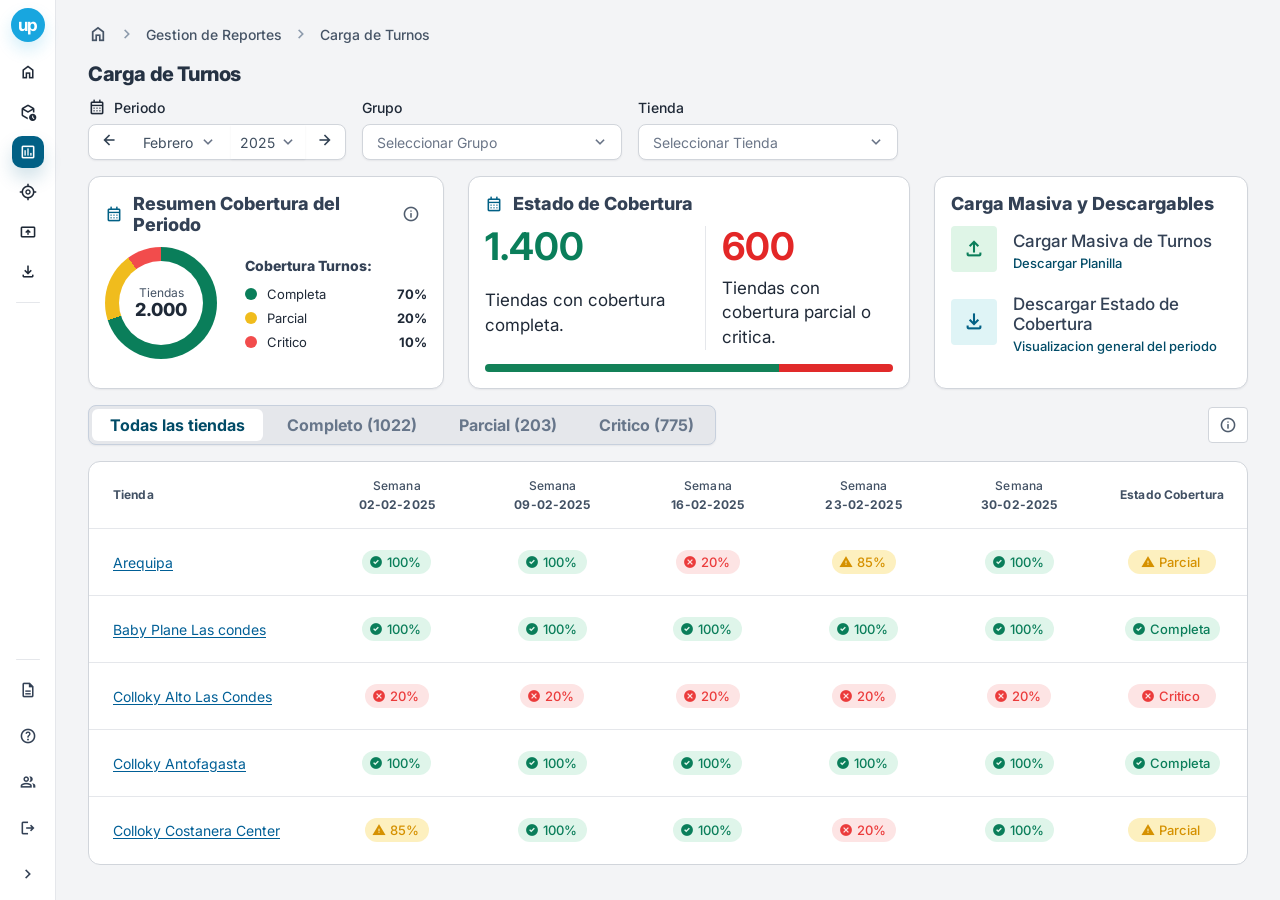
==== CARGA_DE_TURNOS.html @ f10ca357 "cambios menores" ====
<!DOCTYPE html>
<html lang="es">
<head>
  <meta charset="utf-8" />
  <meta name="viewport" content="width=device-width, initial-scale=1.0" />
  <title>Carga de Turnos</title>
  <link rel="preconnect" href="https://fonts.googleapis.com" />
  <link rel="preconnect" href="https://fonts.gstatic.com" crossorigin />
  <link href="https://fonts.googleapis.com/css2?family=Inter:wght@400;500;600;700;800&family=Material+Symbols+Outlined:wght,FILL@300..700,0..1&display=swap" rel="stylesheet" />
  <link rel="stylesheet" href="./CARGA_DE_TURNOS.css?v=20260702-2" />
</head>
<body>
  <div class="turnos-layout">
    <aside class="sidebar" aria-label="Navegacion principal">
      <div class="sidebar-top">
        <a class="brand-badge" href="#" aria-label="Follow Up">up</a>

        <nav class="sidebar-nav">
          <a class="sidebar-link" href="#" aria-label="Inicio">
            <span class="material-symbols-outlined">home</span>
          </a>
          <a class="sidebar-link" href="#" aria-label="Resumen">
            <span class="material-symbols-outlined">deployed_code_history</span>
          </a>
          <a class="sidebar-link active" href="#" aria-current="page" aria-label="Carga de turnos">
            <span class="material-symbols-outlined">insert_chart</span>
          </a>
          <a class="sidebar-link" href="#" aria-label="Objetivos">
            <span class="material-symbols-outlined">my_location</span>
          </a>
          <a class="sidebar-link" href="#" aria-label="Presentacion">
            <span class="material-symbols-outlined">present_to_all</span>
          </a>
          <a class="sidebar-link" href="#" aria-label="Descargas">
            <span class="material-symbols-outlined">download</span>
          </a>
        </nav>
      </div>

      <div class="sidebar-bottom">
        <a class="sidebar-link muted" href="#" aria-label="Documentos">
          <span class="material-symbols-outlined">description</span>
        </a>
        <a class="sidebar-link muted" href="#" aria-label="Ayuda">
          <span class="material-symbols-outlined">help</span>
        </a>
        <a class="sidebar-link muted" href="#" aria-label="Usuarios">
          <span class="material-symbols-outlined">group</span>
        </a>
        <a class="sidebar-link muted" href="#" aria-label="Salir">
          <span class="material-symbols-outlined">logout</span>
        </a>
        <a class="sidebar-link muted" href="#" aria-label="Expandir">
          <span class="material-symbols-outlined">chevron_right</span>
        </a>
      </div>
    </aside>

    <main class="page">
      <section class="page-shell">
        <section class="page-view" data-view-screen="overview">
        <header class="page-header">
          <div class="breadcrumbs" aria-label="Breadcrumb">
            <span class="material-symbols-outlined">home</span>
            <span class="material-symbols-outlined arrow">chevron_right</span>
            <span>Gestion de Reportes</span>
            <span class="material-symbols-outlined arrow">chevron_right</span>
            <strong>Carga de Turnos</strong>
          </div>

          <h1>Carga de Turnos</h1>
        </header>

        <section class="filters-row" aria-label="Filtros">
          <div class="filter-block period-block detail-period-block">
            <label for="period-month">
              <span class="material-symbols-outlined">calendar_month</span>
              Periodo
            </label>

            <div class="period-picker" data-period-picker>
              <div class="period-control">
                <button type="button" class="period-arrow" aria-label="Periodo anterior" data-period-shift="-1">
                  <span class="material-symbols-outlined">arrow_back</span>
                </button>

                <button id="period-month" class="month-trigger" type="button" aria-label="Mes" aria-expanded="false" aria-controls="month-panel">
                  <span data-month-label>Febrero</span>
                  <span class="material-symbols-outlined">expand_more</span>
                </button>

                <div class="year-picker" data-year-picker>
                  <button id="period-year" class="year-trigger" type="button" aria-label="Ano" aria-expanded="false" aria-controls="year-panel">
                    <span data-year-label>2025</span>
                    <span class="material-symbols-outlined">expand_more</span>
                  </button>

                  <div id="year-panel" class="year-panel" hidden>
                    <div class="year-list" role="listbox" aria-label="Seleccion de ano"></div>
                  </div>
                </div>

                <button type="button" class="period-arrow" aria-label="Periodo siguiente" data-period-shift="1">
                  <span class="material-symbols-outlined">arrow_forward</span>
                </button>
              </div>

              <div id="month-panel" class="month-panel" hidden>
                <div class="month-grid" role="listbox" aria-label="Seleccion de mes">
                  <button class="month-option" type="button" data-month-index="0">Enero</button>
                  <button class="month-option active" type="button" data-month-index="1" aria-selected="true">Febrero</button>
                  <button class="month-option" type="button" data-month-index="2">Marzo</button>
                  <button class="month-option" type="button" data-month-index="3">Abril</button>
                  <button class="month-option" type="button" data-month-index="4">Mayo</button>
                  <button class="month-option" type="button" data-month-index="5">Junio</button>
                  <button class="month-option" type="button" data-month-index="6">Julio</button>
                  <button class="month-option" type="button" data-month-index="7">Agosto</button>
                  <button class="month-option" type="button" data-month-index="8">Septiembre</button>
                  <button class="month-option" type="button" data-month-index="9">Octubre</button>
                  <button class="month-option" type="button" data-month-index="10">Noviembre</button>
                  <button class="month-option" type="button" data-month-index="11">Diciembre</button>
                </div>
              </div>
            </div>
          </div>

          <div class="filter-block">
            <label for="group-trigger">Grupo</label>
            <div class="custom-dropdown" data-dropdown>
              <button id="group-trigger" class="dropdown-trigger" type="button" aria-expanded="false" aria-controls="group-panel">
                <span class="dropdown-trigger-text" data-dropdown-label>Seleccionar Grupo</span>
                <span class="material-symbols-outlined">expand_more</span>
              </button>

              <div id="group-panel" class="dropdown-panel" hidden>
                <div class="dropdown-search">
                  <span class="material-symbols-outlined">search</span>
                  <input type="text" placeholder="Buscar grupo" data-dropdown-search />
                </div>

                <div class="dropdown-options" role="listbox" aria-label="Opciones de grupo">
                  <label class="dropdown-option dropdown-option-all" data-option-text="Seleccionar todo">
                    <input type="checkbox" data-select-all />
                    <span>Seleccionar todo</span>
                  </label>
                  <label class="dropdown-option" data-option-text="Zona norte BogotÃƒÆ’Ã†â€™Ãƒâ€šÃ‚Â¡">
                    <input type="checkbox" value="Zona norte BogotÃƒÆ’Ã†â€™Ãƒâ€šÃ‚Â¡" />
                    <span>Zona norte BogotÃƒÆ’Ã†â€™Ãƒâ€šÃ‚Â¡</span>
                  </label>
                  <label class="dropdown-option" data-option-text="Zona centro BogotÃƒÆ’Ã†â€™Ãƒâ€šÃ‚Â¡">
                    <input type="checkbox" value="Zona centro BogotÃƒÆ’Ã†â€™Ãƒâ€šÃ‚Â¡" />
                    <span>Zona centro BogotÃƒÆ’Ã†â€™Ãƒâ€šÃ‚Â¡</span>
                  </label>
                  <label class="dropdown-option" data-option-text="Tiendas Colombia">
                    <input type="checkbox" value="Tiendas Colombia" />
                    <span>Tiendas Colombia</span>
                  </label>
                  <label class="dropdown-option" data-option-text="Tiendas BogotÃƒÆ’Ã†â€™Ãƒâ€šÃ‚Â¡">
                    <input type="checkbox" value="Tiendas BogotÃƒÆ’Ã†â€™Ãƒâ€šÃ‚Â¡" />
                    <span>Tiendas BogotÃƒÆ’Ã†â€™Ãƒâ€šÃ‚Â¡</span>
                  </label>
                </div>
              </div>
            </div>
          </div>

          <div class="filter-block">
            <label for="store-trigger">Tienda</label>
            <div class="custom-dropdown" data-dropdown>
              <button id="store-trigger" class="dropdown-trigger" type="button" aria-expanded="false" aria-controls="store-panel">
                <span class="dropdown-trigger-text" data-dropdown-label>Seleccionar Tienda</span>
                <span class="material-symbols-outlined">expand_more</span>
              </button>

              <div id="store-panel" class="dropdown-panel" hidden>
                <div class="dropdown-search">
                  <span class="material-symbols-outlined">search</span>
                  <input type="text" placeholder="Buscar tienda" data-dropdown-search />
                </div>

                <div class="dropdown-options" role="listbox" aria-label="Opciones de tienda">
                  <label class="dropdown-option dropdown-option-all" data-option-text="Seleccionar todo">
                    <input type="checkbox" data-select-all />
                    <span>Seleccionar todo</span>
                  </label>
                  <label class="dropdown-option" data-option-text="Arequipa">
                    <input type="checkbox" value="Arequipa" />
                    <span>Arequipa</span>
                  </label>
                  <label class="dropdown-option" data-option-text="Baby Plane Las Condes">
                    <input type="checkbox" value="Baby Plane Las Condes" />
                    <span>Baby Plane Las Condes</span>
                  </label>
                  <label class="dropdown-option" data-option-text="Colloky Alto Las Condes">
                    <input type="checkbox" value="Colloky Alto Las Condes" />
                    <span>Colloky Alto Las Condes</span>
                  </label>
                  <label class="dropdown-option" data-option-text="Colloky Antofagasta">
                    <input type="checkbox" value="Colloky Antofagasta" />
                    <span>Colloky Antofagasta</span>
                  </label>
                </div>
              </div>
            </div>
          </div>
        </section>

        <section class="summary-grid" aria-label="Resumen del periodo">
          <article class="card coverage-card">
            <div class="card-head">
              <h2>
                <span class="material-symbols-outlined">calendar_month</span>
                Resumen Cobertura del Periodo
              </h2>
              <div class="summary-info-tooltip">
                <button class="icon-button" type="button" aria-label="Informacion sobre cobertura">
                  <span class="material-symbols-outlined">info</span>
                </button>
                <div class="summary-info-panel" role="tooltip">
                  La cobertura representa el porcentaje del horario de operacion en que una tienda cuenta con vendedores con turnos asignados.
                </div>
              </div>
            </div>

            <div class="coverage-content">
              <div class="donut-chart" aria-label="Total de tiendas">
                <div class="donut-center">
                  <span>Tiendas</span>
                  <strong>2.000</strong>
                </div>
              </div>

              <div class="legend">
                <h3>Cobertura Turnos:</h3>
                <div class="legend-row">
                  <span class="legend-label"><span class="dot complete"></span>Completa</span>
                  <strong>70%</strong>
                </div>
                <div class="legend-row">
                  <span class="legend-label"><span class="dot partial"></span>Parcial</span>
                  <strong>20%</strong>
                </div>
                <div class="legend-row">
                  <span class="legend-label"><span class="dot critical"></span>Critico</span>
                  <strong>10%</strong>
                </div>
              </div>
            </div>
          </article>

          <article class="card state-card">
            <div class="card-head">
              <h2>
                <span class="material-symbols-outlined">calendar_month</span>
                Estado de Cobertura
              </h2>
            </div>

            <div class="state-grid">
              <div class="state-metric">
                <strong class="green">1.400</strong>
                <p>Tiendas con cobertura completa.</p>
              </div>

              <div class="state-metric state-divider">
                <strong class="red">600</strong>
                <p>Tiendas con cobertura parcial o critica.</p>
              </div>
            </div>

            <div class="state-progress" aria-label="Distribucion de cobertura">
              <span class="progress-green"></span>
              <span class="progress-red"></span>
            </div>
          </article>

          <article class="card downloads-card">
            <div class="card-head">
              <h2>Carga Masiva y Descargables</h2>
            </div>

            <div class="download-list">
              <button class="download-item" type="button">
                <span class="download-icon upload material-symbols-outlined">upload</span>
                <span class="download-copy">
                  <strong>Cargar Masiva de Turnos</strong>
                  <small>Descargar Planilla</small>
                </span>
              </button>

              <button class="download-item" type="button">
                <span class="download-icon export material-symbols-outlined">download</span>
                <span class="download-copy">
                  <strong>Descargar Estado de Cobertura</strong>
                  <small>Visualizacion general del periodo</small>
                </span>
              </button>
            </div>
          </article>
        </section>

        <section class="tabs-row" aria-label="Filtros por estado">
          <div class="tabs-shell" role="tablist" aria-label="Estados de cobertura">
            <button class="tab-button active" type="button" aria-pressed="true" data-view="all">Todas las tiendas</button>
            <button class="tab-button" type="button" aria-pressed="false" data-view="complete">Completo (1022)</button>
            <button class="tab-button" type="button" aria-pressed="false" data-view="partial">Parcial (203)</button>
            <button class="tab-button" type="button" aria-pressed="false" data-view="critical">Critico (775)</button>
          </div>

          <div class="tabs-info-tooltip" aria-label="Informacion de filtros">
            <button class="icon-button tabs-info" type="button" aria-label="Informacion de filtros">
              <span class="material-symbols-outlined">info</span>
            </button>

            <div class="tabs-info-panel" role="tooltip">
              <span class="tabs-info-item complete">
                <span class="material-symbols-outlined">check_circle</span>
                Completa: 100%
              </span>
              <span class="tabs-info-item partial">
                <span class="material-symbols-outlined">warning</span>
                Parcial 80% - 99%
              </span>
              <span class="tabs-info-item critical">
                <span class="material-symbols-outlined">cancel</span>
                Critico 0% - 79%
              </span>
            </div>
          </div>
        </section>

        <section class="table-card" aria-label="Estado de cobertura por tienda">
          <table class="coverage-table">
            <thead id="coverage-table-head"></thead>
            <tbody id="coverage-table-body"></tbody>
          </table>
        </section>
        </section>

        <section class="page-view detail-screen" data-view-screen="detail" hidden>
          <header class="page-header detail-header">
            <div class="breadcrumbs" aria-label="Breadcrumb detalle">
              <span class="material-symbols-outlined">home</span>
              <span class="material-symbols-outlined arrow">chevron_right</span>
              <span>Gestion de Reportes</span>
              <span class="material-symbols-outlined arrow">chevron_right</span>
              <button class="breadcrumb-button" type="button" data-back-overview>Carga de Turnos</button>
              <span class="material-symbols-outlined arrow">chevron_right</span>
              <strong data-detail-breadcrumb-title>Turnos Arequipa</strong>
            </div>

            <div class="detail-header-row">
              <h1 data-detail-page-title>Turnos Arequipa</h1>
            </div>
          </header>

          <section class="detail-filters-row" aria-label="Filtros detalle">
            <div class="filter-block detail-period-block">
              <label>
                <span class="material-symbols-outlined">calendar_month</span>
                Periodo
              </label>

              <div class="period-picker detail-period-picker" data-period-picker>
                <div class="period-control detail-period-control">
                  <button type="button" class="period-arrow" aria-label="Periodo anterior detalle" data-period-shift="-1">
                    <span class="material-symbols-outlined">arrow_back</span>
                  </button>
                  <button class="month-trigger detail-static-trigger" type="button" aria-label="Mes detalle">
                    <span data-month-label>Febrero</span>
                    <span class="material-symbols-outlined">expand_more</span>
                  </button>
                  <div class="year-picker" data-year-picker>
                    <button class="year-trigger detail-static-trigger" type="button" aria-label="Ano detalle" aria-expanded="false">
                      <span data-year-label>2025</span>
                      <span class="material-symbols-outlined">expand_more</span>
                    </button>
                    <div class="year-panel" hidden>
                      <div class="year-list" role="listbox" aria-label="Seleccion de ano detalle"></div>
                    </div>
                  </div>
                  <button type="button" class="period-arrow" aria-label="Periodo siguiente detalle" data-period-shift="1">
                    <span class="material-symbols-outlined">arrow_forward</span>
                  </button>
                </div>
                <div class="month-panel" hidden>
                  <div class="month-grid" role="listbox" aria-label="Seleccion de mes detalle">
                    <button class="month-option" type="button" data-month-index="0">Enero</button>
                    <button class="month-option active" type="button" data-month-index="1" aria-selected="true">Febrero</button>
                    <button class="month-option" type="button" data-month-index="2">Marzo</button>
                    <button class="month-option" type="button" data-month-index="3">Abril</button>
                    <button class="month-option" type="button" data-month-index="4">Mayo</button>
                    <button class="month-option" type="button" data-month-index="5">Junio</button>
                    <button class="month-option" type="button" data-month-index="6">Julio</button>
                    <button class="month-option" type="button" data-month-index="7">Agosto</button>
                    <button class="month-option" type="button" data-month-index="8">Septiembre</button>
                    <button class="month-option" type="button" data-month-index="9">Octubre</button>
                    <button class="month-option" type="button" data-month-index="10">Noviembre</button>
                    <button class="month-option" type="button" data-month-index="11">Diciembre</button>
                  </div>
                </div>
              </div>
            </div>

            <div class="filter-block detail-store-block">
              <label>Tienda</label>
              <div class="custom-dropdown detail-store-dropdown" data-detail-store-dropdown>
                <button class="dropdown-trigger detail-store-trigger" type="button" aria-label="Tienda detalle" aria-expanded="false">
                  <span class="dropdown-trigger-text" data-detail-store-name>Arequipa</span>
                  <span class="material-symbols-outlined">expand_more</span>
                </button>

                <div class="dropdown-panel detail-store-panel" hidden>
                  <div class="dropdown-search detail-store-search">
                    <span class="material-symbols-outlined">search</span>
                    <input type="text" placeholder="Buscar tienda" data-detail-store-search />
                  </div>

                  <div class="dropdown-options detail-store-options" role="listbox" aria-label="Opciones de tienda detalle" data-detail-store-options></div>
                </div>
              </div>
            </div>
          </section>

          <section class="detail-summary-grid" aria-label="Resumen de tienda">
            <article class="card detail-summary-card">
              <div class="coverage-content detail-coverage-content">
                <div class="donut-chart detail-donut" aria-label="Resumen de semanas">
                  <div class="donut-center detail-donut-center">
                    <strong>5</strong>
                    <span>Semanas</span>
                  </div>
                </div>

                <div class="detail-summary-copy">
                  <div class="card-head">
                    <h2>Resumen de Tienda</h2>
                    <div class="summary-info-tooltip">
                      <button class="icon-button" type="button" aria-label="Informacion de tienda">
                        <span class="material-symbols-outlined">info</span>
                      </button>
                      <div class="summary-info-panel" role="tooltip">
                        La cobertura representa el porcentaje del horario de operacion en que una tienda cuenta con vendedores con turnos asignados.
                      </div>
                    </div>
                  </div>

                  <div class="legend detail-store-legend">
                    <div class="legend-row">
                      <span class="legend-label"><span class="dot complete"></span>Completa</span>
                      <strong>3</strong>
                    </div>
                    <div class="legend-row">
                      <span class="legend-label"><span class="dot partial"></span>Parcial</span>
                      <strong>1</strong>
                    </div>
                    <div class="legend-row">
                      <span class="legend-label"><span class="dot critical"></span>Critico</span>
                      <strong>1</strong>
                    </div>
                  </div>
                </div>
              </div>
            </article>

            <article class="card detail-download-card">
              <div class="card-head">
                <h2>Descargar Turnos del Mes</h2>
              </div>
              <div class="detail-inline-action">
                <span class="download-icon export material-symbols-outlined">download</span>
                <span class="detail-inline-copy">
                  <strong>104 turnos</strong>
                  <small>Asistencia &amp; Meta Justa</small>
                </span>
              </div>
            </article>

            <article class="card detail-download-card">
              <div class="card-head">
                <h2>Carga Masiva para Tienda</h2>
              </div>
              <div class="detail-inline-action">
                <span class="download-icon upload material-symbols-outlined">upload</span>
                <span class="detail-inline-copy">
                  <strong>Carga de Turnos</strong>
                  <small>Descargar Planilla</small>
                </span>
              </div>
            </article>

            <article class="card detail-download-card">
              <div class="card-head">
                <h2>Planilla de Carga</h2>
              </div>
              <div class="detail-inline-action">
                <span class="download-icon detail-purple material-symbols-outlined">download</span>
                <span class="detail-inline-copy">
                  <strong>Planilla Semanal</strong>
                  <small>Para carga turnos</small>
                </span>
              </div>
            </article>
          </section>

          <section class="table-card detail-table-card" aria-label="Turnos de Arequipa" data-detail-table-card>
            <div class="detail-table-header">
              <h2>
                <span class="material-symbols-outlined">calendar_month</span>
                <span data-detail-table-title>Turnos de Arequipa</span>
              </h2>
              <div class="detail-table-status">
                <span>Estado de cobertura:</span>
                <span class="status-pill partial summary"><span class="material-symbols-outlined">warning</span>Parcial</span>
              </div>
            </div>

            <table class="detail-turnos-table">
              <thead>
                <tr>
                  <th>Semana</th>
                  <th>Cobertura Periodo</th>
                  <th>Carga y Descarga de Turnos</th>
                  <th>Generacion de Turnos</th>
                  <th>Ver Turno</th>
                  <th>Acciones</th>
                </tr>
              </thead>
              <tbody>
                <tr>
                  <td data-label="Semana">02-02-2025</td>
                  <td data-label="Cobertura Periodo"><span class="status-pill complete"><span class="material-symbols-outlined">check_circle</span>100%</span></td>
                  <td data-label="Carga y Descarga de Turnos">
                    <div class="detail-icon-group">
                      <button class="detail-square-button upload" type="button" aria-label="Subir turnos">
                        <span class="material-symbols-outlined">upload</span>
                      </button>
                      <button class="detail-square-button download" type="button" aria-label="Descargar turnos">
                        <span class="material-symbols-outlined">download</span>
                      </button>
                    </div>
                  </td>
                  <td data-label="Generacion de Turnos"><button class="detail-outline-button" type="button" data-open-generation><span class="material-symbols-outlined">calendar_add_on</span>Generar Turnos</button></td>
                  <td data-label="Ver Turno"><button class="detail-square-button success" type="button" aria-label="Ver turno"><span class="material-symbols-outlined">visibility</span></button></td>
                  <td data-label="Acciones">
                    <div class="detail-icon-group">
                      <button class="detail-square-button edit" type="button" aria-label="Editar"><span class="material-symbols-outlined">edit</span></button>
                      <button class="detail-square-button danger" type="button" aria-label="Eliminar"><span class="material-symbols-outlined">delete</span></button>
                    </div>
                  </td>
                </tr>
                <tr>
                  <td data-label="Semana">09-02-2025</td>
                  <td data-label="Cobertura Periodo"><span class="status-pill partial"><span class="material-symbols-outlined">warning</span>85%</span></td>
                  <td data-label="Carga y Descarga de Turnos">
                    <div class="detail-icon-group">
                      <button class="detail-square-button upload" type="button" aria-label="Subir turnos">
                        <span class="material-symbols-outlined">upload</span>
                      </button>
                      <button class="detail-square-button download" type="button" aria-label="Descargar turnos">
                        <span class="material-symbols-outlined">download</span>
                      </button>
                    </div>
                  </td>
                  <td data-label="Generacion de Turnos"><button class="detail-outline-button" type="button" data-open-generation><span class="material-symbols-outlined">calendar_add_on</span>Generar Turnos</button></td>
                  <td data-label="Ver Turno"><button class="detail-square-button success" type="button" aria-label="Ver turno"><span class="material-symbols-outlined">visibility</span></button></td>
                  <td data-label="Acciones">
                    <div class="detail-icon-group">
                      <button class="detail-square-button edit" type="button" aria-label="Editar"><span class="material-symbols-outlined">edit</span></button>
                      <button class="detail-square-button danger" type="button" aria-label="Eliminar"><span class="material-symbols-outlined">delete</span></button>
                    </div>
                  </td>
                </tr>
                <tr>
                  <td data-label="Semana">16-02-2025</td>
                  <td data-label="Cobertura Periodo"><span class="status-pill critical"><span class="material-symbols-outlined">cancel</span>0%</span></td>
                  <td data-label="Carga y Descarga de Turnos">
                    <div class="detail-icon-group">
                      <button class="detail-square-button upload" type="button" aria-label="Subir turnos">
                        <span class="material-symbols-outlined">upload</span>
                      </button>
                      <button class="detail-square-button disabled" type="button" aria-label="Descarga no disponible" disabled>
                        <span class="material-symbols-outlined">download</span>
                      </button>
                    </div>
                  </td>
                  <td data-label="Generacion de Turnos"><button class="detail-outline-button" type="button" data-open-generation><span class="material-symbols-outlined">calendar_add_on</span>Generar Turnos</button></td>
                  <td data-label="Ver Turno"><button class="detail-square-button disabled" type="button" aria-label="Ver turno no disponible" disabled><span class="material-symbols-outlined">visibility</span></button></td>
                  <td data-label="Acciones">
                    <div class="detail-icon-group">
                      <button class="detail-square-button disabled" type="button" aria-label="Editar no disponible" disabled><span class="material-symbols-outlined">edit</span></button>
                      <button class="detail-square-button disabled" type="button" aria-label="Eliminar no disponible" disabled><span class="material-symbols-outlined">delete</span></button>
                    </div>
                  </td>
                </tr>
                <tr>
                  <td data-label="Semana">23-02-2025</td>
                  <td data-label="Cobertura Periodo"><span class="status-pill complete"><span class="material-symbols-outlined">check_circle</span>100%</span></td>
                  <td data-label="Carga y Descarga de Turnos">
                    <div class="detail-icon-group">
                      <button class="detail-square-button upload" type="button" aria-label="Subir turnos">
                        <span class="material-symbols-outlined">upload</span>
                      </button>
                      <button class="detail-square-button download" type="button" aria-label="Descargar turnos">
                        <span class="material-symbols-outlined">download</span>
                      </button>
                    </div>
                  </td>
                  <td data-label="Generacion de Turnos"><button class="detail-outline-button" type="button" data-open-generation><span class="material-symbols-outlined">calendar_add_on</span>Generar Turnos</button></td>
                  <td data-label="Ver Turno"><button class="detail-square-button success" type="button" aria-label="Ver turno"><span class="material-symbols-outlined">visibility</span></button></td>
                  <td data-label="Acciones">
                    <div class="detail-icon-group">
                      <button class="detail-square-button edit" type="button" aria-label="Editar"><span class="material-symbols-outlined">edit</span></button>
                      <button class="detail-square-button danger" type="button" aria-label="Eliminar"><span class="material-symbols-outlined">delete</span></button>
                    </div>
                  </td>
                </tr>
                <tr>
                  <td data-label="Semana">30-02-2025</td>
                  <td data-label="Cobertura Periodo"><span class="status-pill complete"><span class="material-symbols-outlined">check_circle</span>100%</span></td>
                  <td data-label="Carga y Descarga de Turnos">
                    <div class="detail-icon-group">
                      <button class="detail-square-button upload" type="button" aria-label="Subir turnos">
                        <span class="material-symbols-outlined">upload</span>
                      </button>
                      <button class="detail-square-button download" type="button" aria-label="Descargar turnos">
                        <span class="material-symbols-outlined">download</span>
                      </button>
                    </div>
                  </td>
                  <td data-label="Generacion de Turnos"><button class="detail-outline-button" type="button" data-open-generation><span class="material-symbols-outlined">calendar_add_on</span>Generar Turnos</button></td>
                  <td data-label="Ver Turno"><button class="detail-square-button success" type="button" aria-label="Ver turno"><span class="material-symbols-outlined">visibility</span></button></td>
                  <td data-label="Acciones">
                    <div class="detail-icon-group">
                      <button class="detail-square-button edit" type="button" aria-label="Editar"><span class="material-symbols-outlined">edit</span></button>
                      <button class="detail-square-button danger" type="button" aria-label="Eliminar"><span class="material-symbols-outlined">delete</span></button>
                    </div>
                  </td>
                </tr>
              </tbody>
            </table>
          </section>
        </section>

        <section class="page-view generation-screen" data-view-screen="generation" hidden>
          <header class="page-header generation-header">
            <div class="breadcrumbs" aria-label="Breadcrumb generacion">
              <span class="material-symbols-outlined">home</span>
              <span class="material-symbols-outlined arrow">chevron_right</span>
              <span>Gestion de Reportes</span>
              <span class="material-symbols-outlined arrow">chevron_right</span>
              <button class="breadcrumb-button" type="button" data-back-overview>Carga de Turnos</button>
              <span class="material-symbols-outlined arrow">chevron_right</span>
              <button class="breadcrumb-button" type="button" data-back-detail data-generation-breadcrumb-store>Turnos Arequipa</button>
              <span class="material-symbols-outlined arrow">chevron_right</span>
              <strong>Generacion de Turnos</strong>
            </div>

            <h1>Generacion de Turnos</h1>
          </header>

        <section class="filters-row" aria-label="Filtros">
          <div class="filter-block period-block detail-period-block">
            <label for="period-month">
              <span class="material-symbols-outlined">calendar_month</span>
              Periodo
            </label>

            <div class="period-picker" data-period-picker>
              <div class="period-control">
                <button type="button" class="period-arrow" aria-label="Periodo anterior" data-period-shift="-1">
                  <span class="material-symbols-outlined">arrow_back</span>
                </button>

                <button id="period-month" class="month-trigger" type="button" aria-label="Mes" aria-expanded="false" aria-controls="month-panel">
                  <span data-month-label>Febrero</span>
                  <span class="material-symbols-outlined">expand_more</span>
                </button>

                <div class="year-picker" data-year-picker>
                  <button id="period-year" class="year-trigger" type="button" aria-label="Ano" aria-expanded="false" aria-controls="year-panel">
                    <span data-year-label>2025</span>
                    <span class="material-symbols-outlined">expand_more</span>
                  </button>

                  <div id="year-panel" class="year-panel" hidden>
                    <div class="year-list" role="listbox" aria-label="Seleccion de ano"></div>
                  </div>
                </div>

                <button type="button" class="period-arrow" aria-label="Periodo siguiente" data-period-shift="1">
                  <span class="material-symbols-outlined">arrow_forward</span>
                </button>
              </div>

              <div id="month-panel" class="month-panel" hidden>
                <div class="month-grid" role="listbox" aria-label="Seleccion de mes">
                  <button class="month-option" type="button" data-month-index="0">Enero</button>
                  <button class="month-option active" type="button" data-month-index="1" aria-selected="true">Febrero</button>
                  <button class="month-option" type="button" data-month-index="2">Marzo</button>
                  <button class="month-option" type="button" data-month-index="3">Abril</button>
                  <button class="month-option" type="button" data-month-index="4">Mayo</button>
                  <button class="month-option" type="button" data-month-index="5">Junio</button>
                  <button class="month-option" type="button" data-month-index="6">Julio</button>
                  <button class="month-option" type="button" data-month-index="7">Agosto</button>
                  <button class="month-option" type="button" data-month-index="8">Septiembre</button>
                  <button class="month-option" type="button" data-month-index="9">Octubre</button>
                  <button class="month-option" type="button" data-month-index="10">Noviembre</button>
                  <button class="month-option" type="button" data-month-index="11">Diciembre</button>
                </div>
              </div>
            </div>
          </div>

          <div class="filter-block generation-week-block">
            <label for="generation-week">Semana</label>
            <div class="custom-dropdown generation-week-dropdown" data-generation-week-dropdown>
              <button id="generation-week" class="dropdown-trigger generation-static-trigger" type="button" aria-expanded="false" aria-controls="generation-week-panel">
                <span class="dropdown-trigger-text" data-generation-week-label>02-02-2025</span>
                <span class="material-symbols-outlined">expand_more</span>
              </button>

              <div id="generation-week-panel" class="dropdown-panel generation-week-panel" hidden>
                <div class="generation-week-options" role="listbox" aria-label="Opciones de semana">
                  <button class="generation-week-option active" type="button" data-generation-week-option="02-02-2025" aria-selected="true">02-02-2025</button>
                  <button class="generation-week-option" type="button" data-generation-week-option="09-02-2025" aria-selected="false">09-02-2025</button>
                  <button class="generation-week-option" type="button" data-generation-week-option="16-02-2025" aria-selected="false">16-02-2025</button>
                  <button class="generation-week-option" type="button" data-generation-week-option="23-02-2025" aria-selected="false">23-02-2025</button>
                </div>
              </div>
            </div>
          </div>

          <div class="filter-block generation-store-block">
            <label>Tienda</label>
            <div class="custom-dropdown detail-store-dropdown generation-store-dropdown" data-generation-store-dropdown>
              <button id="generation-store" class="dropdown-trigger detail-store-trigger generation-static-trigger" type="button" aria-label="Tienda generacion" aria-expanded="false">
                <span class="dropdown-trigger-text" data-generation-store-label>Seleccionar Tienda</span>
                <span class="material-symbols-outlined">expand_more</span>
              </button>

              <div class="dropdown-panel detail-store-panel generation-store-panel" hidden>
                <div class="dropdown-search detail-store-search">
                  <span class="material-symbols-outlined">search</span>
                  <input type="text" placeholder="Buscar tienda" data-generation-store-search />
                </div>

                <div class="dropdown-options detail-store-options" role="listbox" aria-label="Opciones de tienda generacion" data-generation-store-options></div>
              </div>
            </div>
          </div>

          <div class="generation-header-actions" aria-label="Acciones de generacion">
            <button class="secondary-button generation-preview-button" type="button">
              <span class="material-symbols-outlined">visibility</span>
              Vista Previa
            </button>
            <button class="primary-button generation-save-button" type="button">
              <span class="material-symbols-outlined">save</span>
              Guardar Cambios
            </button>
          </div>
        </section>

          <section class="generation-workspace" aria-label="Generacion de turnos workspace">
            <aside class="card generation-vendors-card">
              <div class="generation-vendors-head">Vendedores</div>
              <div class="generation-vendors-list" data-generation-vendors-list>
                <label class="generation-vendor-row"><input type="checkbox" data-generation-select-all /> <span>Seleccionar Todo</span></label>
                <label class="generation-vendor-row"><input type="checkbox" data-generation-vendor /> <span>Javier Soto P&eacute;rez</span></label>
                <label class="generation-vendor-row"><input type="checkbox" data-generation-vendor /> <span>Viviana N&uacute;&ntilde;ez Toledo</span></label>
                <label class="generation-vendor-row"><input type="checkbox" data-generation-vendor /> <span>Juan Carrasco Soto</span></label>
                <label class="generation-vendor-row"><input type="checkbox" data-generation-vendor /> <span>Sandra P&eacute;rez S&aacute;nchez</span></label>
                <label class="generation-vendor-row"><input type="checkbox" data-generation-vendor /> <span>Andrea Hern&aacute;ndez Soto</span></label>
                <label class="generation-vendor-row"><input type="checkbox" data-generation-vendor /> <span>Lu&iacute;s Mart&iacute;nez Herrera</span></label>
              </div>
            </aside>

            <div class="generation-main-stack">
              <section class="card generation-board-card">
                <div class="generation-mode-switch" role="tablist" aria-label="Modo de turnos" data-generation-mode-switch>
                  <button class="generation-mode-pill active" type="button" aria-pressed="true" data-generation-mode="meta-justa">
                    <span class="material-symbols-outlined">calendar_month</span>
                    Turnos Meta Justa
                  </button>
                  <button class="generation-mode-pill" type="button" aria-pressed="false" data-generation-mode="asistencia">
                    <span class="material-symbols-outlined">calendar_month</span>
                    Turnos Asistencia
                  </button>
                </div>

                <button class="generation-board-clear-button" type="button" data-generation-clear-panel>
                  <span class="material-symbols-outlined">ink_eraser</span>
                  Limpiar panel
                </button>

                <div class="generation-calendar-head">
                  <span>Vendedor</span>
                  <span>LUN 02</span>
                  <span>MAR 03</span>
                  <span>MIE 04</span>
                  <span>JUE 05</span>
                  <span>VIE 06</span>
                  <span>SAB 07</span>
                  <span>DOM 08</span>
                </div>

                <div class="generation-board-body" data-generation-board-body hidden></div>

                <div class="generation-empty-state" data-generation-empty-state>
                  <div class="generation-empty-icon material-symbols-outlined">calendar_month</div>
                  <strong>Selecciona vendedores y asigna turnos</strong>
                  <p>Usa el selector de la izquierda para elegir vendedores y asignar turnos.</p>
                </div>
              </section>

              <section class="card generation-shift-card">
                <div class="generation-shift-layout">
                  <div class="generation-shift-main">
                    <div class="generation-shift-left">
                      <div class="generation-shift-title-block">
                        <h2>Selector de turnos</h2>
                        <button class="dropdown-trigger generation-static-trigger generation-shift-trigger" type="button">
                          <span>Turnos Santiago de Chile</span>
                          <span class="material-symbols-outlined">expand_more</span>
                        </button>
                      </div>
                      <button class="detail-primary-button generation-config-button" type="button">
                        <span class="material-symbols-outlined">calendar_month</span>
                        Configuracion
                      </button>
                    </div>

                    <div class="generation-shift-pills">
                      <article class="generation-shift-pill morning"><strong>Ma&ntilde;ana</strong><small>08:00 - 14:00</small></article>
                      <article class="generation-shift-pill afternoon"><strong>Tarde</strong><small>14:00 - 20:00</small></article>
                      <article class="generation-shift-pill fullday"><strong>Full day</strong><small>08:00 - 20:00</small></article>
                      <article class="generation-shift-pill off"><strong>Libre</strong><small>Sin turno</small></article>
                      <article class="generation-shift-pill create"><strong>+ Crear turno</strong></article>
                      <article class="generation-shift-pill create"><strong>+ Crear turno</strong></article>
                    </div>
                  </div>

                  <div class="generation-copy-block">
                    <strong>Copiar turnos</strong>
                    <small>Copia turnos de otra semana</small>
                    <button class="dropdown-trigger generation-static-trigger generation-copy-trigger" type="button">
                      <span>Seleccionar turno</span>
                      <span class="material-symbols-outlined">expand_more</span>
                    </button>
                  </div>
                </div>
              </section>
            </div>
          </section>
        </section>      </section>
    </main>

  </div>

  <script>
    const weekColumns = ["02/02/2025", "09/02/2025", "16/02/2025", "23/02/2025", "30/02/2025"];
    const coverageTableHead = document.getElementById("coverage-table-head");
    const coverageTableBody = document.getElementById("coverage-table-body");
    const tabButtons = document.querySelectorAll(".tab-button");
    const overviewScreen = document.querySelector('[data-view-screen="overview"]');
    const detailScreen = document.querySelector('[data-view-screen="detail"]');
    const generationScreen = document.querySelector('[data-view-screen="generation"]');
    const detailBreadcrumbTitle = document.querySelector("[data-detail-breadcrumb-title]");
    const detailPageTitle = document.querySelector("[data-detail-page-title]");
    const detailStoreName = document.querySelector("[data-detail-store-name]");
    const detailTableTitle = document.querySelector("[data-detail-table-title]");
    const detailTableCard = document.querySelector("[data-detail-table-card]");
    const detailStoreDropdown = document.querySelector("[data-detail-store-dropdown]");
    const detailStoreTrigger = detailStoreDropdown?.querySelector(".detail-store-trigger");
    const detailStorePanel = detailStoreDropdown?.querySelector(".detail-store-panel");
    const detailStoreSearch = detailStoreDropdown?.querySelector("[data-detail-store-search]");
    const detailStoreOptions = detailStoreDropdown?.querySelector("[data-detail-store-options]");
    const generationWeekDropdown = document.querySelector("[data-generation-week-dropdown]");
    const generationWeekTrigger = generationWeekDropdown?.querySelector("#generation-week");
    const generationWeekPanel = generationWeekDropdown?.querySelector(".generation-week-panel");
    const generationWeekOptions = generationWeekDropdown?.querySelector(".generation-week-options");
    const generationWeekLabel = document.querySelector("[data-generation-week-label]");
    const generationStoreDropdown = document.querySelector("[data-generation-store-dropdown]");
    const generationStoreTrigger = generationStoreDropdown?.querySelector(".detail-store-trigger");
    const generationStorePanel = generationStoreDropdown?.querySelector(".generation-store-panel");
    const generationStoreSearch = generationStoreDropdown?.querySelector("[data-generation-store-search]");
    const generationStoreOptions = generationStoreDropdown?.querySelector("[data-generation-store-options]");
    const generationStoreLabel = document.querySelector("[data-generation-store-label]");
    const generationVendorsList = document.querySelector("[data-generation-vendors-list]");
    const generationSelectAll = generationVendorsList?.querySelector("[data-generation-select-all]");
    const generationVendorCheckboxes = generationVendorsList ? [...generationVendorsList.querySelectorAll("[data-generation-vendor]")] : [];
    const generationBoardBody = document.querySelector("[data-generation-board-body]");
    const generationEmptyState = document.querySelector("[data-generation-empty-state]");
    const generationModeSwitch = document.querySelector("[data-generation-mode-switch]");
    const generationModePills = generationModeSwitch ? [...generationModeSwitch.querySelectorAll("[data-generation-mode]")] : [];
    const generationShiftOptions = [
      { id: "morning", title: "Ma\u00f1ana", schedule: "08:00 - 14:00", tone: "morning" },
      { id: "afternoon", title: "Tarde", schedule: "14:00 - 20:00", tone: "afternoon" },
      { id: "fullday", title: "Full day", schedule: "08:00 - 20:00", tone: "fullday" },
      { id: "off", title: "Libre", schedule: "Sin turno", tone: "off" }
    ];
    let activeGenerationBoardCell = null;
    const generationAssignments = {};
    const generationBreadcrumbStore = document.querySelector("[data-generation-breadcrumb-store]");
    const generationButtons = document.querySelectorAll("[data-open-generation]");

    const coverageViews = {
      all: {
        rows: [
          {
            store: "Arequipa",
            weeks: [
              { tone: "complete", text: "100%" },
              { tone: "complete", text: "100%" },
              { tone: "critical", text: "20%" },
              { tone: "partial", text: "85%" },
              { tone: "complete", text: "100%" }
            ],
            status: { tone: "partial", text: "Parcial" }
          },
          {
            store: "Baby Plane Las condes",
            weeks: Array.from({ length: 5 }, () => ({ tone: "complete", text: "100%" })),
            status: { tone: "complete", text: "Completa" }
          },
          {
            store: "Colloky Alto Las Condes",
            weeks: Array.from({ length: 5 }, () => ({ tone: "critical", text: "20%" })),
            status: { tone: "critical", text: "Critico" }
          },
          {
            store: "Colloky Antofagasta",
            weeks: Array.from({ length: 5 }, () => ({ tone: "complete", text: "100%" })),
            status: { tone: "complete", text: "Completa" }
          },
          {
            store: "Colloky Costanera Center",
            weeks: [
              { tone: "partial", text: "85%" },
              { tone: "complete", text: "100%" },
              { tone: "complete", text: "100%" },
              { tone: "critical", text: "20%" },
              { tone: "complete", text: "100%" }
            ],
            status: { tone: "partial", text: "Parcial" }
          }
        ]
      },
      complete: {
        rows: [
          {
            store: "Baby Plane Las condes",
            weeks: Array.from({ length: 5 }, () => ({ tone: "complete", text: "100%" })),
            status: { tone: "complete", text: "Completa" }
          },
          {
            store: "Colloky Antofagasta",
            weeks: Array.from({ length: 5 }, () => ({ tone: "complete", text: "100%" })),
            status: { tone: "complete", text: "Completa" }
          },
          {
            store: "Colloky Costanera Center",
            weeks: Array.from({ length: 5 }, () => ({ tone: "complete", text: "100%" })),
            status: { tone: "complete", text: "Completa" }
          },
          {
            store: "Colloky La Florida Center",
            weeks: Array.from({ length: 5 }, () => ({ tone: "complete", text: "100%" })),
            status: { tone: "complete", text: "Completa" }
          },
          {
            store: "Colloky Mall Plaza",
            weeks: Array.from({ length: 5 }, () => ({ tone: "complete", text: "100%" })),
            status: { tone: "complete", text: "Completa" }
          }
        ]
      },
      partial: {
        rows: [
          {
            store: "Arequipa",
            weeks: [
              { tone: "complete", text: "100%" },
              { tone: "complete", text: "100%" },
              { tone: "critical", text: "20%" },
              { tone: "complete", text: "100%" },
              { tone: "complete", text: "100%" }
            ],
            status: { tone: "partial", text: "Parcial" }
          },
          {
            store: "Colloky Costanera Center",
            weeks: [
              { tone: "complete", text: "100%" },
              { tone: "complete", text: "100%" },
              { tone: "complete", text: "100%" },
              { tone: "critical", text: "20%" },
              { tone: "complete", text: "100%" }
            ],
            status: { tone: "partial", text: "Parcial" }
          },
          {
            store: "Colloky Plaza Oeste",
            weeks: [
              { tone: "complete", text: "100%" },
              { tone: "complete", text: "100%" },
              { tone: "complete", text: "100%" },
              { tone: "critical", text: "20%" },
              { tone: "complete", text: "100%" }
            ],
            status: { tone: "partial", text: "Parcial" }
          },
          {
            store: "Colloky Plaza Vespucio",
            weeks: [
              { tone: "complete", text: "100%" },
              { tone: "complete", text: "100%" },
              { tone: "complete", text: "100%" },
              { tone: "critical", text: "20%" },
              { tone: "complete", text: "100%" }
            ],
            status: { tone: "partial", text: "Parcial" }
          },
          {
            store: "Colloky Costanera Center",
            weeks: [
              { tone: "complete", text: "100%" },
              { tone: "complete", text: "100%" },
              { tone: "complete", text: "100%" },
              { tone: "complete", text: "100%" },
              { tone: "critical", text: "20%" }
            ],
            status: { tone: "partial", text: "Parcial" }
          }
        ]
      },
      critical: {
        rows: [
          {
            store: "Colloky Alto Las Condes",
            weeks: Array.from({ length: 5 }, () => ({ tone: "critical", text: "20%" })),
            status: { tone: "critical", text: "Critico" }
          },
          {
            store: "Colloky Estacion Central",
            weeks: Array.from({ length: 5 }, () => ({ tone: "critical", text: "20%" })),
            status: { tone: "critical", text: "Critico" }
          },
          {
            store: "Colloky Marina Arauco",
            weeks: Array.from({ length: 5 }, () => ({ tone: "critical", text: "20%" })),
            status: { tone: "critical", text: "Critico" }
          },
          {
            store: "Colloky Panoramico",
            weeks: Array.from({ length: 5 }, () => ({ tone: "critical", text: "20%" })),
            status: { tone: "critical", text: "Critico" }
          },
          {
            store: "Colloky Alto Las Condes",
            weeks: Array.from({ length: 5 }, () => ({ tone: "critical", text: "20%" })),
            status: { tone: "critical", text: "Critico" }
          }
        ]
      }
    };

    const toneToIcon = {
      complete: "check_circle",
      partial: "warning",
      critical: "cancel"
    };

    const detailStoreList = [
      "Arequipa",
      "Baby Plane Las Condes",
      "Colloky Alto Las Condes",
      "Colloky Antofagasta",
      "Colloky Santiago",
      ...new Set(Object.values(coverageViews).flatMap((view) => view.rows.map((row) => row.store)))
    ].filter((store, index, stores) => stores.indexOf(store) === index);

    const renderCoveragePill = (cell, summary = false) => `
      <span class="status-pill ${cell.tone}${summary ? " summary" : ""}">
        <span class="material-symbols-outlined">${toneToIcon[cell.tone]}</span>${cell.text}
      </span>
    `;

    const renderCoverageTable = (viewKey) => {
      const view = coverageViews[viewKey];
      if (!view || !coverageTableHead || !coverageTableBody) return;

      const headCells = weekColumns
        .map((date) => `<th><span>Semana</span>${date.replaceAll("/", "-")}</th>`)
        .join("");

      coverageTableHead.innerHTML = `
        <tr>
          <th class="store-column">Tienda</th>
          ${headCells}
          <th class="status-column">Estado Cobertura</th>
        </tr>
      `;

      coverageTableBody.innerHTML = view.rows
        .map((row) => {
          const weekCells = row.weeks
            .map((cell, index) => `<td data-label="${weekColumns[index]}">${renderCoveragePill(cell)}</td>`)
            .join("");

          return `
            <tr>
              <td data-label="Tienda"><a href="#" data-store-detail="${row.store}">${row.store}</a></td>
              ${weekCells}
              <td data-label="Estado Cobertura">${renderCoveragePill(row.status, true)}</td>
            </tr>
          `;
        })
        .join("");
    };

    const setActiveScreen = (screen) => {
      overviewScreen.hidden = screen !== "overview";
      detailScreen.hidden = screen !== "detail";
      generationScreen.hidden = screen !== "generation";
    };

    const setGenerationContext = ({ store, week }) => {
      const safeStore = store || detailStoreName?.textContent || "Arequipa";
      const safeWeek = week || "02-02-2025";

      if (generationStoreLabel) generationStoreLabel.textContent = safeStore;
      if (generationWeekLabel) generationWeekLabel.textContent = safeWeek;
      renderGenerationWeekOptions?.(safeWeek);
      if (generationBreadcrumbStore) generationBreadcrumbStore.textContent = `Turnos ${safeStore}`;
      renderGenerationStoreOptions?.(generationStoreSearch?.value || "");
    };

    const closeDetailStoreDropdown = () => {
      detailStoreDropdown?.classList.remove("open");
      detailStoreTrigger?.setAttribute("aria-expanded", "false");
      if (detailStorePanel) detailStorePanel.hidden = true;
    };

    const openDetailStoreDropdown = () => {
      closeAllPeriodPickers();
      dropdowns.forEach((dropdown) => closeDropdown(dropdown));
      closeGenerationStoreDropdown();
      detailStoreDropdown?.classList.add("open");
      detailStoreTrigger?.setAttribute("aria-expanded", "true");
      if (detailStorePanel) detailStorePanel.hidden = false;
      if (detailStoreSearch) detailStoreSearch.value = "";
      renderDetailStoreOptions();
    renderGenerationWeekOptions();
      detailStoreSearch?.focus();
    };

    const renderDetailStoreOptions = (filterTerm = "") => {
      if (!detailStoreOptions) return;

      const normalizedFilter = filterTerm.trim().toLowerCase();
      const currentStore = detailStoreName?.textContent?.trim() || "Arequipa";
      const filteredStores = detailStoreList.filter((store) => store.toLowerCase().includes(normalizedFilter));

      detailStoreOptions.innerHTML = filteredStores
        .map((store) => `
          <button
            class="detail-store-option${store === currentStore ? " active" : ""}"
            type="button"
            role="option"
            aria-selected="${store === currentStore}"
            data-detail-store-option="${store}"
          >
            ${store}
          </button>
        `)
        .join("");
    };

    const setDetailStore = (storeName) => {
      const safeStoreName = storeName?.trim() || "Arequipa";
      const pageTitle = `Turnos ${safeStoreName}`;
      const tableTitle = `Turnos de ${safeStoreName}`;

      if (detailBreadcrumbTitle) detailBreadcrumbTitle.textContent = pageTitle;
      if (detailPageTitle) detailPageTitle.textContent = pageTitle;
      if (detailStoreName) detailStoreName.textContent = safeStoreName;
      if (detailTableTitle) detailTableTitle.textContent = tableTitle;
      if (detailTableCard) detailTableCard.setAttribute("aria-label", tableTitle);
      renderDetailStoreOptions(detailStoreSearch?.value || "");
    };

    tabButtons.forEach((button) => {
      button.addEventListener("click", () => {
        tabButtons.forEach((item) => {
          item.classList.remove("active");
          item.setAttribute("aria-pressed", "false");
        });

        button.classList.add("active");
        button.setAttribute("aria-pressed", "true");
        renderCoverageTable(button.dataset.view || "all");
      });
    });

    renderCoverageTable("all");
    setDetailStore("Arequipa");
    setActiveScreen("overview");

    coverageTableBody?.addEventListener("click", (event) => {
      const link = event.target.closest("[data-store-detail]");
      if (!link) return;
      event.preventDefault();
      setDetailStore(link.dataset.storeDetail);
      setActiveScreen("detail");
    });

    document.querySelectorAll("[data-back-overview]").forEach((button) => {
      button.addEventListener("click", () => setActiveScreen("overview"));
    });

    document.querySelectorAll("[data-back-detail]").forEach((button) => {
      button.addEventListener("click", () => setActiveScreen("detail"));
    });

    generationButtons.forEach((button) => {
      button.addEventListener("click", () => {
        const row = button.closest("tr");
        const weekCell = row?.querySelector('[data-label="Semana"]');
        const week = weekCell?.textContent?.trim() || row?.children?.[0]?.textContent?.trim() || "02-02-2025";
        const store = detailStoreName?.textContent?.trim() || "Arequipa";
        setGenerationContext({ store, week });
        setActiveScreen("generation");
      });
    });

    const monthNames = ["Enero", "Febrero", "Marzo", "Abril", "Mayo", "Junio", "Julio", "Agosto", "Septiembre", "Octubre", "Noviembre", "Diciembre"];
    const maxAvailableYear = 2025;
    const minAvailableYear = 2020;
    const periodPickers = [...document.querySelectorAll("[data-period-picker]")];

    const closeAllPeriodPickers = () => {
      periodPickers.forEach((picker) => {
        picker.classList.remove("month-open", "year-open");
        picker.querySelector(".month-trigger")?.setAttribute("aria-expanded", "false");
        picker.querySelector(".month-panel") && (picker.querySelector(".month-panel").hidden = true);
        picker.querySelector(".year-trigger")?.setAttribute("aria-expanded", "false");
        picker.querySelector(".year-panel") && (picker.querySelector(".year-panel").hidden = true);
      });
    };

    periodPickers.forEach((picker) => {
      const monthTrigger = picker.querySelector(".month-trigger");
      const monthPanel = picker.querySelector(".month-panel");
      const monthLabel = picker.querySelector("[data-month-label]");
      const monthOptions = [...picker.querySelectorAll(".month-option")];
      const yearTrigger = picker.querySelector(".year-trigger");
      const yearPanel = picker.querySelector(".year-panel");
      const yearLabel = picker.querySelector("[data-year-label]");
      const yearList = picker.querySelector(".year-list");
      const shiftButtons = [...picker.querySelectorAll("[data-period-shift]")];
      let currentMonthIndex = monthOptions.findIndex((option) => option.classList.contains("active"));
      let currentYear = Number(yearLabel?.textContent || String(maxAvailableYear));

      const closeMonthPicker = () => {
        picker.classList.remove("month-open");
        monthTrigger?.setAttribute("aria-expanded", "false");
        if (monthPanel) monthPanel.hidden = true;
      };

      const closeYearPicker = () => {
        picker.classList.remove("year-open");
        yearTrigger?.setAttribute("aria-expanded", "false");
        if (yearPanel) yearPanel.hidden = true;
      };

      const renderYearOptions = () => {
        if (!yearList) return;

        const years = Array.from(
          { length: maxAvailableYear - minAvailableYear + 1 },
          (_, index) => maxAvailableYear - index
        );

        yearList.innerHTML = years
          .map((year) => `
            <button class="year-option${year === currentYear ? " active" : ""}" type="button" data-year-value="${year}" aria-selected="${year === currentYear}">
              ${year}
            </button>
          `)
          .join("");

        yearList.querySelectorAll(".year-option").forEach((button) => {
          button.addEventListener("click", () => {
            syncYearPicker(Number(button.dataset.yearValue));
            closeYearPicker();
          });
        });
      };

      const syncYearPicker = (year) => {
        currentYear = Math.min(maxAvailableYear, Math.max(minAvailableYear, year));
        if (yearLabel) {
          yearLabel.textContent = String(currentYear);
        }
        renderYearOptions();
      };

      const syncMonthPicker = (monthIndex) => {
        currentMonthIndex = monthIndex;
        if (monthLabel) {
          monthLabel.textContent = monthNames[monthIndex];
        }

        monthOptions.forEach((option, index) => {
          const isActive = index === monthIndex;
          option.classList.toggle("active", isActive);
          option.setAttribute("aria-selected", String(isActive));
        });
      };

      const openMonthPicker = () => {
        closeAllPeriodPickers();
        picker.classList.add("month-open");
        monthTrigger?.setAttribute("aria-expanded", "true");
        if (monthPanel) monthPanel.hidden = false;
      };

      const openYearPicker = () => {
        closeAllPeriodPickers();
        picker.classList.add("year-open");
        yearTrigger?.setAttribute("aria-expanded", "true");
        if (yearPanel) yearPanel.hidden = false;
      };

      monthTrigger?.addEventListener("click", () => {
        if (picker.classList.contains("month-open")) {
          closeMonthPicker();
        } else {
          openMonthPicker();
        }
      });

      yearTrigger?.addEventListener("click", () => {
        if (picker.classList.contains("year-open")) {
          closeYearPicker();
        } else {
          openYearPicker();
        }
      });

      monthOptions.forEach((option) => {
        option.addEventListener("click", () => {
          syncMonthPicker(Number(option.dataset.monthIndex));
          closeMonthPicker();
        });
      });

      shiftButtons.forEach((button) => {
        button.addEventListener("click", () => {
          const direction = Number(button.dataset.periodShift);
          let nextMonthIndex = currentMonthIndex + direction;
          let nextYear = currentYear;

          if (nextMonthIndex < 0) {
            nextMonthIndex = 11;
            nextYear -= 1;
          }

          if (nextMonthIndex > 11) {
            nextMonthIndex = 0;
            nextYear += 1;
          }

          syncYearPicker(nextYear);
          syncMonthPicker(nextMonthIndex);
        });
      });

      if (currentMonthIndex < 0) {
        currentMonthIndex = 1;
      }

      renderYearOptions();
      syncYearPicker(currentYear);
      syncMonthPicker(currentMonthIndex);
    });

    const dropdowns = document.querySelectorAll("[data-dropdown]");

    const closeDropdown = (dropdown) => {
      const trigger = dropdown.querySelector(".dropdown-trigger");
      const panel = dropdown.querySelector(".dropdown-panel");
      dropdown.classList.remove("open");
      trigger?.setAttribute("aria-expanded", "false");
      if (panel) panel.hidden = true;
    };

    const openDropdown = (dropdown) => {
      dropdowns.forEach((item) => {
        if (item !== dropdown) closeDropdown(item);
      });
      closeAllPeriodPickers();

      const trigger = dropdown.querySelector(".dropdown-trigger");
      const panel = dropdown.querySelector(".dropdown-panel");
      dropdown.classList.add("open");
      trigger?.setAttribute("aria-expanded", "true");
      if (panel) panel.hidden = false;
    };

    const syncDropdownLabel = (dropdown) => {
      const label = dropdown.querySelector("[data-dropdown-label]");
      const items = [...dropdown.querySelectorAll(".dropdown-option input:not([data-select-all])")];
      const checked = items.filter((input) => input.checked).map((input) => input.value);
      const placeholder = dropdown.querySelector(".dropdown-trigger-text")?.dataset.placeholder || "";

      if (!label) return;

      if (checked.length === 0) {
        label.textContent = placeholder;
        return;
      }

      if (checked.length === items.length) {
        label.textContent = "Seleccionar todo";
        return;
      }

      label.textContent = checked.length === 1 ? checked[0] : `${checked.length} seleccionados`;
    };

    dropdowns.forEach((dropdown) => {
      const trigger = dropdown.querySelector(".dropdown-trigger");
      const panel = dropdown.querySelector(".dropdown-panel");
      const search = dropdown.querySelector("[data-dropdown-search]");
      const selectAll = dropdown.querySelector("[data-select-all]");
      const options = [...dropdown.querySelectorAll(".dropdown-option")];
      const itemInputs = [...dropdown.querySelectorAll(".dropdown-option input:not([data-select-all])")];
      const label = dropdown.querySelector(".dropdown-trigger-text");

      if (label) {
        label.dataset.placeholder = label.textContent.trim();
      }

      trigger?.addEventListener("click", () => {
        if (dropdown.classList.contains("open")) {
          closeDropdown(dropdown);
        } else {
          openDropdown(dropdown);
          search?.focus();
        }
      });

      search?.addEventListener("input", () => {
        const term = search.value.trim().toLowerCase();

        options.forEach((option) => {
          if (option.classList.contains("dropdown-option-all")) {
            option.hidden = false;
            return;
          }

          const text = option.dataset.optionText?.toLowerCase() || "";
          option.hidden = !text.includes(term);
        });
      });

      selectAll?.addEventListener("change", () => {
        itemInputs.forEach((input) => {
          if (input.closest(".dropdown-option")?.hidden) return;
          input.checked = selectAll.checked;
        });
        syncDropdownLabel(dropdown);
      });

      itemInputs.forEach((input) => {
        input.addEventListener("change", () => {
          if (selectAll) {
            selectAll.checked = itemInputs.every((item) => item.checked);
          }
          syncDropdownLabel(dropdown);
        });
      });

      syncDropdownLabel(dropdown);
    });

    const closeGenerationWeekDropdown = () => {
      generationWeekDropdown?.classList.remove("open");
      generationWeekTrigger?.setAttribute("aria-expanded", "false");
      if (generationWeekPanel) generationWeekPanel.hidden = true;
    };

    const renderGenerationWeekOptions = (activeWeek) => {
      if (!generationWeekOptions) return;
      const currentWeek = activeWeek || generationWeekLabel?.textContent?.trim() || "02-02-2025";
      generationWeekOptions.querySelectorAll("[data-generation-week-option]").forEach((button) => {
        const isActive = button.dataset.generationWeekOption === currentWeek;
        button.classList.toggle("active", isActive);
        button.setAttribute("aria-selected", String(isActive));
      });
    };

    const openGenerationWeekDropdown = () => {
      closeAllPeriodPickers();
      dropdowns.forEach((dropdown) => closeDropdown(dropdown));
      closeDetailStoreDropdown();
      closeGenerationStoreDropdown();
      generationWeekDropdown?.classList.add("open");
      generationWeekTrigger?.setAttribute("aria-expanded", "true");
      if (generationWeekPanel) generationWeekPanel.hidden = false;
      renderGenerationWeekOptions();
    };

    const closeGenerationStoreDropdown = () => {
      generationStoreDropdown?.classList.remove("open");
      generationStoreTrigger?.setAttribute("aria-expanded", "false");
      if (generationStorePanel) generationStorePanel.hidden = true;
    };

    const openGenerationStoreDropdown = () => {
      closeAllPeriodPickers();
      dropdowns.forEach((dropdown) => closeDropdown(dropdown));
      closeDetailStoreDropdown();
      closeGenerationStoreDropdown();
      generationStoreDropdown?.classList.add("open");
      generationStoreTrigger?.setAttribute("aria-expanded", "true");
      if (generationStorePanel) generationStorePanel.hidden = false;
      if (generationStoreSearch) generationStoreSearch.value = "";
      renderGenerationStoreOptions();
      generationStoreSearch?.focus();
    };

    const renderGenerationStoreOptions = (filterTerm = "") => {
      if (!generationStoreOptions) return;

      const normalizedFilter = filterTerm.trim().toLowerCase();
      const currentStore = generationStoreLabel?.textContent?.trim() || detailStoreName?.textContent?.trim() || "Arequipa";
      const filteredStores = detailStoreList.filter((store) => store.toLowerCase().includes(normalizedFilter));

      generationStoreOptions.innerHTML = filteredStores
        .map((store) => `
          <button
            class="detail-store-option${store === currentStore ? " active" : ""}"
            type="button"
            role="option"
            aria-selected="${store === currentStore}"
            data-generation-store-option="${store}"
          >
            ${store}
          </button>
        `)
        .join("");
    };

    const setGenerationStore = (storeName) => {
      const safeStoreName = storeName?.trim() || "Arequipa";
      if (generationStoreLabel) generationStoreLabel.textContent = safeStoreName;
      if (generationBreadcrumbStore) generationBreadcrumbStore.textContent = `Turnos ${safeStoreName}`;
      renderGenerationStoreOptions(generationStoreSearch?.value || "");
    };

    const getGenerationSelectedVendors = () => generationVendorCheckboxes
      .filter((checkbox) => checkbox.checked)
      .map((checkbox) => checkbox.closest(".generation-vendor-row")?.querySelector("span")?.textContent?.trim())
      .filter(Boolean);

    const setGenerationMode = (mode) => {
      if (!generationModePills.length) return;

      generationModePills.forEach((button) => {
        const isActive = button.dataset.generationMode === mode;
        button.classList.toggle("active", isActive);
        button.setAttribute("aria-pressed", String(isActive));
      });
    };

    const getGenerationAssignment = (vendorName, dayIndex) => {
      if (!vendorName || dayIndex === undefined || dayIndex === null) return null;
      return generationAssignments[vendorName]?.[dayIndex] || null;
    };

    const getGenerationBoardCellClassName = (shiftId) => {
      if (!shiftId) return "generation-board-cell";
      if (shiftId === "custom") return "generation-board-cell assigned custom";

      const selectedShift = generationShiftOptions.find((option) => option.id === shiftId);
      return selectedShift ? `generation-board-cell assigned ${selectedShift.tone}` : "generation-board-cell";
    };

    const renderGenerationBoardCellContent = (shiftId) => {
      if (!shiftId) return "Asignar Turno";
      if (shiftId === "custom") return `<span class="generation-board-cell-remove material-symbols-outlined" data-generation-remove-assignment aria-label="Quitar turno">close</span><strong>Personalizado</strong><small>Configurar turno</small>`;

      const selectedShift = generationShiftOptions.find((option) => option.id === shiftId);
      if (!selectedShift) return "Asignar Turno";

      return `<span class="generation-board-cell-remove material-symbols-outlined" data-generation-remove-assignment aria-label="Quitar turno">close</span><strong>${selectedShift.title}</strong><small>${selectedShift.schedule}</small>`;
    };

    const renderGenerationBoard = () => {
      if (!generationBoardBody || !generationEmptyState) return;

      const selectedVendors = getGenerationSelectedVendors();
      const hasSelectedVendors = selectedVendors.length > 0;

      generationBoardBody.hidden = !hasSelectedVendors;
      generationEmptyState.hidden = hasSelectedVendors;
      generationBoardBody.style.display = hasSelectedVendors ? "grid" : "none";
      generationEmptyState.style.display = hasSelectedVendors ? "none" : "grid";

      if (!hasSelectedVendors) {
        generationBoardBody.innerHTML = "";
        return;
      }

      generationBoardBody.innerHTML = selectedVendors.map((vendorName) => `
        <div class="generation-board-row">
          <div class="generation-board-vendor">${vendorName}</div>
          ${Array.from({ length: 7 }, (_, dayIndex) => {
            const shiftId = getGenerationAssignment(vendorName, dayIndex);
            return `<button class="${getGenerationBoardCellClassName(shiftId)}" type="button" data-generation-assign-trigger data-vendor-name="${vendorName}" data-day-index="${dayIndex}">${renderGenerationBoardCellContent(shiftId)}</button>`;
          }).join("")}
        </div>
      `).join("");
    };

    const generationAssignMenu = document.createElement("div");
    generationAssignMenu.className = "generation-assign-menu";
    generationAssignMenu.hidden = true;
    generationAssignMenu.innerHTML = `
      <button class="generation-assign-customize" type="button" data-generation-assign-customize>
        <span class="material-symbols-outlined">edit_square</span>
        Personalizar
      </button>
      <div class="generation-assign-options" data-generation-assign-options></div>
    `;
    document.body.appendChild(generationAssignMenu);

    const generationAssignOptionsContainer = generationAssignMenu.querySelector("[data-generation-assign-options]");
    const generationClearPanelButton = document.querySelector("[data-generation-clear-panel]");

    const renderGenerationAssignMenu = () => {
      if (!generationAssignOptionsContainer) return;
      generationAssignOptionsContainer.innerHTML = generationShiftOptions.map((option) => `
        <button class="generation-assign-option ${option.tone}" type="button" data-generation-assign-option="${option.id}">
          <strong>${option.title}</strong>
          <small>${option.schedule}</small>
        </button>
      `).join("");
    };

    const closeGenerationAssignMenu = () => {
      generationAssignMenu.hidden = true;
      generationAssignMenu.classList.remove("open");
      generationAssignMenu.style.left = "";
      generationAssignMenu.style.top = "";
      generationAssignMenu.style.visibility = "";
      activeGenerationBoardCell = null;
    };

    const clearGenerationPanel = () => {
      Object.keys(generationAssignments).forEach((vendorName) => {
        delete generationAssignments[vendorName];
      });
      closeGenerationAssignMenu();
      renderGenerationBoard();
    };

    const applyGenerationShiftToCell = (cell, shiftId) => {
      if (!cell) return;

      const vendorName = cell.dataset.vendorName;
      const dayIndex = cell.dataset.dayIndex;

      if (vendorName && dayIndex !== undefined) {
        if (!shiftId) {
          if (generationAssignments[vendorName]) {
            delete generationAssignments[vendorName][dayIndex];
            if (Object.keys(generationAssignments[vendorName]).length === 0) {
              delete generationAssignments[vendorName];
            }
          }
        } else {
          generationAssignments[vendorName] ??= {};
          generationAssignments[vendorName][dayIndex] = shiftId;
        }
      }

      cell.className = getGenerationBoardCellClassName(shiftId);
      cell.innerHTML = renderGenerationBoardCellContent(shiftId);
    };

    const openGenerationAssignMenu = (button) => {
      if (!button) return;
      if (activeGenerationBoardCell === button && !generationAssignMenu.hidden) {
        closeGenerationAssignMenu();
        return;
      }

      activeGenerationBoardCell = button;
      renderGenerationAssignMenu();
      generationAssignMenu.hidden = false;
      generationAssignMenu.classList.add("open");
      generationAssignMenu.style.visibility = "hidden";
      generationAssignMenu.style.left = "16px";
      generationAssignMenu.style.top = "16px";

      requestAnimationFrame(() => {
        const rect = button.getBoundingClientRect();
        const menuRect = generationAssignMenu.getBoundingClientRect();
        const margin = 16;
        const viewportWidth = window.innerWidth;
        const viewportHeight = window.innerHeight;
        const spaceBelow = viewportHeight - rect.bottom - margin;
        const spaceAbove = rect.top - margin;
        const left = Math.min(Math.max(rect.left, margin), viewportWidth - menuRect.width - margin);
        let top = rect.bottom + 8;

        if (spaceBelow < menuRect.height && spaceAbove > spaceBelow) {
          top = rect.top - menuRect.height - 8;
        }

        top = Math.min(Math.max(top, margin), viewportHeight - menuRect.height - margin);

        generationAssignMenu.style.left = `${left}px`;
        generationAssignMenu.style.top = `${top}px`;
        generationAssignMenu.style.visibility = "visible";
      });
    };

    renderDetailStoreOptions();
    renderGenerationWeekOptions();

    detailStoreTrigger?.addEventListener("click", () => {
      if (detailStoreDropdown?.classList.contains("open")) {
        closeDetailStoreDropdown();
      } else {
        openDetailStoreDropdown();
      }
    });

    generationWeekTrigger?.addEventListener("click", () => {
      if (generationWeekDropdown?.classList.contains("open")) {
        closeGenerationWeekDropdown();
      } else {
        openGenerationWeekDropdown();
      }
    });

    generationWeekOptions?.addEventListener("click", (event) => {
      const option = event.target.closest("[data-generation-week-option]");
      if (!option) return;
      if (generationWeekLabel) generationWeekLabel.textContent = option.dataset.generationWeekOption;
      renderGenerationWeekOptions(option.dataset.generationWeekOption);
      closeGenerationWeekDropdown();
    });

    generationStoreTrigger?.addEventListener("click", () => {
      if (generationStoreDropdown?.classList.contains("open")) {
        closeGenerationStoreDropdown();
      } else {
        openGenerationStoreDropdown();
      }
    });

    detailStoreSearch?.addEventListener("input", () => {
      renderDetailStoreOptions(detailStoreSearch.value);
    });

    generationStoreSearch?.addEventListener("input", () => {
      renderGenerationStoreOptions(generationStoreSearch.value);
    });

    detailStoreOptions?.addEventListener("click", (event) => {
      const option = event.target.closest("[data-detail-store-option]");
      if (!option) return;
      setDetailStore(option.dataset.detailStoreOption);
      closeDetailStoreDropdown();
    });

    generationStoreOptions?.addEventListener("click", (event) => {
      const option = event.target.closest("[data-generation-store-option]");
      if (!option) return;
      setGenerationStore(option.dataset.generationStoreOption);
      closeGenerationStoreDropdown();
    });
    generationSelectAll?.addEventListener("change", () => {
      generationVendorCheckboxes.forEach((checkbox) => {
        checkbox.checked = generationSelectAll.checked;
      });
      renderGenerationBoard();
    });

    generationVendorCheckboxes.forEach((checkbox) => {
      checkbox.addEventListener("change", () => {
        if (!generationSelectAll) return;
        generationSelectAll.checked = generationVendorCheckboxes.length > 0 && generationVendorCheckboxes.every((item) => item.checked);
        renderGenerationBoard();
      });
    });

    generationBoardBody?.addEventListener("click", (event) => {
      const removeButton = event.target.closest("[data-generation-remove-assignment]");
      if (removeButton) {
        const trigger = removeButton.closest("[data-generation-assign-trigger]");
        if (trigger) {
          applyGenerationShiftToCell(trigger, "");
        }
        closeGenerationAssignMenu();
        return;
      }

      const trigger = event.target.closest("[data-generation-assign-trigger]");
      if (!trigger) return;
      openGenerationAssignMenu(trigger);
    });

    generationAssignMenu.addEventListener("click", (event) => {
      const customizeButton = event.target.closest("[data-generation-assign-customize]");
      if (customizeButton) {
        applyGenerationShiftToCell(activeGenerationBoardCell, "custom");
        closeGenerationAssignMenu();
        return;
      }

      const optionButton = event.target.closest("[data-generation-assign-option]");
      if (!optionButton) return;
      applyGenerationShiftToCell(activeGenerationBoardCell, optionButton.dataset.generationAssignOption);
      closeGenerationAssignMenu();
    });

    generationBoardBody?.addEventListener("scroll", () => {
      if (!generationAssignMenu.hidden) closeGenerationAssignMenu();
    });

    generationClearPanelButton?.addEventListener("click", () => {
      clearGenerationPanel();
    });

    generationModeSwitch?.addEventListener("click", (event) => {
      const button = event.target.closest("[data-generation-mode]");
      if (!button) return;
      setGenerationMode(button.dataset.generationMode);
    });

    setGenerationMode("meta-justa");

    renderGenerationBoard();


    document.addEventListener("click", (event) => {
      if (!generationAssignMenu.hidden) {
        const clickedAssignTrigger = event.target.closest("[data-generation-assign-trigger]");
        if (!generationAssignMenu.contains(event.target) && !clickedAssignTrigger) {
          closeGenerationAssignMenu();
        }
      }
      if (!periodPickers.some((picker) => picker.contains(event.target))) {
        closeAllPeriodPickers();
      }

      dropdowns.forEach((dropdown) => {
        if (dropdown.contains(event.target)) return;
        closeDropdown(dropdown);
      });

      if (detailStoreDropdown && !detailStoreDropdown.contains(event.target)) {
        closeDetailStoreDropdown();
      }

      if (generationStoreDropdown && !generationStoreDropdown.contains(event.target)) {
        closeGenerationStoreDropdown();
      }

      if (generationWeekDropdown && !generationWeekDropdown.contains(event.target)) {
        closeGenerationWeekDropdown();
      }
    });

    document.addEventListener("keydown", (event) => {
      if (event.key !== "Escape") return;
      closeAllPeriodPickers();
      dropdowns.forEach((dropdown) => closeDropdown(dropdown));
      closeDetailStoreDropdown();
      closeGenerationStoreDropdown();
      closeGenerationWeekDropdown();
    });
  </script>
</body>
</html>
---- CARGA_DE_TURNOS.css ----
﻿:root {
  --bg: #F3F4F6;
  --surface: #ffffff;
  --border: #D1D5DB;
  --border-soft: #E5E7EB;
  --text: #1F2937;
  --muted: #6B7280;
  --blue: #016085;
  --blue-dark: #014B67;
  --blue-soft: #E6F4F8;
  --green: #0a7e5a;
  --green-soft: #dff5ea;
  --yellow: #d59100;
  --yellow-soft: #fdf0bf;
  --red: #eb3b3b;
  --red-soft: #fde4e4;
  --teal-soft: #dff5f1;
  --shadow: 0 1px 2px rgba(15, 23, 42, 0.06);
}

* {
  box-sizing: border-box;
}

html,
body {
  margin: 0;
  min-height: 100%;
}

body {
  min-height: 100vh;
  background: var(--bg);
  color: var(--text);
  font-family: Inter, Arial, sans-serif;
  overflow-x: hidden;
}

button,
select {
  font: inherit;
}

button {
  cursor: pointer;
  transition: transform 0.18s ease, box-shadow 0.18s ease, background-color 0.18s ease, color 0.18s ease, border-color 0.18s ease;
}

a {
  color: inherit;
}

.material-symbols-outlined {
  font-family: "Material Symbols Outlined";
  font-weight: normal;
  font-style: normal;
  font-size: 20px;
  line-height: 1;
  display: inline-flex;
  align-items: center;
  justify-content: center;
  white-space: nowrap;
  direction: ltr;
  -webkit-font-smoothing: antialiased;
  font-variation-settings: "FILL" 0, "wght" 500, "GRAD" 0, "opsz" 20;
}

.turnos-layout {
  min-height: 100vh;
  display: grid;
  grid-template-columns: 56px minmax(0, 1fr);
}

.sidebar {
  background: #ffffff;
  border-right: 1px solid #E5E7EB;
  display: flex;
  flex-direction: column;
  justify-content: space-between;
  align-self: stretch;
  position: sticky;
  top: 0;
  height: 100vh;
  padding: 8px 0 10px;
}

.sidebar-top,
.sidebar-bottom {
  display: grid;
  justify-items: center;
  gap: 14px;
}

.sidebar-top {
  position: relative;
  padding-bottom: 8px;
}

.sidebar-top::after,
.sidebar-bottom::before {
  content: "";
  width: 24px;
  height: 1px;
  background: #E5E7EB;
  border-radius: 999px;
}

.sidebar-bottom {
  position: relative;
  padding-top: 8px;
}

.brand-badge {
  width: 34px;
  height: 34px;
  border-radius: 50%;
  background: #18A6DF;
  color: #ffffff;
  display: grid;
  place-items: center;
  text-decoration: none;
  font-size: 17px;
  font-weight: 700;
  line-height: 1;
  letter-spacing: -0.08em;
  box-shadow: 0 8px 16px rgba(24, 166, 223, 0.18);
}

.sidebar-nav {
  display: grid;
  gap: 8px;
  justify-items: center;
  align-content: start;
  flex: 1;
}

.sidebar-link {
  width: 32px;
  height: 32px;
  border-radius: 10px;
  display: grid;
  place-items: center;
  color: #1F2937;
  text-decoration: none;
  transition: transform 0.16s ease, background-color 0.16s ease, color 0.16s ease, box-shadow 0.16s ease;
}

.sidebar-link .material-symbols-outlined {
  font-size: 18px;
}

.sidebar-link:hover {
  background: #F3F7FA;
  color: #0F172A;
  transform: translateY(-1px);
}

.sidebar-link.active {
  background: #016085;
  color: #ffffff;
  box-shadow: 0 10px 18px rgba(1, 96, 133, 0.18);
}

.sidebar-link.muted {
  color: #334155;
}

.page {
  min-width: 0;
  padding: 24px clamp(16px, 4vw, 32px) 24px;
}

.page-shell {
  width: 100%;
}

.page-header {
  display: grid;
  gap: 18px;
  margin-bottom: 12px;
}

.breadcrumbs {
  display: flex;
  align-items: center;
  gap: 10px;
  color: #465466;
  font-size: 14px;
  font-weight: 500;
}

.breadcrumbs .arrow {
  color: #8c9aac;
  font-size: 18px;
}

.breadcrumbs strong {
  font-weight: 500;
}

.page-header h1 {
  margin: 0;
  font-size: 20px;
  font-weight: 800;
  color: #253243;
  letter-spacing: -0.02em;
}

.filters-row {
  display: grid;
  width: fit-content;
  max-width: 100%;
  grid-template-columns: minmax(240px, 258px) minmax(240px, 260px) minmax(240px, 260px);
  gap: 16px;
  align-items: end;
  justify-content: start;
  margin-bottom: 16px;
}

.filter-block {
  display: grid;
  gap: 8px;
}

.filter-block label {
  display: inline-flex;
  align-items: center;
  gap: 8px;
  color: #1f2937;
  font-size: 14px;
  font-weight: 500;
}

.filter-block label .material-symbols-outlined {
  font-size: 18px;
}

.period-control,
.select-wrap {
  width: 100%;
  height: 36px;
  border: 1px solid var(--border);
  border-radius: 8px;
  background: var(--surface);
  box-shadow: var(--shadow);
}

.period-control {
  display: grid;
  grid-template-columns: 40px minmax(0, 1fr) 74px 40px;
  align-items: center;
  overflow: visible;
}

.period-picker {
  position: relative;
}

.period-arrow {
  width: 100%;
  height: 100%;
  border: 0;
  background: transparent;
  color: #304052;
}

.period-arrow:hover {
  background: #f5f8fc;
  color: var(--blue-dark);
}

.period-arrow .material-symbols-outlined {
  font-size: 18px;
}

.month-trigger {
  width: 100%;
  height: 100%;
  border: 0;
  background: transparent;
  color: #404f60;
  display: flex;
  align-items: center;
  justify-content: center;
  gap: 6px;
  font-size: 14px;
}

.month-trigger:hover {
  background: #f5f8fc;
}

.month-trigger .material-symbols-outlined {
  font-size: 18px;
  color: #697487;
  transition: transform 0.18s ease;
}

.period-picker.month-open .month-trigger .material-symbols-outlined {
  transform: rotate(180deg);
}

.month-panel {
  position: absolute;
  top: calc(100% + 12px);
  left: 0;
  width: min(392px, calc(100vw - 32px));
  padding: 14px 12px 12px;
  border: 1px solid #dbe2eb;
  border-radius: 14px;
  background: #ffffff;
  box-shadow: 0 10px 28px rgba(15, 23, 42, 0.12), 0 2px 6px rgba(15, 23, 42, 0.06);
  z-index: 35;
}

.month-grid {
  display: grid;
  grid-template-columns: repeat(3, minmax(0, 1fr));
  gap: 12px 10px;
}

.month-option {
  min-height: 44px;
  border: 0;
  border-radius: 12px;
  background: transparent;
  color: #435064;
  font-size: 14px;
  font-weight: 500;
}

.month-option:hover {
  background: #e4f3fe;
}

.month-option.active {
  background: #0d6f97;
  color: #ffffff;
}

.year-picker {
  position: relative;
  height: 100%;
}

.year-trigger {
  width: 100%;
  height: 100%;
  padding: 0 10px;
  border: 0;
  border-radius: 0;
  background: transparent;
  color: #404f60;
  display: flex;
  align-items: center;
  justify-content: center;
  gap: 4px;
  font-size: 14px;
  box-shadow: var(--shadow);
}

.year-trigger:hover {
  background: #f5f8fc;
}

.year-trigger .material-symbols-outlined {
  font-size: 18px;
  color: #697487;
  transition: transform 0.18s ease;
}

.period-picker.year-open .year-trigger .material-symbols-outlined {
  transform: rotate(180deg);
}

.year-panel {
  position: absolute;
  top: calc(100% + 10px);
  left: 0;
  width: 140px;
  padding: 8px;
  border: 1px solid #dbe2eb;
  border-radius: 14px;
  background: #ffffff;
  box-shadow: 0 10px 28px rgba(15, 23, 42, 0.12), 0 2px 6px rgba(15, 23, 42, 0.06);
  z-index: 35;
}

.year-list {
  max-height: 286px;
  overflow-y: auto;
  padding-right: 6px;
  scrollbar-width: thin;
  scrollbar-color: #8d96a6 transparent;
}

.year-list::-webkit-scrollbar {
  width: 8px;
}

.year-list::-webkit-scrollbar-thumb {
  border-radius: 999px;
  background: #8d96a6;
}

.year-list::-webkit-scrollbar-track {
  background: transparent;
}

.year-option {
  width: 100%;
  min-height: 54px;
  border: 0;
  border-radius: 10px;
  background: transparent;
  color: #435064;
  font-size: 16px;
  font-weight: 500;
  text-align: left;
  padding: 0 14px;
}

.year-option:hover {
  background: #e4f3fe;
}

.year-option.active {
  background: #0d6f97;
  color: #ffffff;
}

.period-control select,
.select-wrap select {
  width: 100%;
  height: 100%;
  border: 0;
  outline: 0;
  background: transparent;
  color: #404f60;
  font-size: 14px;
}

.period-control select {
  padding: 0 4px;
}

.select-wrap select {
  padding: 0 14px;
}

.custom-dropdown {
  position: relative;
  width: 100%;
}

.dropdown-trigger {
  width: 100%;
  height: 36px;
  padding: 0 12px 0 14px;
  border: 1px solid var(--border);
  border-radius: 8px;
  background: var(--surface);
  box-shadow: var(--shadow);
  color: #6b7688;
  display: flex;
  align-items: center;
  justify-content: space-between;
  gap: 10px;
  text-align: left;
}

.dropdown-trigger:hover,
.custom-dropdown.open .dropdown-trigger {
  border-color: var(--blue);
  box-shadow: 0 0 0 3px rgba(1, 96, 133, 0.12);
}

.dropdown-trigger .material-symbols-outlined {
  color: #697487;
  font-size: 18px;
  transition: transform 0.18s ease;
}

.custom-dropdown.open .dropdown-trigger .material-symbols-outlined {
  transform: rotate(180deg);
}

.dropdown-trigger-text {
  overflow: hidden;
  color: #6b7688;
  font-size: 14px;
  text-overflow: ellipsis;
  white-space: nowrap;
}

.dropdown-panel {
  position: absolute;
  top: calc(100% + 10px);
  left: 0;
  width: 100%;
  min-width: 100%;
  padding: 20px 10px 14px 16px;
  border: 1px solid #d6dde8;
  border-radius: 10px;
  background: #ffffff;
  box-shadow: 0 16px 36px rgba(15, 23, 42, 0.16);
  z-index: 30;
}

.dropdown-search {
  position: relative;
  margin: 0 8px 14px 10px;
}

.dropdown-search .material-symbols-outlined {
  position: absolute;
  top: 50%;
  left: 18px;
  color: #7a8596;
  font-size: 26px;
  transform: translateY(-50%);
}

.dropdown-search input {
  width: 100%;
  height: 58px;
  padding: 0 16px 0 60px;
  border: 1px solid #ccd5e1;
  border-radius: 8px;
  outline: 0;
  color: #1f2937;
  font-size: 18px;
}

.dropdown-search input::placeholder {
  color: #788497;
}

.dropdown-search input:focus {
  border-color: var(--blue);
  box-shadow: 0 0 0 3px rgba(1, 96, 133, 0.12);
}

.dropdown-options {
  max-height: 246px;
  padding-right: 6px;
  overflow-y: auto;
  scrollbar-width: thin;
  scrollbar-color: #6f7784 transparent;
}

.dropdown-options::-webkit-scrollbar {
  width: 8px;
}

.dropdown-options::-webkit-scrollbar-thumb {
  border-radius: 999px;
  background: #6f7784;
}

.dropdown-options::-webkit-scrollbar-track {
  background: transparent;
}

.dropdown-option {
  display: flex;
  align-items: center;
  gap: 12px;
  min-height: 44px;
  padding: 4px 10px;
  color: #1f2937;
  font-size: 18px;
  font-weight: 500;
  cursor: pointer;
}

.dropdown-option:hover {
  background: #f8fafc;
}

.dropdown-option input {
  appearance: none;
  width: 24px;
  height: 24px;
  flex: 0 0 24px;
  margin: 0;
  border: 1px solid #d0d8e4;
  border-radius: 7px;
  background: #f8fafc;
  display: grid;
  place-items: center;
  transition: border-color 0.16s ease, background-color 0.16s ease, box-shadow 0.16s ease;
}

.dropdown-option input::before {
  content: "";
  width: 10px;
  height: 10px;
  border-radius: 3px;
  transform: scale(0);
  transition: transform 0.16s ease;
  background: #ffffff;
}

.dropdown-option input:checked {
  border-color: var(--blue);
  background: var(--blue);
  box-shadow: inset 0 0 0 2px var(--blue);
}

.dropdown-option input:checked::before {
  transform: scale(1);
}

.summary-grid {
  display: grid;
  grid-template-columns: minmax(300px, 1.02fr) minmax(320px, 1.27fr) minmax(250px, 0.9fr);
  gap: 24px;
  margin-bottom: 16px;
}

.card {
  background: var(--surface);
  border: 1px solid var(--border);
  border-radius: 12px;
  box-shadow: var(--shadow);
  padding: 16px;
}

.card-head {
  display: flex;
  align-items: center;
  justify-content: space-between;
  gap: 12px;
  margin-bottom: 12px;
}

.card-head h2 {
  margin: 0;
  display: inline-flex;
  align-items: center;
  gap: 10px;
  color: #334155;
  font-size: 14px;
  font-weight: 800;
}

.card-head h2 .material-symbols-outlined {
  color: var(--blue);
  font-size: 18px;
}

.icon-button {
  width: 32px;
  height: 32px;
  border: 1px solid var(--border);
  border-radius: 50%;
  background: #ffffff;
  color: #4f5c6d;
  display: grid;
  place-items: center;
  padding: 0;
}

.icon-button:hover {
  border-color: var(--blue);
  color: var(--blue);
  background: var(--blue-soft);
  transform: translateY(-1px);
  box-shadow: 0 8px 20px rgba(1, 96, 133, 0.14);
}

.icon-button .material-symbols-outlined {
  font-size: 18px;
}

.summary-info-tooltip {
  position: relative;
  display: inline-flex;
  align-items: center;
}

.summary-info-panel {
  position: absolute;
  right: -170px;
  bottom: calc(100% + 12px);
  width: 360px;
  padding: 12px 16px;
  border-radius: 4px;
  background: #273140;
  color: #ffffff;
  font-size: 12px;
  font-weight: 500;
  line-height: 1.45;
  text-align: center;
  box-shadow: 0 10px 24px rgba(15, 23, 42, 0.2);
  opacity: 0;
  pointer-events: none;
  transform: translateY(8px);
  transition: opacity 0.18s ease, transform 0.18s ease;
  z-index: 25;
}

.summary-info-panel::after {
  content: "";
  position: absolute;
  right: 178px;
  top: 100%;
  border-width: 8px 7px 0;
  border-style: solid;
  border-color: #273140 transparent transparent;
}

.summary-info-tooltip:hover .summary-info-panel,
.summary-info-tooltip:focus-within .summary-info-panel {
  opacity: 1;
  transform: translateY(0);
}

.coverage-content {
  display: grid;
  grid-template-columns: 124px minmax(0, 1fr);
  gap: 16px;
  align-items: center;
}

.donut-chart {
  position: relative;
  width: 112px;
  height: 112px;
  border-radius: 50%;
  background: conic-gradient(var(--green) 0 70%, #f0bc1d 70% 90%, #f24c4c 90% 100%);
  display: grid;
  place-items: center;
  animation: donut-enter 1s cubic-bezier(0.2, 0.8, 0.2, 1) both;
  transform-origin: center;
  overflow: hidden;
}

.donut-chart::after {
  content: "";
  position: absolute;
  inset: -18%;
  border-radius: 50%;
  background: linear-gradient(115deg, rgba(255, 255, 255, 0) 36%, rgba(255, 255, 255, 0.52) 50%, rgba(255, 255, 255, 0) 64%);
  transform: translateX(-150%) rotate(14deg);
  animation: ring-sheen 0.95s ease-out 0.18s both;
  pointer-events: none;
}

.donut-center {
  position: relative;
  z-index: 1;
  width: 84px;
  height: 84px;
  border-radius: 50%;
  background: #ffffff;
  display: flex;
  flex-direction: column;
  align-items: center;
  justify-content: center;
  gap: 2px;
  text-align: center;
  animation: donut-center-enter 0.8s ease-out 0.18s both;
}

.donut-center span {
  display: block;
  color: #455365;
  font-size: 12px;
  line-height: 1;
}

.donut-center strong {
  display: block;
  font-size: 18px;
  font-weight: 800;
  line-height: 1;
}

.legend {
  display: grid;
  gap: 8px;
}

.legend-row {
  animation: fade-up 0.55s ease both;
}

.legend-row:nth-child(2) {
  animation-delay: 0.18s;
}

.legend-row:nth-child(3) {
  animation-delay: 0.28s;
}

.legend-row:nth-child(4) {
  animation-delay: 0.38s;
}

.legend h3 {
  margin: 0 0 4px;
  color: #334155;
  font-size: 14px;
  font-weight: 800;
}

.legend-row {
  display: flex;
  align-items: center;
  justify-content: space-between;
  gap: 12px;
  color: #1f2937;
  font-size: 13px;
}

.legend-label {
  display: inline-flex;
  align-items: center;
  gap: 10px;
}

.dot {
  width: 12px;
  height: 12px;
  border-radius: 50%;
  display: inline-block;
}

.dot.complete {
  background: var(--green);
}

.dot.partial {
  background: #f0bc1d;
}

.dot.critical {
  background: #f24c4c;
}

.state-grid {
  display: grid;
  grid-template-columns: 1fr 1fr;
  margin-top: 8px;
}

.state-metric {
  display: grid;
  gap: 8px;
}

.state-metric strong {
  font-size: 20px;
  font-weight: 700;
  line-height: 1.1;
}

.state-metric .green {
  color: var(--green);
}

.state-metric .red {
  color: #e32727;
}

.state-metric p {
  margin: 0;
  max-width: 190px;
  color: #1f2937;
  font-size: 14px;
  line-height: 1.45;
}

.state-divider {
  border-left: 1px solid var(--border-soft);
  padding-left: 16px;
  margin-left: 16px;
}

.state-progress {
  height: 8px;
  margin-top: 14px;
  border-radius: 999px;
  overflow: hidden;
  display: flex;
}

.progress-green {
  width: 72%;
  background: #138158;
  transform-origin: left center;
  animation: fill-bar 0.9s cubic-bezier(0.22, 1, 0.36, 1) 0.28s both;
}

.progress-red {
  width: 28%;
  background: #e12a2a;
  transform-origin: left center;
  animation: fill-bar 0.75s cubic-bezier(0.22, 1, 0.36, 1) 0.5s both;
}

.downloads-card {
  padding-top: 16px;
}

.download-list {
  display: grid;
  gap: 18px;
  margin-top: 10px;
}

.download-item {
  border: 0;
  background: transparent;
  padding: 0;
  display: grid;
  grid-template-columns: 48px minmax(0, 1fr);
  gap: 14px;
  align-items: end;
  text-align: left;
}

.download-item:hover {
  transform: translateY(-2px);
}

.download-item:hover .download-icon.upload {
  background: #cfeedd;
}

.download-item:hover .download-icon.export {
  background: #d0edf3;
}

.download-item:hover .download-copy strong,
.download-item:hover .download-copy small {
  color: var(--blue-dark);
}

.download-icon {
  width: 46px;
  height: 46px;
  border-radius: 4px;
  display: grid;
  place-items: center;
  font-size: 24px;
}

.download-icon.upload {
  background: #dff5e7;
  color: var(--green);
}

.download-icon.export {
  background: #dff4f6;
  color: var(--blue);
}

.download-copy {
  display: grid;
  gap: 4px;
  padding-top: 4px;
}

.download-copy strong {
  color: #334155;
  font-size: 14px;
  font-weight: 500;
}

.download-copy small {
  color: var(--blue-dark);
  font-size: 13px;
  font-weight: 500;
}

.tabs-row {
  display: flex;
  align-items: center;
  justify-content: space-between;
  gap: 16px;
  margin-bottom: 16px;
}

.tabs-shell {
  flex: 0 1 auto;
  width: fit-content;
  max-width: 100%;
  display: flex;
  align-items: center;
  gap: 6px;
  padding: 3px;
  border: 1px solid #c7d0dd;
  border-radius: 8px;
  background: #d9dee7;
  box-shadow: var(--shadow);
  overflow-x: auto;
  scrollbar-width: none;
}

.tabs-shell::-webkit-scrollbar {
  display: none;
}

.tab-button {
  min-width: max-content;
  height: 32px;
  padding: 0 18px;
  border: 0;
  border-radius: 6px;
  background: transparent;
  color: #67768a;
  font-size: 14px;
  font-weight: 700;
}

.tab-button.active {
  background: #ffffff;
  color: var(--blue-dark);
}

.tab-button:hover {
  color: var(--blue-dark);
  background: rgba(255, 255, 255, 0.55);
}

.tabs-info-tooltip {
  position: relative;
  margin-left: auto;
  display: flex;
  align-items: center;
  justify-content: flex-end;
}

.tabs-info {
  position: relative;
  z-index: 2;
  width: 40px;
  height: 36px;
  border-radius: 4px;
  border-color: var(--border);
}

.tabs-info-panel {
  position: absolute;
  top: 50%;
  right: calc(100% + 12px);
  min-width: 440px;
  padding: 10px 20px 10px 18px;
  border: 1px solid var(--border);
  border-radius: 4px;
  background: #ffffff;
  box-shadow: var(--shadow);
  display: flex;
  align-items: center;
  justify-content: flex-start;
  gap: 34px;
  opacity: 0;
  pointer-events: none;
  transform: translateY(-50%) scaleX(0.16);
  transform-origin: right center;
  transition: opacity 0.18s ease, transform 0.22s ease;
}

.tabs-info-tooltip:hover .tabs-info-panel,
.tabs-info-tooltip:focus-within .tabs-info-panel {
  opacity: 1;
  pointer-events: auto;
  transform: translateY(-50%) scaleX(1);
}

.tabs-info-item {
  display: inline-flex;
  align-items: center;
  gap: 6px;
  white-space: nowrap;
  font-size: 12px;
  font-weight: 500;
}

.tabs-info-item .material-symbols-outlined {
  font-size: 14px;
  font-variation-settings: "FILL" 1, "wght" 600, "GRAD" 0, "opsz" 20;
}

.tabs-info-item.complete {
  color: var(--green);
}

.tabs-info-item.partial {
  color: var(--yellow);
}

.tabs-info-item.critical {
  color: var(--red);
}

.table-card {
  background: var(--surface);
  border: 1px solid var(--border);
  border-radius: 12px;
  overflow: hidden;
}

.coverage-table {
  width: 100%;
  border-collapse: collapse;
  table-layout: fixed;
}

.coverage-table th,
.coverage-table td {
  padding: 16px 10px;
  border-bottom: 1px solid var(--border-soft);
  text-align: center;
  vertical-align: middle;
}

.coverage-table thead th {
  color: #425164;
  font-size: 12px;
  font-weight: 700;
  letter-spacing: 0.01em;
}

.coverage-table thead th span {
  display: block;
  margin-bottom: 4px;
  font-size: 12px;
  font-weight: 500;
}

.coverage-table thead .store-column {
  padding-left: 24px;
  text-align: left;
}

.coverage-table tbody td {
  color: #233245;
  font-size: 14px;
}

.coverage-table tbody tr:last-child td {
  border-bottom: 0;
}

.store-column {
  width: 230px;
  padding-left: 24px;
  text-align: left !important;
}

.status-column {
  width: 150px;
}

.coverage-table td:first-child {
  padding-left: 24px;
  text-align: left;
}

.coverage-table td:first-child a {
  color: #005f96;
  text-decoration: underline;
  text-underline-offset: 2px;
}

.breadcrumb-button {
  border: 0;
  background: transparent;
  color: #465466;
  font: inherit;
  padding: 0;
}

.breadcrumb-button:hover {
  color: var(--blue-dark);
}

.status-pill {
  min-height: 24px;
  padding: 0 10px 0 7px;
  border-radius: 999px;
  display: inline-flex;
  align-items: center;
  gap: 4px;
  font-size: 13px;
  font-weight: 500;
  white-space: nowrap;
}

.status-pill .material-symbols-outlined {
  font-size: 14px;
  font-variation-settings: "FILL" 1, "wght" 600, "GRAD" 0, "opsz" 20;
}

.status-pill.complete {
  background: var(--green-soft);
  color: var(--green);
}

.status-pill.partial {
  background: var(--yellow-soft);
  color: var(--yellow);
}

.status-pill.critical {
  background: var(--red-soft);
  color: var(--red);
}

.status-pill.summary {
  min-width: 88px;
  justify-content: center;
}

.detail-header {
  margin-bottom: 18px;
}

.detail-header-row {
  display: flex;
  align-items: center;
  justify-content: space-between;
  gap: 16px;
}

.detail-primary-button {
  min-height: 36px;
  padding: 0 16px;
  border: 0;
  border-radius: 4px;
  background: var(--blue-dark);
  color: #ffffff;
  display: inline-flex;
  align-items: center;
  gap: 8px;
  font-size: 14px;
  font-weight: 700;
}

.detail-primary-button:hover {
  background: #0c5f88;
  box-shadow: 0 8px 18px rgba(12, 95, 136, 0.2);
}

.detail-primary-button .material-symbols-outlined {
  font-size: 18px;
}

.detail-filters-row {
  display: grid;
  width: fit-content;
  max-width: 100%;
  grid-template-columns: minmax(240px, 258px) minmax(240px, 260px);
  gap: 16px;
  align-items: end;
  justify-content: start;
  margin-bottom: 24px;
}

.detail-period-picker,
.detail-period-control,
.detail-static-trigger,
.detail-store-trigger {
  width: 100%;
}

.detail-period-control {
  box-shadow: var(--shadow);
}

.detail-static-trigger {
  height: 100%;
}

.detail-store-trigger {
  height: 38px;
  justify-content: space-between;
}

.detail-store-dropdown {
  position: relative;
  width: 100%;
}

.detail-store-dropdown.open .detail-store-trigger {
  border-color: var(--blue);
  box-shadow: 0 0 0 3px rgba(1, 96, 133, 0.12);
}

.detail-store-dropdown.open .detail-store-trigger .material-symbols-outlined {
  transform: rotate(180deg);
}

.detail-store-panel {
  padding: 18px 10px 14px 16px;
  border-radius: 10px;
}

.detail-store-search {
  margin: 0 8px 14px 10px;
}

.detail-store-search input {
  height: 52px;
  font-size: 18px;
}

.detail-store-options {
  max-height: 288px;
}

.detail-store-option {
  width: calc(100% - 10px);
  min-height: 54px;
  border: 0;
  border-radius: 0;
  background: transparent;
  color: #1f2937;
  display: flex;
  align-items: center;
  padding: 0 2px;
  font-size: 18px;
  font-weight: 500;
  text-align: left;
}

.detail-store-option:hover {
  background: #edf6fd;
}

.detail-store-option.active {
  background: #e2f0fb;
}

.detail-summary-grid {
  display: grid;
  grid-template-columns: minmax(0, 1.05fr) repeat(3, minmax(0, 0.9fr));
  gap: 16px;
  margin-bottom: 24px;
}

.detail-summary-card,
.detail-download-card {
  min-height: 97px;
  min-width: 0;
}

.detail-summary-card {
  padding: 18px 18px 16px;
}

.detail-summary-card .card-head,
.detail-download-card .card-head {
  margin-bottom: 12px;
}

.detail-summary-copy {
  display: grid;
  align-content: center;
  gap: 10px;
  min-width: 0;
}

.detail-summary-card .card-head {
  align-items: center;
  margin-bottom: 8px;
}

.detail-summary-card .card-head h2,
.detail-download-card .card-head h2 {
  font-size: 18px;
}

.detail-summary-card .card-head h2 {
  color: #334155;
  font-size: 18px;
  font-weight: 800;
  letter-spacing: -0.02em;
}

.detail-summary-card .icon-button {
  width: 32px;
  height: 32px;
  flex: 0 0 auto;
}

.coverage-card .icon-button,
.detail-summary-card .icon-button {
  border: 0;
  background: transparent;
  box-shadow: none;
}

.coverage-card .icon-button:hover,
.detail-summary-card .icon-button:hover {
  border-color: transparent;
  box-shadow: none;
}

.detail-summary-card .icon-button .material-symbols-outlined {
  font-size: 20px;
}

.detail-coverage-content {
  grid-template-columns: 120px minmax(0, 1fr);
  gap: 28px;
  align-items: center;
}

.detail-donut {
  width: 112px;
  height: 112px;
}

.detail-donut-center {
  width: 80px;
  height: 80px;
}

.detail-donut-center strong {
  font-size: 18px;
}

.detail-donut-center span {
  font-size: 14px;
}

.detail-store-legend {
  gap: 8px;
}

.detail-store-legend .legend-row {
  gap: 16px;
  font-size: 14px;
}

.detail-store-legend .legend-label {
  gap: 14px;
}

.detail-store-legend .legend-label,
.detail-summary-card .card-head h2 {
  min-width: 0;
}

.detail-store-legend .dot {
  width: 18px;
  height: 18px;
}

.detail-store-legend .legend-row strong {
  min-width: 18px;
  color: #334155;
  font-size: 18px;
  font-weight: 700;
}

.detail-inline-action {
  display: grid;
  grid-template-columns: 48px minmax(0, 1fr);
  gap: 16px;
  align-items: center;
  align-content: center;
  width: 100%;
  height: fit-content;
  max-width: 100%;
  min-width: 0;
  overflow: hidden;
}

.detail-download-card:hover .download-icon.export {
  background: #d0edf3;
}

.detail-download-card:hover .download-icon.upload {
  background: #cfeedd;
}

.detail-download-card:hover .download-icon.detail-purple {
  background: #e3d4ff;
}

.detail-download-card:hover .detail-inline-copy strong,
.detail-download-card:hover .detail-inline-copy small {
  color: var(--blue-dark);
}

.detail-inline-copy {
  display: grid;
  align-content: center;
  gap: 6px;
  min-width: 0;
}

.detail-inline-copy strong {
  color: #005f96;
  font-size: 17px;
  font-weight: 500;
  line-height: 1.2;
  overflow-wrap: anywhere;
}

.detail-inline-copy small {
  color: #425164;
  font-size: 13px;
  font-weight: 500;
  line-height: 1.25;
  overflow-wrap: anywhere;
}

.download-icon.detail-purple {
  background: #eee4ff;
  color: #7c46dd;
}

.detail-table-card {
  padding: 0;
  overflow: hidden;
}

.detail-table-header {
  padding: 12px 18px;
  border-bottom: 1px solid var(--border-soft);
  display: flex;
  align-items: center;
  justify-content: space-between;
  gap: 16px;
}

.detail-table-header h2 {
  margin: 0;
  display: inline-flex;
  align-items: center;
  gap: 10px;
  color: #425164;
  font-size: 16px;
  font-weight: 800;
}

.detail-table-header h2 .material-symbols-outlined {
  color: var(--blue);
  font-size: 18px;
}

.detail-table-status {
  display: inline-flex;
  align-items: center;
  gap: 12px;
  color: #6d7a8b;
  font-size: 12px;
  font-weight: 700;
  letter-spacing: 0.08em;
}

.detail-turnos-table {
  width: 100%;
  border-collapse: collapse;
}

.detail-turnos-table th,
.detail-turnos-table td {
  padding: 14px 12px;
  border-bottom: 1px solid var(--border-soft);
  text-align: center;
  vertical-align: middle;
}

.detail-turnos-table thead th {
  color: #667486;
  font-size: 12px;
  font-weight: 700;
  letter-spacing: 0.05em;
}

.detail-turnos-table tbody td {
  color: #233245;
  font-size: 14px;
}

.detail-turnos-table th:first-child,
.detail-turnos-table td:first-child {
  width: 180px;
  padding-left: 24px;
  text-align: left;
}

.detail-icon-group {
  display: inline-flex;
  align-items: center;
  gap: 10px;
}

.detail-square-button {
  width: 36px;
  height: 36px;
  border: 0;
  border-radius: 4px;
  display: inline-grid;
  place-items: center;
  padding: 0;
}

.detail-square-button .material-symbols-outlined {
  font-size: 20px;
}

.detail-square-button.upload,
.detail-square-button.download,
.detail-square-button.edit {
  background: #dff1fb;
  color: #006b9b;
}

.detail-square-button.upload:hover,
.detail-square-button.download:hover,
.detail-square-button.edit:hover {
  background: #cfe8f7;
  box-shadow: 0 8px 18px rgba(0, 107, 155, 0.14);
}

.detail-square-button.success {
  background: #e2f6ea;
  color: #0a7e5a;
}

.detail-square-button.success:hover {
  background: #d3efdf;
  box-shadow: 0 8px 18px rgba(10, 126, 90, 0.14);
}

.detail-square-button.danger {
  background: #fee7e7;
  color: #e13333;
}

.detail-square-button.danger:hover {
  background: #ffdada;
  box-shadow: 0 8px 18px rgba(225, 51, 51, 0.14);
}

.detail-square-button.disabled,
.detail-square-button:disabled {
  background: #f2f4f7;
  color: #a6afbc;
  cursor: not-allowed;
  box-shadow: none;
  transform: none;
}

.detail-outline-button {
  min-height: 38px;
  padding: 0 16px;
  border: 1px solid #1b79a6;
  border-radius: 4px;
  background: #ffffff;
  color: #005f96;
  display: inline-flex;
  align-items: center;
  gap: 8px;
  font-size: 14px;
  font-weight: 500;
}

.detail-outline-button:hover {
  background: #f4fbff;
  box-shadow: 0 8px 18px rgba(0, 95, 150, 0.12);
}

.detail-outline-button .material-symbols-outlined {
  font-size: 18px;
}

@keyframes donut-enter {
  0% {
    opacity: 0;
    transform: scale(0.84);
    filter: saturate(0.9) brightness(0.98);
  }

  62% {
    opacity: 1;
    transform: scale(1.035);
    filter: saturate(1) brightness(1);
  }

  100% {
    opacity: 1;
    transform: scale(1);
    filter: saturate(1);
  }
}

@keyframes ring-sheen {
  0% {
    opacity: 0;
    transform: translateX(-150%) rotate(14deg);
  }

  25% {
    opacity: 1;
  }

  100% {
    opacity: 0;
    transform: translateX(150%) rotate(14deg);
  }
}

@keyframes donut-center-enter {
  0% {
    opacity: 0;
    transform: scale(0.7);
  }

  100% {
    opacity: 1;
    transform: scale(1);
  }
}

@keyframes fade-up {
  0% {
    opacity: 0;
    transform: translateY(10px);
  }

  100% {
    opacity: 1;
    transform: translateY(0);
  }
}

@keyframes fill-bar {
  0% {
    opacity: 0.35;
    transform: scaleX(0);
  }

  100% {
    opacity: 1;
    transform: scaleX(1);
  }
}

@media (prefers-reduced-motion: reduce) {
  button,
  .sidebar-link,
  .donut-chart,
  .donut-chart::after,
  .donut-center,
  .legend-row,
  .progress-green,
  .progress-red {
    animation: none !important;
    transition: none !important;
    transform: none !important;
  }
}

@media (min-width: 1400px) {
  .page {
    padding: 34px 48px 30px;
  }

  .page-header {
    gap: 20px;
    margin-bottom: 18px;
  }

  .breadcrumbs {
    font-size: 14px;
  }

  .page-header h1 {
    font-size: 32px;
  }

  .filters-row {
    grid-template-columns: minmax(320px, 340px) minmax(280px, 300px) minmax(280px, 300px);
    gap: 22px;
    margin-bottom: 22px;
  }

  .detail-filters-row {
    grid-template-columns: minmax(320px, 340px) minmax(280px, 300px);
    gap: 22px;
  }

  .filter-block label {
    font-size: 18px;
  }

  .period-control,
  .select-wrap {
    height: 48px;
    border-radius: 12px;
  }

  .dropdown-trigger {
    height: 48px;
    border-radius: 12px;
  }

  .period-control {
    grid-template-columns: 48px minmax(0, 1fr) 92px 48px;
  }

  .period-control select,
  .select-wrap select {
    font-size: 17px;
  }

  .month-trigger {
    font-size: 17px;
  }

  .year-trigger {
    font-size: 17px;
  }

  .month-panel {
    width: min(430px, calc(100vw - 60px));
    padding: 16px 14px 14px;
  }

  .month-option {
    min-height: 48px;
    font-size: 18px;
  }

  .year-panel {
    width: 154px;
  }

  .year-option {
    min-height: 58px;
    font-size: 18px;
  }

  .dropdown-trigger-text {
    font-size: 17px;
  }

  .dropdown-search input {
    height: 62px;
    font-size: 20px;
  }

  .dropdown-option {
    min-height: 50px;
    font-size: 20px;
  }

  .summary-grid {
    grid-template-columns: minmax(360px, 1.15fr) minmax(420px, 1.35fr) minmax(320px, 1fr);
    gap: 22px;
    margin-bottom: 22px;
  }

  .card {
    padding: 22px 20px 20px;
    border-radius: 10px;
  }

  .card-head {
    margin-bottom: 16px;
  }

  .card-head h2 {
    font-size: 20px;
  }

  .card-head h2 .material-symbols-outlined {
    font-size: 18px;
  }

  .icon-button {
    width: 34px;
    height: 34px;
  }

  .coverage-content {
    grid-template-columns: 156px minmax(0, 1fr);
    gap: 20px;
  }

  .donut-chart {
    width: 138px;
    height: 138px;
  }

  .donut-center {
    width: 102px;
    height: 102px;
  }

  .donut-center span {
    font-size: 14px;
  }

  .donut-center strong {
    font-size: 24px;
  }

  .legend h3 {
    font-size: 18px;
  }

  .legend-row {
    font-size: 17px;
  }

  .state-grid {
    margin-top: 14px;
  }

  .state-metric strong {
    font-size: 44px;
  }

  .state-metric p {
    max-width: 290px;
    font-size: 19px;
  }

  .state-divider {
    padding-left: 22px;
    margin-left: 22px;
  }

  .state-progress {
    height: 10px;
    margin-top: 18px;
  }

  .download-list {
    gap: 20px;
    margin-top: 12px;
  }

  .download-item {
    grid-template-columns: 58px minmax(0, 1fr);
    gap: 16px;
  }

  .download-icon {
    width: 56px;
    height: 56px;
    font-size: 28px;
  }

  .download-copy strong {
    font-size: 18px;
  }

  .download-copy small {
    font-size: 14px;
  }

  .tabs-row {
    margin-bottom: 20px;
  }

  .tabs-shell {
    padding: 4px;
    border-radius: 12px;
  }

  .tab-button {
    height: 38px;
    padding: 0 22px;
    font-size: 17px;
    border-radius: 9px;
  }

  .tabs-info {
    width: 46px;
    height: 40px;
  }

  .tabs-info-panel {
    right: calc(100% + 12px);
    min-width: 500px;
    padding: 12px 22px 12px 20px;
    gap: 36px;
  }

  .tabs-info-item {
    font-size: 13px;
  }

  .table-card {
    border-radius: 10px;
  }

  .coverage-table th,
  .coverage-table td {
    padding: 20px 14px;
  }

  .coverage-table thead th,
  .coverage-table thead th span {
    font-size: 14px;
  }

  .coverage-table tbody td {
    font-size: 16px;
  }

  .store-column {
    width: 290px;
    padding-left: 28px;
  }

  .status-column {
    width: 190px;
  }

  .coverage-table td:first-child {
    padding-left: 28px;
  }

  .status-pill {
    min-height: 30px;
    padding: 0 12px 0 9px;
    gap: 6px;
    font-size: 14px;
  }

  .status-pill .material-symbols-outlined {
    font-size: 17px;
  }

  .status-pill.summary {
    min-width: 110px;
  }
}

@media (min-width: 1700px) {
  .page {
    padding-inline: 56px;
  }

  .page-header h1 {
    font-size: 36px;
  }

  .summary-grid {
    grid-template-columns: minmax(400px, 1.2fr) minmax(480px, 1.4fr) minmax(360px, 1fr);
  }

  .coverage-table th,
  .coverage-table td {
    padding-block: 22px;
  }
}

@media (max-width: 1180px) {
  .page-shell {
    width: 100%;
  }

  .summary-grid {
    grid-template-columns: repeat(2, minmax(280px, 1fr));
  }

  .detail-summary-grid {
    grid-template-columns: repeat(2, minmax(280px, 1fr));
  }

  .downloads-card {
    grid-column: 1 / -1;
  }

  .detail-summary-card {
    grid-column: 1 / -1;
  }

  .tabs-row {
    align-items: stretch;
    flex-direction: column;
  }

  .tabs-info {
    align-self: flex-end;
  }

  .tabs-info-tooltip {
    width: 100%;
  }

  .tabs-info-panel {
    right: 0;
  }

  .tabs-shell {
    width: 100%;
  }

  .coverage-table {
    min-width: 980px;
  }

  .table-card {
    overflow-x: auto;
  }
}

@media (max-width: 920px) {
  .turnos-layout {
    grid-template-columns: 56px minmax(0, 1fr);
  }

  .sidebar-link {
    width: 36px;
    height: 36px;
  }

  .brand-badge {
    width: 38px;
    height: 38px;
    font-size: 20px;
  }

  .breadcrumbs {
    gap: 8px;
    font-size: 13px;
  }

  .page-header {
    gap: 12px;
  }

  .filters-row {
    width: 100%;
    grid-template-columns: repeat(2, minmax(0, 1fr));
  }

  .period-block {
    grid-column: 1 / -1;
  }

  .summary-grid {
    grid-template-columns: 1fr;
    gap: 16px;
  }

  .detail-header-row {
    align-items: stretch;
    flex-direction: column;
  }

  .detail-primary-button {
    align-self: flex-start;
  }

  .detail-filters-row,
  .detail-summary-grid {
    grid-template-columns: 1fr;
  }

  .downloads-card {
    grid-column: auto;
  }

  .detail-summary-card {
    grid-column: auto;
  }

  .coverage-content {
    grid-template-columns: 112px minmax(0, 1fr);
  }
}

@media (max-width: 760px) {
  .turnos-layout {
    grid-template-columns: 1fr;
  }

  .sidebar {
    display: none;
  }

  .page {
    padding: 18px 14px 24px;
  }

  .breadcrumbs {
    gap: 6px;
    flex-wrap: wrap;
  }

  .page-header h1 {
    font-size: 18px;
  }

  .detail-header-row {
    gap: 12px;
  }

  .filters-row {
    width: 100%;
    grid-template-columns: 1fr;
    gap: 14px;
  }

  .detail-filters-row {
    grid-template-columns: 1fr;
    gap: 14px;
    margin-bottom: 18px;
  }

  .period-block {
    grid-column: auto;
  }

  .filter-block {
    gap: 7px;
  }

  .period-control {
    grid-template-columns: 36px minmax(0, 1fr) 68px 36px;
  }

  .month-trigger {
    font-size: 14px;
  }

  .year-trigger {
    font-size: 14px;
  }

  .month-trigger .material-symbols-outlined {
    font-size: 16px;
  }

  .month-panel {
    top: calc(100% + 12px);
    width: min(100%, calc(100vw - 28px));
    padding: 14px 12px 12px;
    border-radius: 14px;
  }

  .month-grid {
    gap: 12px 10px;
  }

  .month-option {
    min-height: 46px;
    border-radius: 12px;
    font-size: 16px;
  }

  .summary-info-panel {
    right: -12px;
    width: min(300px, calc(100vw - 32px));
    padding: 10px 12px;
  }

  .summary-info-panel::after {
    right: 20px;
  }

  .year-panel {
    width: 124px;
    padding: 6px;
    border-radius: 12px;
  }

  .year-option {
    min-height: 44px;
    font-size: 14px;
    padding-inline: 12px;
  }

  .dropdown-panel {
    padding: 14px 8px 12px 10px;
  }

  .dropdown-search {
    margin: 0 6px 12px;
  }

  .dropdown-search .material-symbols-outlined {
    left: 14px;
    font-size: 18px;
  }

  .dropdown-search input {
    height: 48px;
    padding-left: 46px;
    font-size: 16px;
  }

  .dropdown-option {
    min-height: 40px;
    padding-inline: 6px;
    font-size: 16px;
  }

  .dropdown-option input {
    width: 20px;
    height: 20px;
    flex-basis: 20px;
  }

  .card {
    padding: 14px 12px;
  }

  .detail-summary-grid {
    gap: 14px;
    margin-bottom: 18px;
  }

  .detail-coverage-content {
    grid-template-columns: 84px minmax(0, 1fr);
    gap: 14px;
  }

  .detail-inline-action {
    grid-template-columns: 40px minmax(0, 1fr);
    gap: 12px;
  }

  .detail-inline-copy strong {
    font-size: 14px;
  }

  .detail-inline-copy small {
    font-size: 12px;
  }

  .card-head h2 {
    font-size: 14px;
  }

  .coverage-content,
  .state-grid {
    grid-template-columns: 1fr;
  }

  .coverage-content {
    justify-items: center;
    text-align: center;
  }

  .legend {
    width: 100%;
  }

  .state-metric p {
    max-width: none;
  }

  .download-list {
    gap: 14px;
  }

  .download-item {
    grid-template-columns: 40px minmax(0, 1fr);
    gap: 12px;
  }

  .download-icon {
    width: 40px;
    height: 40px;
    font-size: 18px;
  }

  .tabs-row {
    gap: 10px;
  }

  .tabs-shell {
    width: calc(100% + 4px);
    margin-inline: -2px;
  }

  .tab-button {
    flex: 0 0 auto;
    font-size: 13px;
  }

  .tabs-info {
    width: 36px;
    height: 32px;
  }

  .tabs-info-tooltip {
    width: auto;
    align-self: flex-end;
  }

  .tabs-info-panel {
    top: calc(100% + 8px);
    right: 0;
    min-width: 0;
    width: min(100vw - 28px, 320px);
    padding: 10px 12px;
    border-radius: 8px;
    flex-direction: column;
    align-items: flex-start;
    gap: 8px;
    transform: translateY(0) scale(0.94);
    transform-origin: top right;
  }

  .tabs-info-tooltip:hover .tabs-info-panel,
  .tabs-info-tooltip:focus-within .tabs-info-panel {
    transform: translateY(0) scale(1);
  }

  .tabs-info-item {
    font-size: 12px;
  }

  .detail-table-header {
    align-items: flex-start;
    flex-direction: column;
    padding: 12px;
  }

  .detail-table-status {
    letter-spacing: 0.03em;
  }

  .state-divider {
    border-left: 0;
    border-top: 1px solid var(--border-soft);
    padding-left: 0;
    padding-top: 16px;
    margin-left: 0;
    margin-top: 16px;
  }

  .table-card {
    border: 0;
    background: transparent;
    overflow: visible;
  }

  .coverage-table,
  .coverage-table thead,
  .coverage-table tbody,
  .coverage-table tr,
  .coverage-table th,
  .coverage-table td {
    display: block;
  }

  .coverage-table {
    min-width: 0;
  }

  .coverage-table thead {
    display: none;
  }

  .coverage-table tbody {
    display: grid;
    gap: 12px;
  }

  .coverage-table tbody tr {
    background: var(--surface);
    border: 1px solid var(--border);
    border-radius: 8px;
    padding: 10px 12px;
    box-shadow: var(--shadow);
  }

  .coverage-table td,
  .coverage-table td:first-child {
    padding: 8px 0;
    border-bottom: 1px solid var(--border-soft);
    text-align: left;
  }

  .coverage-table tbody tr td:last-child {
    border-bottom: 0;
    padding-bottom: 2px;
  }

  .coverage-table td::before {
    content: attr(data-label);
    display: block;
    margin-bottom: 6px;
    color: #667486;
    font-size: 11px;
    font-weight: 700;
    letter-spacing: 0.03em;
    text-transform: uppercase;
  }

  .coverage-table td:first-child::before {
    margin-bottom: 4px;
  }

  .store-column,
  .status-column {
    width: auto;
  }

  .status-pill.summary {
    min-width: 96px;
  }

  .detail-turnos-table,
  .detail-turnos-table thead,
  .detail-turnos-table tbody,
  .detail-turnos-table tr,
  .detail-turnos-table th,
  .detail-turnos-table td {
    display: block;
  }

  .detail-turnos-table thead {
    display: none;
  }

  .detail-turnos-table tbody {
    display: grid;
    gap: 12px;
    padding: 12px;
  }

  .detail-turnos-table tbody tr {
    background: var(--surface);
    border: 1px solid var(--border);
    border-radius: 8px;
    padding: 8px 12px;
  }

  .detail-turnos-table td,
  .detail-turnos-table td:first-child {
    width: auto;
    padding: 8px 0;
    border-bottom: 1px solid var(--border-soft);
    text-align: left;
  }

  .detail-turnos-table tbody tr td:last-child {
    border-bottom: 0;
    padding-bottom: 2px;
  }

  .detail-turnos-table td::before {
    content: attr(data-label);
    display: block;
    margin-bottom: 6px;
    color: #667486;
    font-size: 11px;
    font-weight: 700;
    letter-spacing: 0.03em;
    text-transform: uppercase;
  }

  .detail-icon-group {
    gap: 8px;
  }

  .detail-outline-button {
    width: 100%;
    justify-content: center;
  }
}

@media (max-width: 420px) {
  .page {
    padding-inline: 10px;
  }

  .breadcrumbs {
    font-size: 12px;
  }

  .period-control {
    grid-template-columns: 34px minmax(0, 1fr) 62px 34px;
  }

  .period-control select,
  .select-wrap select {
    font-size: 14px;
  }

  .legend-row {
    font-size: 12px;
  }

  .state-metric strong {
    font-size: 18px;
  }

  .state-metric p,
  .download-copy strong,
  .download-copy small {
    font-size: 13px;
  }
}










.detail-download-card {
  display: grid;
  grid-template-rows: auto 1fr;
  padding: 18px;
  overflow: hidden;
}

.detail-download-card .card-head {
  margin-bottom: 12px;
}

.detail-download-card .detail-inline-action {
  align-self: center;
}



.generation-header {
  margin-bottom: 18px;
}

.generation-filters-row {
  display: grid;
  grid-template-columns: minmax(240px, 280px) minmax(220px, 260px) minmax(220px, 260px) auto;
  gap: 16px;
  align-items: end;
  margin-bottom: 14px;
}

.generation-static-trigger {
  width: 100%;
  height: 38px;
  justify-content: space-between;
}

.generation-header-actions {
  display: flex;
  justify-content: flex-end;
  gap: 14px;
  align-items: center;
}

.generation-preview-button,
.generation-save-button {
  min-height: 38px;
}

.generation-workspace {
  display: grid;
  grid-template-columns: 246px minmax(0, 1fr);
  gap: 12px;
}

.generation-vendors-card {
  padding: 0;
  overflow: hidden;
}

.generation-vendors-head {
  padding: 14px 16px;
  border-bottom: 1px solid var(--border);
  color: #6a7788;
  font-size: 14px;
  font-weight: 700;
}

.generation-vendors-list {
  display: grid;
  gap: 2px;
  padding: 10px 12px 14px;
}

.generation-vendor-row {
  min-height: 38px;
  display: flex;
  align-items: center;
  gap: 12px;
  color: #233245;
  font-size: 14px;
}

.generation-vendor-row input {
  width: 18px;
  height: 18px;
  margin: 0;
  accent-color: var(--blue);
}

.generation-main-stack {
  display: grid;
  gap: 12px;
}

.generation-board-card,
.generation-shift-card {
  padding: 12px 14px;
}

.generation-mode-switch {
  width: fit-content;
  max-width: 100%;
  display: inline-flex;
  align-items: center;
  padding: 4px;
  border-radius: 999px;
  background: #eef2f6;
  margin-bottom: 14px;
}

.generation-mode-pill {
  min-height: 34px;
  padding: 0 16px;
  border: 0;
  border-radius: 999px;
  background: transparent;
  color: #6b7688;
  display: inline-flex;
  align-items: center;
  gap: 8px;
  font-size: 14px;
  font-weight: 700;
  cursor: pointer;
  transition: background-color 160ms ease, color 160ms ease, box-shadow 160ms ease, transform 160ms ease;
}

.generation-mode-pill.active {
  background: #ffffff;
  color: var(--blue-dark);
  box-shadow: var(--shadow);
}

.generation-mode-pill:active {
  transform: translateY(1px);
}

.generation-calendar-head {
  display: grid;
  grid-template-columns: minmax(160px, 1.6fr) repeat(7, minmax(68px, 1fr));
  gap: 8px;
  padding: 8px 10px 12px;
  color: #98a3b3;
  font-size: 12px;
  font-weight: 800;
  letter-spacing: 0.08em;
}

.generation-empty-state {
  min-height: 360px;
  border: 1px dashed #e2e8f0;
  border-radius: 14px;
  display: grid;
  place-items: center;
  align-content: center;
  justify-items: center;
  gap: 12px;
  text-align: center;
  color: #69778a;
}

.generation-empty-icon {
  width: 72px;
  height: 72px;
  border-radius: 50%;
  background: #f4f7fb;
  color: #c6cfda;
  display: grid;
  place-items: center;
  font-size: 34px;
}

.generation-empty-state strong {
  color: #233245;
  font-size: 16px;
}

.generation-empty-state p {
  margin: 0;
  font-size: 14px;
}

.generation-shift-header {
  display: grid;
  grid-template-columns: minmax(0, 1.2fr) auto minmax(220px, .95fr);
  gap: 16px;
  align-items: end;
  margin-bottom: 14px;
}

.generation-shift-title-block {
  display: grid;
  gap: 10px;
}

.generation-shift-title-block h2 {
  margin: 0;
  color: #233245;
  font-size: 16px;
  font-weight: 800;
}

.generation-shift-trigger,
.generation-copy-trigger {
  justify-content: space-between;
}

.generation-copy-block {
  display: grid;
  gap: 6px;
}

.generation-shift-pills {
  width: fit-content;
  max-width: 100%;
}

.generation-copy-block strong {
  color: #233245;
  font-size: 14px;
}

.generation-copy-block small {
  color: #7a8596;
  font-size: 12px;
}

.generation-shift-pills {
  display: flex;
  flex-wrap: wrap;
  gap: 12px;
}

.generation-shift-pill {
  min-width: 92px;
  min-height: 46px;
  padding: 8px 12px;
  border: 1px solid #d8e0eb;
  border-radius: 10px;
  background: #ffffff;
  display: grid;
  justify-items: start;
  align-content: center;
  gap: 2px;
  text-align: left;
}

.generation-shift-pill strong {
  font-size: 14px;
}

.generation-shift-pill small {
  font-size: 11px;
}

.generation-shift-pill.morning {
  border-color: #bde9da;
  color: #0a8a63;
  background: #f1fcf7;
}

.generation-shift-pill.afternoon {
  border-color: #cfe0ff;
  color: #4868d8;
  background: #f5f8ff;
}

.generation-shift-pill.fullday {
  border-color: #e0d2ff;
  color: #9b5df5;
  background: #fbf7ff;
}

.generation-shift-pill.off {
  border-color: #ffd8bc;
  color: #ff7b22;
  background: #fff8f2;
}

.generation-shift-pill.create {
  color: #8995a7;
  border-style: dashed;
  place-items: center;
  justify-items: center;
}

@media (max-width: 1180px) {
  .generation-filters-row {
    grid-template-columns: repeat(2, minmax(240px, 1fr));
  }

  .generation-header-actions {
    grid-column: 1 / -1;
    justify-content: flex-start;
  }

  .generation-workspace {
    grid-template-columns: 1fr;
  }

  .generation-shift-header {
    grid-template-columns: 1fr;
  }
}

@media (max-width: 760px) {
  .generation-filters-row {
    grid-template-columns: 1fr;
    gap: 14px;
  }

  .generation-header-actions {
    flex-direction: column;
    align-items: stretch;
  }

  .generation-mode-switch {
    width: 100%;
    display: grid;
    gap: 8px;
    background: transparent;
    padding: 0;
  }

  .generation-mode-pill {
    justify-content: center;
    border: 1px solid var(--border);
    background: #f5f7fa;
  }

  .generation-calendar-head {
    grid-template-columns: repeat(2, minmax(0, 1fr));
  }

  .generation-empty-state {
    min-height: 220px;
    padding: 18px;
  }

  .generation-shift-pills {
    display: grid;
    grid-template-columns: repeat(2, minmax(0, 1fr));
  }

  .generation-shift-pill {
    min-width: 0;
  }
}

.generation-shift-title-block {
  grid-template-columns: auto minmax(260px, 420px);
  align-items: center;
  gap: 12px;
}

.generation-shift-title-block h2 {
  white-space: nowrap;
}

.generation-shift-trigger {
  min-width: 260px;
  max-width: 420px;
}

.generation-copy-block {
  gap: 4px;
}

.generation-shift-pills {
  width: fit-content;
  max-width: 100%;
}

.generation-copy-block strong {
  font-weight: 560;
}

.generation-copy-block small {
  font-weight: 400;
}

.generation-copy-trigger {
  font-weight: 400;
}

.generation-shift-pill {
  min-width: 78px;
  min-height: 44px;
  box-sizing: border-box;
  cursor: default;
}

.generation-shift-pill.create {
  min-width: 108px;
  min-height: 44px;
  padding: 8px 12px;
}

.generation-shift-pill.create strong {
  font-size: 14px;
  font-weight: 700;
  color: #8995a7;
}

@media (max-width: 1180px) {
  .generation-shift-title-block {
    grid-template-columns: 1fr;
    align-items: end;
  }

  .generation-shift-trigger {
    min-width: 0;
    max-width: none;
  }
}

.generation-shift-pill {
  width: 112px;
  height: 51px;
  min-width: 112px;
  min-height: 51px;
}

.generation-shift-pill.create {
  width: 112px;
  height: 51px;
  min-width: 112px;
  min-height: 51px;
}

.generation-shift-pill.create strong {
  font-size: 14px;
  font-weight: 700;
}

@media (max-width: 760px) {
  .generation-shift-pills {
    grid-template-columns: repeat(2, minmax(112px, 112px));
    justify-content: start;
  }

  .generation-shift-pill,
  .generation-shift-pill.create {
    width: 112px;
    height: 51px;
    min-width: 112px;
    min-height: 51px;
  }
}


.generation-shift-header {
  grid-template-columns: max-content minmax(260px, 320px);
  align-items: end;
}

.generation-shift-left {
  display: flex;
  align-items: center;
  justify-content: flex-start;
  gap: 14px;
  min-width: 0;
}

.generation-shift-title-block {
  display: grid;
  grid-template-columns: auto minmax(260px, 420px);
  align-items: center;
  gap: 12px;
  min-width: 0;
}

.generation-config-button {
  flex: 0 0 auto;
}

.generation-copy-block {
  justify-self: end;
  width: 100%;
  max-width: 320px;
}

@media (max-width: 1180px) {
  .generation-shift-header {
    grid-template-columns: 1fr;
  }

  .generation-shift-left {
    flex-wrap: wrap;
  }

  .generation-copy-block {
    justify-self: start;
    max-width: none;
  }
}

@media (max-width: 760px) {
  .generation-shift-left {
    align-items: stretch;
    flex-direction: column;
  }

  .generation-shift-title-block {
    grid-template-columns: 1fr;
    align-items: end;
  }
}

.generation-shift-card {
  padding: 12px 14px;
}

.generation-shift-layout {
  display: grid;
  grid-template-columns: max-content minmax(260px, 320px);
  gap: 18px;
  align-items: end;
}

.generation-shift-main {
  display: grid;
  gap: 14px;
  min-width: 0;
}

.generation-shift-left {
  display: flex;
  align-items: center;
  justify-content: flex-start;
  gap: 14px;
  min-width: 0;
}

.generation-copy-block {
  align-self: start;
  justify-self: stretch;
  width: 100%;
  max-width: 320px;
}

@media (max-width: 1180px) {
  .generation-shift-layout {
    grid-template-columns: 1fr;
  }

  .generation-copy-block {
    max-width: none;
  }
}

@media (max-width: 760px) {
  .generation-shift-left {
    align-items: stretch;
    flex-direction: column;
  }
}

.generation-shift-left {
  align-items: flex-end;
}

.generation-shift-title-block {
  grid-template-columns: auto minmax(220px, 320px);
  gap: 10px;
}

.generation-shift-trigger {
  min-width: 220px;
  max-width: 320px;
  height: 32px;
  padding-top: 0;
  padding-bottom: 0;
}

.generation-copy-block {
  display: flex;
  flex-direction: column;
  justify-content: flex-end;
  min-height: 100%;
  padding-top: 14px;
}

.generation-shift-pills {
  width: fit-content;
  max-width: 100%;
}

.generation-copy-block strong {
  font-size: 16px;
}

.generation-copy-block small {
  margin-top: 2px;
}

.generation-copy-trigger {
  margin-top: 14px;
}

@media (max-width: 1180px) {
  .generation-shift-left {
    align-items: center;
  }

  .generation-shift-trigger {
    min-width: 0;
    max-width: none;
    height: 38px;
  }

  .generation-copy-block {
    padding-top: 0;
    min-height: auto;
  }

  .generation-copy-trigger {
    margin-top: 0;
  }
}

@media (max-width: 760px) {
  .generation-shift-left {
    align-items: stretch;
  }

  .generation-shift-title-block {
    grid-template-columns: 1fr;
  }

  .generation-shift-trigger {
    height: 38px;
  }
}




.generation-shift-layout {
  grid-template-columns: max-content minmax(260px, 320px);
  align-items: end;
}

.generation-shift-main {
  justify-self: start;
}

.generation-shift-left,
.generation-shift-pills {
  width: fit-content;
  max-width: 100%;
}

.generation-copy-block {
  padding-top: 0;
}

@media (max-width: 1180px) {
  .generation-shift-layout {
    grid-template-columns: 1fr;
    align-items: start;
  }

  .generation-shift-main,
  .generation-shift-left,
  .generation-shift-pills {
    width: 100%;
  }
}

.generation-shift-left {
  width: 780px;
}

.generation-copy-block {
  padding-top: 0;
  justify-content: center;
}

@media (max-width: 1180px) {
  .generation-shift-left {
    width: 100%;
  }

  .generation-copy-block {
    justify-content: flex-start;
  }
}




.generation-shift-layout {
  grid-template-columns: 780px minmax(360px, 360px);
  justify-content: space-between;
  align-items: start;
}

.generation-shift-main {
  width: 780px;
  justify-self: start;
}

.generation-shift-left,
.generation-shift-pills {
  width: 100%;
}

.generation-shift-left {
  justify-content: space-between;
  align-items: flex-start;
}

.generation-shift-title-block {
  flex: 1 1 auto;
  min-width: 0;
  grid-template-columns: auto minmax(0, 1fr);
}

.generation-shift-trigger {
  width: 100%;
  min-width: 0;
  max-width: none;
}

.generation-copy-block {
  justify-self: end;
  align-self: start;
  width: 360px;
  min-width: 360px;
  max-width: 360px;
  justify-content: flex-start;
}

.generation-copy-trigger {
  width: 360px;
  min-width: 360px;
  max-width: 360px;
}

.generation-period-picker,
.generation-period-control {
  width: 100%;
}

#generation-store.detail-store-trigger {
  height: 38px;
  justify-content: space-between;
}

@media (max-width: 1180px) {
  .generation-shift-layout {
    grid-template-columns: 1fr;
    justify-content: stretch;
  }

  .generation-shift-main,
  .generation-copy-block,
  .generation-copy-trigger {
    width: 100%;
    min-width: 0;
    max-width: none;
  }

  .generation-copy-block {
    justify-self: start;
  }

  .generation-shift-left {
    justify-content: flex-start;
    align-items: center;
  }
}

@media (max-width: 760px) {
  .generation-shift-left {
    align-items: stretch;
  }

  .generation-shift-title-block {
    grid-template-columns: 1fr;
  }
}

.generation-shift-pills {
  width: 780px;
  justify-content: space-between;
  gap: 18px;
}

@media (max-width: 1180px) {
  .generation-shift-pills {
    width: 100%;
    justify-content: flex-start;
    gap: 12px;
  }
}

.generation-shift-trigger {
  width: 420px;
  flex: 0 0 420px;
}

@media (max-width: 1180px) {
  .generation-shift-trigger {
    width: 100%;
    flex: 1 1 auto;
  }
}

.state-card .state-metric p {
  font-size: 17px;
}

.downloads-card .download-copy strong {
  font-size: 17px;
}

.downloads-card .download-item {
  align-items: center;
}

.tabs-shell {
  background: #e5e7eb;
}

@media (max-width: 760px) {
  .state-card .state-metric p,
  .downloads-card .download-copy strong {
    font-size: 13px;
  }
}

.detail-download-card {
  padding: 22px 20px;
}

.detail-inline-copy small {
  font-size: 14px;
}

.detail-summary-copy {
  align-self: start;
}

.detail-summary-copy .card-head {
  align-items: flex-start;
}

.detail-summary-card .card-head,
.detail-summary-card .summary-info-tooltip,
.detail-summary-card .icon-button {
  align-items: flex-start;
}

.generation-period-control,
#generation-week,
#generation-store {
  height: 48px;
  border-radius: 12px;
}

.generation-period-control {
  grid-template-columns: 48px minmax(0, 1fr) 92px 48px;
}

#generation-week,
#generation-store {
  padding: 0 14px;
}

#generation-week > span:first-child,
#generation-store > span:first-child,
.generation-period-picker .month-trigger,
.generation-period-picker .year-trigger {
  color: #404f60;
}

#generation-week:hover,
#generation-store:hover,
.generation-period-picker .period-control:hover {
  border-color: var(--blue);
  box-shadow: 0 0 0 3px rgba(1, 96, 133, 0.12);
}

.generation-period-picker .period-arrow {
  display: grid;
  place-items: center;
}

@media (max-width: 760px) {
  .generation-period-control,
  #generation-week,
  #generation-store {
    height: 36px;
    border-radius: 8px;
  }

  .generation-period-control {
    grid-template-columns: 36px minmax(0, 1fr) 68px 36px;
  }
}

button#generation-store.detail-store-trigger.generation-static-trigger {
  height: 48px;
}

@media (max-width: 760px) {
  button#generation-store.detail-store-trigger.generation-static-trigger {
    height: 36px;
  }
}

.generation-filters-row > .filter-block.period-block {
  width: 340px;
}

@media (max-width: 1180px) {
  .generation-filters-row > .filter-block.period-block {
    width: 100%;
  }
}

.generation-filters-row {
  grid-template-columns: minmax(240px, 258px) minmax(220px, 260px) minmax(240px, 260px) auto;
}

.generation-filters-row > .filter-block.period-block {
  width: 258px;
}

.generation-store-block,
.generation-store-dropdown,
.generation-store-panel {
  width: 100%;
}

.generation-period-picker,
.generation-period-control {
  width: 100%;
}

#generation-week,
button#generation-store.detail-store-trigger.generation-static-trigger,
.generation-period-control,
.generation-period-picker .month-trigger,
.generation-period-picker .year-trigger {
  height: 38px;
  border-radius: 8px;
}

.generation-period-control {
  grid-template-columns: 40px minmax(0, 1fr) 74px 40px;
}

#generation-week > span:first-child,
#generation-store > span:first-child,
.generation-period-picker .month-trigger,
.generation-period-picker .year-trigger {
  color: #404f60;
}

.generation-store-dropdown.open .detail-store-trigger {
  border-color: var(--blue);
  box-shadow: 0 0 0 3px rgba(1, 96, 133, 0.12);
}

.generation-store-dropdown.open .detail-store-trigger .material-symbols-outlined {
  transform: rotate(180deg);
}

@media (max-width: 1180px) {
  .generation-filters-row {
    grid-template-columns: repeat(2, minmax(240px, 1fr));
  }

  .generation-filters-row > .filter-block.period-block {
    width: 100%;
  }
}

@media (max-width: 760px) {
  #generation-week,
  button#generation-store.detail-store-trigger.generation-static-trigger,
  .generation-period-control,
  .generation-period-picker .month-trigger,
  .generation-period-picker .year-trigger {
    height: 36px;
  }

  .generation-period-control {
    grid-template-columns: 36px minmax(0, 1fr) 68px 36px;
  }
}

.generation-filters-row {
  grid-template-columns: 258px minmax(220px, 260px) 260px auto;
  align-items: end;
}

.generation-filters-row > .detail-period-block,
.generation-filters-row > .generation-store-block {
  width: 100%;
}

.generation-filters-row .detail-period-picker,
.generation-filters-row .detail-period-control,
.generation-filters-row .detail-store-dropdown,
.generation-filters-row .detail-store-trigger {
  width: 100%;
}

.generation-filters-row .detail-period-control,
.generation-filters-row .detail-store-trigger,
.generation-filters-row .detail-static-trigger {
  height: 38px;
  border-radius: 8px;
}

.generation-filters-row .detail-period-control {
  grid-template-columns: 40px minmax(0, 1fr) 74px 40px;
}

.generation-filters-row .detail-store-dropdown.open .detail-store-trigger,
.generation-filters-row .detail-period-picker.month-open .detail-period-control,
.generation-filters-row .detail-period-picker.year-open .detail-period-control {
  border-color: var(--blue);
  box-shadow: 0 0 0 3px rgba(1, 96, 133, 0.12);
}

.generation-filters-row .detail-store-trigger .dropdown-trigger-text,
.generation-filters-row .detail-static-trigger {
  color: #404f60;
}

@media (max-width: 1180px) {
  .generation-filters-row {
    grid-template-columns: repeat(2, minmax(240px, 1fr));
  }
}

@media (max-width: 760px) {
  .generation-filters-row {
    grid-template-columns: 1fr;
  }
}

.generation-filters-row {
  min-height: 77px;
}

@media (max-width: 1180px) {
  .generation-filters-row {
    min-height: 0;
  }
}
.generation-filters-row #generation-week {
  height: 48px;
  border-radius: 12px;
}
.generation-filters-row .generation-week-block {
  min-height: 77px;
}
.generation-filters-row .generation-store-block {
  min-height: 77px;
}
.generation-filters-row #generation-store {
  height: 48px;
  min-height: 48px;
  border-radius: 12px;
}
.generation-week-dropdown {
  width: 100%;
}

.generation-week-panel {
  top: calc(100% + 10px);
  left: 0;
  width: 100%;
  min-width: 100%;
  padding: 10px 8px 8px;
  border: 1px solid #d6dde8;
  border-radius: 10px;
  background: #ffffff;
  box-shadow: 0 16px 36px rgba(15, 23, 42, 0.16);
}

.generation-week-options {
  max-height: 300px;
  padding: 4px 6px 4px 8px;
  overflow-y: auto;
  scrollbar-width: thin;
  scrollbar-color: #6f7784 transparent;
}

.generation-week-options::-webkit-scrollbar {
  width: 8px;
}

.generation-week-options::-webkit-scrollbar-thumb {
  border-radius: 999px;
  background: #6f7784;
}

.generation-week-options::-webkit-scrollbar-track {
  background: transparent;
}

.generation-week-option {
  width: 100%;
  min-height: 54px;
  border: 0;
  background: transparent;
  color: #334155;
  display: flex;
  align-items: center;
  padding: 0 18px;
  font-size: 16px;
  font-weight: 500;
  text-align: left;
  border-radius: 0;
}

.generation-week-option:hover,
.generation-week-option.active {
  background: #e4f4ff;
}

.generation-week-option + .generation-week-option {
  margin-top: 2px;
}
button#generation-week.dropdown-trigger.generation-static-trigger {
  height: 48px !important;
  min-height: 48px !important;
  padding-top: 0;
  padding-bottom: 0;
  align-items: center;
  border-radius: 12px;
}


.generation-filters-row > .generation-store-block {
  min-height: 77px !important;
}

button#generation-store.detail-store-trigger.generation-static-trigger {
  height: 48px !important;
  min-height: 48px !important;
  border-radius: 12px !important;
}
.generation-copy-block {
  justify-self: start !important;
  justify-content: flex-start !important;
  padding-left: 80px !important;
  box-sizing: border-box;
}
.generation-shift-card {
  justify-items: start;
}

.generation-shift-layout {
  justify-content: flex-start !important;
  column-gap: 60px;
}
.generation-copy-block {
  justify-self: start !important;
  justify-content: flex-start !important;
  padding-left: 0 !important;
  margin-left: 0 !important;
}

.generation-copy-block {
  padding-left: 80px !important;
}
.generation-copy-block {
  position: relative;
}

.generation-copy-block::before {
  content: "";
  position: absolute;
  left: 32px;
  top: 50%;
  transform: translateY(-50%);
  width: 1px;
  height: 136px;
  background: #e2e8f0;
}
.generation-board-body {
  display: grid;
  gap: 8px;
}

.generation-board-row {
  display: grid;
  grid-template-columns: minmax(160px, 1.6fr) repeat(7, minmax(68px, 1fr));
  gap: 8px;
  align-items: center;
}

.generation-board-vendor {
  padding: 0 10px;
  color: #111827;
  font-size: 14px;
  font-weight: 500;
}

.generation-board-cell {
  min-height: 56px;
  padding: 8px 10px;
  border: 1px dashed #d6dde8;
  border-radius: 12px;
  background: #ffffff;
  color: #a0acbd;
  font-size: 14px;
  font-weight: 500;
  text-align: center;
  transition: border-color 0.18s ease, box-shadow 0.18s ease, color 0.18s ease, transform 0.18s ease;
}

.generation-board-cell:hover {
  border-color: #b7c3d4;
  box-shadow: 0 10px 24px rgba(15, 23, 42, 0.08);
}

.generation-board-cell.assigned {
  display: flex;
  flex-direction: column;
  align-items: flex-start;
  justify-content: center;
  gap: 4px;
  text-align: left;
  border-style: solid;
  overflow: hidden;
}

.generation-board-cell.assigned strong {
  display: block;
  width: 100%;
  overflow: hidden;
  text-overflow: ellipsis;
  white-space: nowrap;
  font-size: 14px;
  font-weight: 700;
  line-height: 1.1;
}

.generation-board-cell.assigned small {
  display: block;
  width: 100%;
  overflow: hidden;
  text-overflow: ellipsis;
  white-space: nowrap;
  font-size: 12px;
  line-height: 1.1;
}

.generation-board-cell.assigned.morning {
  border-color: #b8f1d1;
  color: #0f9f78;
  background: #effcf4;
}

.generation-board-cell.assigned.afternoon {
  border-color: #cfe0ff;
  color: #3f67ea;
  background: #f3f7ff;
}

.generation-board-cell.assigned.fullday {
  border-color: #e5cfff;
  color: #8a40ff;
  background: #faf5ff;
}

.generation-board-cell.assigned.off {
  border-color: #ffd9b8;
  color: #f97316;
  background: #fff7ed;
}

.generation-board-cell.assigned.custom {
  border-color: #0b6a8f;
  color: #0b6a8f;
  background: #ffffff;
}

.generation-assign-menu {
  position: fixed;
  width: min(200px, calc(100vw - 24px));
  height: 280px;
  max-height: min(280px, calc(100vh - 24px));
  padding: 8px;
  border: 1px solid #e2e8f0;
  border-radius: 8px;
  background: #ffffff;
  box-shadow: 0 24px 48px rgba(15, 23, 42, 0.18);
  z-index: 80;
  overflow: hidden;
}

.generation-assign-options {
  display: grid;
  gap: 8px;
  height: 200px;
  max-height: 200px;
  overflow-y: auto;
  padding-right: 4px;
}

.generation-assign-customize,
.generation-assign-option {
  width: 100%;
  border-radius: 8px;
  background: #ffffff;
}

.generation-assign-customize {
  height: 40px;
  margin-bottom: 10px;
  border: 2px solid #0b6a8f;
  color: #0b6a8f;
  display: inline-flex;
  align-items: center;
  justify-content: center;
  gap: 8px;
  font-size: 14px;
  font-weight: 700;
  padding: 0 10px;
}

.generation-assign-customize .material-symbols-outlined {
  font-size: 24px;
}

.generation-assign-option {
  min-height: 48px;
  padding: 4px 12px;
  display: flex;
  flex-direction: column;
  align-items: flex-start;
  justify-content: center;
  gap: 2px;
  text-align: left;
  border: 2px solid transparent;
}

.generation-assign-option strong {
  font-size: 14px;
  font-weight: 700;
  line-height: 1.1;
}

.generation-assign-option small {
  font-size: 10px;
  line-height: 1.15;
}

.generation-assign-option.morning {
  border-color: #b8f1d1;
  color: #0f9f78;
  background: #effcf4;
}

.generation-assign-option.afternoon {
  border-color: #cfe0ff;
  color: #3f67ea;
  background: #f3f7ff;
}

.generation-assign-option.fullday {
  border-color: #e5cfff;
  color: #8a40ff;
  background: #faf5ff;
}

.generation-assign-option.off {
  border-color: #ffd9b8;
  color: #f97316;
  background: #fff7ed;
}

.generation-assign-customize:hover,
.generation-assign-option:hover {
  transform: translateY(-1px);
  box-shadow: 0 14px 28px rgba(15, 23, 42, 0.1);
}

@media (max-width: 760px) {
  .generation-board-row {
    grid-template-columns: 1fr;
  }

  .generation-board-vendor {
    padding: 8px 0 0;
  }
}
.generation-main-stack {
  grid-template-rows: minmax(0, 390px) auto;
}

.generation-board-card {
  height: 390px;
  min-height: 390px;
  display: grid;
  grid-template-rows: auto auto minmax(0, 1fr);
  overflow: hidden;
}

.generation-board-body {
  min-height: 0;
  height: 100%;
  overflow-y: auto;
  overflow-x: hidden;
  padding: 0 10px 8px;
  align-content: start;
}

.generation-empty-state {
  min-height: 0;
  height: 100%;
}


.generation-board-card {
  height: 390px !important;
  min-height: 390px !important;
  display: grid !important;
  grid-template-rows: auto auto minmax(0, 1fr) !important;
  overflow: hidden !important;
}

.generation-board-body,
.generation-empty-state {
  grid-row: 3;
  min-height: 0;
  height: 100%;
}

.generation-board-body {
  overflow-y: auto !important;
  overflow-x: hidden !important;
  padding: 0 10px 8px !important;
  align-content: start;
}

.generation-empty-state {
  margin: 0 10px 8px !important;
  min-height: 0 !important;
  height: 100% !important;
  padding: 32px !important;
}

.generation-main-stack {
  grid-template-rows: minmax(0, 477px) auto !important;
}

.generation-board-card {
  height: 477px !important;
  min-height: 477px !important;
}

.generation-board-body,
.generation-empty-state {
  height: 360px !important;
}

.generation-empty-state {
  min-height: 360px !important;
}

.detail-download-card .download-icon.export,
.detail-download-card .download-icon.upload,
.detail-download-card .download-icon.detail-purple {
  box-shadow: 0 8px 18px rgba(15, 23, 42, 0.08);
}






@media (max-width: 1280px) {
  .generation-workspace {
    grid-template-columns: 1fr !important;
  }

  .generation-main-stack {
    min-width: 0;
  }

  .generation-vendors-list {
    grid-template-columns: repeat(2, minmax(0, 1fr));
    column-gap: 16px;
  }

  .generation-board-card {
    min-width: 0;
    overflow-x: auto !important;
    overflow-y: hidden !important;
  }

  .generation-calendar-head,
  .generation-board-body,
  .generation-empty-state {
    min-width: 860px;
  }

  .generation-shift-layout {
    grid-template-columns: 1fr !important;
    align-items: start !important;
    gap: 20px;
  }

  .generation-shift-main,
  .generation-shift-left,
  .generation-shift-pills,
  .generation-copy-block {
    width: 100% !important;
    max-width: none !important;
  }

  .generation-shift-left {
    display: grid;
    grid-template-columns: minmax(0, 1fr) auto;
    align-items: end;
  }

  .generation-copy-block {
    padding-left: 0 !important;
    margin-left: 0 !important;
    justify-self: start !important;
  }

  .generation-copy-block::before {
    display: none;
  }
}

@media (max-width: 900px) {
  .generation-vendors-list {
    grid-template-columns: 1fr;
  }

  .generation-calendar-head,
  .generation-board-body,
  .generation-empty-state {
    min-width: 760px;
  }

  .generation-shift-left {
    grid-template-columns: 1fr;
  }

  .generation-shift-pills {
    display: grid;
    grid-template-columns: repeat(2, minmax(112px, 1fr));
    width: 100% !important;
  }

  .generation-shift-pill {
    width: 100%;
  }
}

@media (max-width: 640px) {
  .generation-shift-pills {
    grid-template-columns: 1fr;
  }
}

/* Codex override: main dashboard table row height and coverage metric size */
.state-card .state-metric strong {
  font-size: 38px;
}

.coverage-table tbody tr {
  height: 67px;
}

.coverage-table tbody td {
  height: 67px;
  padding-top: 0;
  padding-bottom: 0;
}

/* Codex override: dashboard heading, tabs and coverage header sizing */
.summary-grid .card-head h2 {
  font-size: 18px;
}

.tabs-shell .tab-button {
  font-size: 16px;
}

.coverage-table thead th {
  height: 67px;
  padding-top: 0;
  padding-bottom: 0;
}

/* Codex override: detail turnos table header font size */
.detail-turnos-table thead th {
  font-size: 14px;
}

/* Codex override: generation screen responsive fixes */
@media (max-width: 1280px) {
  .generation-filters-row {
    grid-template-columns: repeat(2, minmax(260px, 1fr)) !important;
    gap: 12px !important;
    align-items: start !important;
  }

  .generation-workspace {
    grid-template-columns: 1fr !important;
    gap: 12px !important;
  }

  .generation-vendors-card,
  .generation-main-stack {
    min-width: 0 !important;
  }

  .generation-vendors-list {
    grid-template-columns: repeat(2, minmax(0, 1fr)) !important;
    column-gap: 16px !important;
  }

  .generation-board-card {
    overflow-x: auto !important;
    overflow-y: hidden !important;
  }

  .generation-calendar-head,
  .generation-board-body,
  .generation-empty-state {
    min-width: 860px !important;
  }

  .generation-shift-layout {
    grid-template-columns: 1fr !important;
    gap: 20px !important;
    justify-content: stretch !important;
  }

  .generation-shift-main,
  .generation-copy-block {
    width: 100% !important;
    max-width: none !important;
  }

  .generation-copy-block {
    padding-left: 0 !important;
    margin-left: 0 !important;
    justify-self: start !important;
  }

  .generation-copy-block::before {
    display: none !important;
  }
}

@media (max-width: 820px) {
  .generation-filters-row {
    grid-template-columns: 1fr !important;
  }

  .generation-vendors-list {
    grid-template-columns: 1fr !important;
  }

  .generation-calendar-head,
  .generation-board-body,
  .generation-empty-state {
    min-width: 760px !important;
  }

  .generation-shift-left {
    grid-template-columns: 1fr !important;
    align-items: stretch !important;
  }

  .generation-shift-pills {
    display: grid !important;
    grid-template-columns: repeat(2, minmax(112px, 1fr)) !important;
    width: 100% !important;
    gap: 12px !important;
  }

  .generation-shift-pill,
  .generation-shift-pill.create,
  .generation-shift-trigger,
  .generation-copy-trigger,
  .generation-config-button {
    width: 100% !important;
    max-width: none !important;
  }
}

@media (max-width: 560px) {
  .generation-header .breadcrumbs {
    flex-wrap: wrap;
  }

  .generation-mode-switch {
    width: 100% !important;
  }

  .generation-mode-pill {
    flex: 1 1 0 !important;
    justify-content: center !important;
  }

  .generation-shift-pills {
    grid-template-columns: 1fr !important;
  }

  .generation-board-card,
  .generation-shift-card,
  .generation-vendors-card {
    padding-left: 12px !important;
    padding-right: 12px !important;
  }
}

/* Codex override: generation copy block alignment and responsive width */
.generation-shift-layout {
  grid-template-columns: minmax(0, 1fr) minmax(260px, 320px) !important;
  align-items: end !important;
}

.generation-copy-block {
  padding-left: 0 !important;
  margin-left: 0 !important;
  min-width: 0 !important;
  width: 100% !important;
  max-width: 320px !important;
  justify-self: start !important;
  align-self: end !important;
  box-sizing: border-box !important;
}

.generation-copy-block::before {
  display: none !important;
}

.generation-copy-trigger {
  width: 100% !important;
  max-width: 100% !important;
  min-width: 0 !important;
  box-sizing: border-box !important;
}

@media (max-width: 1280px) {
  .generation-shift-layout {
    grid-template-columns: 1fr !important;
  }

  .generation-copy-block {
    max-width: none !important;
  }
}

/* Codex override: generation copy block right breathing room */
.generation-copy-block {
  margin-right: 24px !important;
}

@media (max-width: 1280px) {
  .generation-copy-block {
    margin-right: 0 !important;
  }
}

/* Codex override: generation copy block right alignment */
.generation-copy-block {
  justify-self: end !important;
}

@media (max-width: 1280px) {
  .generation-copy-block {
    justify-self: start !important;
  }
}

/* Codex override: generation copy block true right alignment */
.generation-shift-layout {
  grid-template-columns: minmax(0, 1fr) auto !important;
}

.generation-copy-block {
  width: min(320px, 100%) !important;
  max-width: 320px !important;
  margin-left: auto !important;
  margin-right: 24px !important;
  justify-self: end !important;
}

@media (max-width: 1280px) {
  .generation-shift-layout {
    grid-template-columns: 1fr !important;
  }

  .generation-copy-block {
    width: 100% !important;
    max-width: none !important;
    margin-left: 0 !important;
    margin-right: 0 !important;
    justify-self: start !important;
  }
}

/* Codex override: generation copy block desktop alignment and trigger width */
.generation-shift-layout {
  display: flex !important;
  align-items: flex-end !important;
  justify-content: flex-start !important;
  gap: 24px !important;
}

.generation-shift-main {
  flex: 1 1 auto !important;
  min-width: 0 !important;
}

.generation-copy-block {
  flex: 0 0 auto !important;
  width: 360px !important;
  min-width: 360px !important;
  max-width: 360px !important;
  margin-left: auto !important;
  margin-right: 24px !important;
  justify-self: auto !important;
  align-self: flex-end !important;
}

.generation-copy-trigger {
  width: 360px !important;
  min-width: 360px !important;
  max-width: 360px !important;
}

@media (max-width: 1280px) {
  .generation-shift-layout {
    display: grid !important;
    grid-template-columns: 1fr !important;
    justify-content: stretch !important;
  }

  .generation-copy-block,
  .generation-copy-trigger {
    width: 100% !important;
    min-width: 0 !important;
    max-width: none !important;
    margin-left: 0 !important;
    margin-right: 0 !important;
  }
}

/* Codex override: generation copy block pushed to far right */
.page-view.generation-screen .generation-shift-card .generation-shift-layout {
  display: flex !important;
  width: 100% !important;
  align-items: flex-end !important;
  justify-content: flex-start !important;
  gap: 32px !important;
}

.page-view.generation-screen .generation-shift-card .generation-shift-main {
  flex: 1 1 auto !important;
  min-width: 0 !important;
  max-width: none !important;
}

.page-view.generation-screen .generation-shift-card .generation-copy-block {
  flex: 0 0 360px !important;
  width: 360px !important;
  min-width: 360px !important;
  max-width: 360px !important;
  margin-left: auto !important;
  margin-right: 24px !important;
  padding-left: 0 !important;
  justify-self: auto !important;
  align-self: flex-end !important;
}

.page-view.generation-screen .generation-shift-card .generation-copy-trigger {
  width: 100% !important;
  min-width: 0 !important;
  max-width: 100% !important;
}

@media (max-width: 1280px) {
  .page-view.generation-screen .generation-shift-card .generation-shift-layout {
    display: grid !important;
    grid-template-columns: 1fr !important;
    gap: 20px !important;
  }

  .page-view.generation-screen .generation-shift-card .generation-copy-block {
    flex: none !important;
    width: 100% !important;
    min-width: 0 !important;
    max-width: none !important;
    margin-left: 0 !important;
    margin-right: 0 !important;
  }
}

/* Codex override: generation config button separation */
.page-view.generation-screen .generation-shift-card .generation-shift-left {
  display: flex !important;
  align-items: flex-end !important;
  justify-content: flex-start !important;
  gap: 20px !important;
}

.page-view.generation-screen .generation-shift-card .generation-shift-title-block {
  flex: 1 1 auto !important;
  min-width: 0 !important;
}

.page-view.generation-screen .generation-shift-card .generation-config-button {
  flex: 0 0 auto !important;
  margin-left: 24px !important;
}

@media (max-width: 820px) {
  .page-view.generation-screen .generation-shift-card .generation-shift-left {
    display: grid !important;
    justify-content: stretch !important;
    gap: 12px !important;
  }

  .page-view.generation-screen .generation-shift-card .generation-config-button {
    margin-left: 0 !important;
    width: 100% !important;
  }
}



/* Codex override: generation selector block shrink to content */
.page-view.generation-screen .generation-shift-card .generation-shift-main {
  flex: 0 0 auto !important;
  width: fit-content !important;
  max-width: 100% !important;
}

.page-view.generation-screen .generation-shift-card .generation-shift-left {
  width: fit-content !important;
  max-width: 100% !important;
}

.page-view.generation-screen .generation-shift-card .generation-shift-title-block {
  flex: 0 0 auto !important;
  width: auto !important;
  min-width: 0 !important;
}

@media (max-width: 820px) {
  .page-view.generation-screen .generation-shift-card .generation-shift-main,
  .page-view.generation-screen .generation-shift-card .generation-shift-left,
  .page-view.generation-screen .generation-shift-card .generation-shift-title-block {
    width: 100% !important;
    max-width: none !important;
  }
}




/* Codex fix: generation board clear/remove controls */
.generation-board-card {
  position: relative;
}

.generation-board-clear-button {
  position: absolute;
  top: 12px;
  right: 14px;
  display: inline-flex;
  align-items: center;
  justify-content: center;
  gap: 6px;
  min-height: 36px;
  padding: 0 14px;
  border: 1px solid #cdd6e1;
  border-radius: 10px;
  background: #ffffff;
  color: #4f5f73;
  font-size: 13px;
  font-weight: 700;
  box-shadow: 0 10px 24px rgba(15, 23, 42, 0.08);
  cursor: pointer;
  transition: transform 160ms ease, box-shadow 160ms ease, border-color 160ms ease;
  z-index: 2;
}

.generation-board-clear-button:hover {
  border-color: #b7c3d4;
  box-shadow: 0 14px 28px rgba(15, 23, 42, 0.12);
  transform: translateY(-1px);
}

.generation-board-clear-button:active {
  transform: translateY(0);
}

.generation-board-cell.assigned {
  position: relative;
  padding-top: 12px;
  padding-right: 30px;
}

.generation-board-cell-remove {
  position: absolute;
  top: 6px;
  right: 6px;
  width: 20px;
  height: 20px;
  border-radius: 999px;
  border: 1px solid rgba(148, 163, 184, 0.22);
  background: rgba(255, 255, 255, 0.92);
  color: currentColor;
  display: inline-flex;
  align-items: center;
  justify-content: center;
  font-size: 15px;
  font-weight: 700;
  line-height: 1;
  box-shadow: 0 6px 14px rgba(15, 23, 42, 0.12);
  cursor: pointer;
  pointer-events: auto;
  transition: transform 160ms ease, box-shadow 160ms ease, background-color 160ms ease;
}

.generation-board-cell-remove:hover {
  background: #ffffff;
  box-shadow: 0 10px 18px rgba(15, 23, 42, 0.16);
  transform: scale(1.04);
}


.page-view.generation-screen > .filters-row {
  width: 100%;
  max-width: none;
  grid-template-columns: minmax(240px, 258px) minmax(240px, 260px) minmax(240px, 260px) auto;
  align-items: end;
  justify-content: stretch;
}

.page-view.generation-screen > .filters-row > .generation-header-actions {
  justify-self: end;
  align-self: end;
  display: flex;
  justify-content: flex-end;
  align-items: center;
  gap: 14px;
  width: auto;
}

.page-view.generation-screen .generation-preview-button,
.page-view.generation-screen .generation-save-button {
  height: 46px;
  padding: 0 18px;
  border-radius: 8px;
  display: inline-flex;
  align-items: center;
  justify-content: center;
  gap: 10px;
  font-size: 15px;
  font-weight: 700;
  line-height: 1;
  white-space: nowrap;
  cursor: pointer;
  transition: background-color 160ms ease, border-color 160ms ease, color 160ms ease, box-shadow 160ms ease, transform 160ms ease;
}

.page-view.generation-screen .generation-preview-button {
  border: 1px solid #016085;
  background: #ffffff;
  color: #016085;
  box-shadow: none;
}

.page-view.generation-screen .generation-preview-button:hover {
  background: #eef8fc;
}

.page-view.generation-screen .generation-save-button {
  border: 1px solid #016085;
  background: #016085;
  color: #ffffff;
  box-shadow: 0 10px 24px rgba(1, 96, 133, 0.18);
}

.page-view.generation-screen .generation-save-button:hover {
  background: #0a6d94;
  border-color: #0a6d94;
  transform: translateY(-1px);
}

.page-view.generation-screen .generation-preview-button .material-symbols-outlined,
.page-view.generation-screen .generation-save-button .material-symbols-outlined {
  font-size: 19px;
}

@media (max-width: 1180px) {
  .page-view.generation-screen > .filters-row {
    grid-template-columns: repeat(2, minmax(240px, 1fr));
  }

  .page-view.generation-screen > .filters-row > .generation-header-actions {
    grid-column: 1 / -1;
    justify-self: end;
  }
}

@media (max-width: 760px) {
  .page-view.generation-screen > .filters-row {
    grid-template-columns: 1fr;
  }

  .page-view.generation-screen > .filters-row > .generation-header-actions {
    justify-self: stretch;
    flex-wrap: wrap;
  }
}
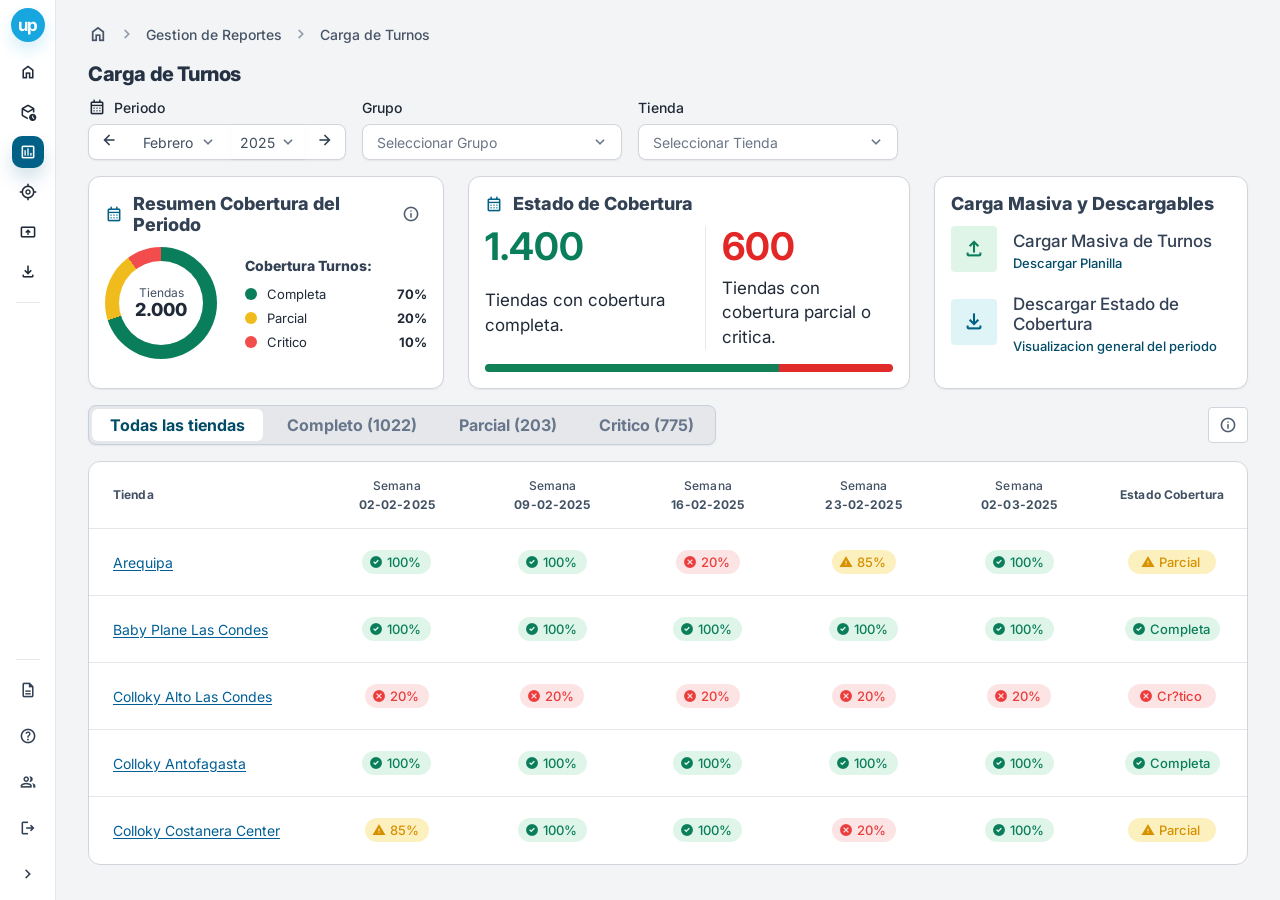
==== commit 91575a4f: "Alerta agregada y corrección de errores" ====
--- a/CARGA_DE_TURNOS.html
+++ b/CARGA_DE_TURNOS.html
@@ -1,4 +1,4 @@
-<!DOCTYPE html>
+﻿<!DOCTYPE html>
 <html lang="es">
 <head>
   <meta charset="utf-8" />
@@ -143,21 +143,21 @@
                     <input type="checkbox" data-select-all />
                     <span>Seleccionar todo</span>
                   </label>
-                  <label class="dropdown-option" data-option-text="Zona norte BogotÃƒÆ’Ã†â€™Ãƒâ€šÃ‚Â¡">
-                    <input type="checkbox" value="Zona norte BogotÃƒÆ’Ã†â€™Ãƒâ€šÃ‚Â¡" />
-                    <span>Zona norte BogotÃƒÆ’Ã†â€™Ãƒâ€šÃ‚Â¡</span>
+                  <label class="dropdown-option" data-option-text="Zona norte Bogotá">
+                    <input type="checkbox" value="Zona norte Bogotá" />
+                    <span>Zona norte Bogotá</span>
                   </label>
-                  <label class="dropdown-option" data-option-text="Zona centro BogotÃƒÆ’Ã†â€™Ãƒâ€šÃ‚Â¡">
-                    <input type="checkbox" value="Zona centro BogotÃƒÆ’Ã†â€™Ãƒâ€šÃ‚Â¡" />
-                    <span>Zona centro BogotÃƒÆ’Ã†â€™Ãƒâ€šÃ‚Â¡</span>
+                  <label class="dropdown-option" data-option-text="Zona centro Bogotá">
+                    <input type="checkbox" value="Zona centro Bogotá" />
+                    <span>Zona centro Bogotá</span>
                   </label>
                   <label class="dropdown-option" data-option-text="Tiendas Colombia">
                     <input type="checkbox" value="Tiendas Colombia" />
                     <span>Tiendas Colombia</span>
                   </label>
-                  <label class="dropdown-option" data-option-text="Tiendas BogotÃƒÆ’Ã†â€™Ãƒâ€šÃ‚Â¡">
-                    <input type="checkbox" value="Tiendas BogotÃƒÆ’Ã†â€™Ãƒâ€šÃ‚Â¡" />
-                    <span>Tiendas BogotÃƒÆ’Ã†â€™Ãƒâ€šÃ‚Â¡</span>
+                  <label class="dropdown-option" data-option-text="Tiendas Bogotá">
+                    <input type="checkbox" value="Tiendas Bogotá" />
+                    <span>Tiendas Bogotá</span>
                   </label>
                 </div>
               </div>
@@ -616,7 +616,7 @@
                   </td>
                 </tr>
                 <tr>
-                  <td data-label="Semana">30-02-2025</td>
+                  <td data-label="Semana">02-03-2025</td>
                   <td data-label="Cobertura Periodo"><span class="status-pill complete"><span class="material-symbols-outlined">check_circle</span>100%</span></td>
                   <td data-label="Carga y Descarga de Turnos">
                     <div class="detail-icon-group">
@@ -653,11 +653,21 @@
               <span class="material-symbols-outlined arrow">chevron_right</span>
               <button class="breadcrumb-button" type="button" data-back-detail data-generation-breadcrumb-store>Turnos Arequipa</button>
               <span class="material-symbols-outlined arrow">chevron_right</span>
-              <strong>Generacion de Turnos</strong>
-            </div>
-
-            <h1>Generacion de Turnos</h1>
+              <strong>Generación de Turnos</strong>
+            </div>
+
+            <h1>Generación de Turnos</h1>
           </header>
+
+          <div class="generation-save-alert" data-generation-save-alert hidden role="status" aria-live="polite">
+            <div class="generation-save-alert-copy">
+              <span class="material-symbols-outlined">check_circle</span>
+              <strong>Turnos guardados correctamente.</strong>
+            </div>
+            <button class="generation-save-alert-close" type="button" aria-label="Cerrar alerta" data-generation-save-alert-close>
+              <span class="material-symbols-outlined">close</span>
+            </button>
+          </div>
 
         <section class="filters-row" aria-label="Filtros">
           <div class="filter-block period-block detail-period-block">
@@ -726,6 +736,7 @@
                   <button class="generation-week-option" type="button" data-generation-week-option="09-02-2025" aria-selected="false">09-02-2025</button>
                   <button class="generation-week-option" type="button" data-generation-week-option="16-02-2025" aria-selected="false">16-02-2025</button>
                   <button class="generation-week-option" type="button" data-generation-week-option="23-02-2025" aria-selected="false">23-02-2025</button>
+                  <button class="generation-week-option" type="button" data-generation-week-option="02-03-2025" aria-selected="false">02-03-2025</button>
                 </div>
               </div>
             </div>
@@ -827,7 +838,7 @@
                       </div>
                       <button class="detail-primary-button generation-config-button" type="button">
                         <span class="material-symbols-outlined">calendar_month</span>
-                        Configuracion
+                        Configuración
                       </button>
                     </div>
 
@@ -859,7 +870,8 @@
   </div>
 
   <script>
-    const weekColumns = ["02/02/2025", "09/02/2025", "16/02/2025", "23/02/2025", "30/02/2025"];
+    const reportingWeeks = ["02-02-2025", "09-02-2025", "16-02-2025", "23-02-2025", "02-03-2025"];
+    const weekColumns = reportingWeeks.map((date) => date.replaceAll("-", "/"));
     const coverageTableHead = document.getElementById("coverage-table-head");
     const coverageTableBody = document.getElementById("coverage-table-body");
     const tabButtons = document.querySelectorAll(".tab-button");
@@ -894,6 +906,7 @@
     const generationEmptyState = document.querySelector("[data-generation-empty-state]");
     const generationModeSwitch = document.querySelector("[data-generation-mode-switch]");
     const generationModePills = generationModeSwitch ? [...generationModeSwitch.querySelectorAll("[data-generation-mode]")] : [];
+    const generationWeekOptionButtons = generationWeekDropdown ? [...generationWeekDropdown.querySelectorAll("[data-generation-week-option]")] : [];
     const generationShiftOptions = [
       { id: "morning", title: "Ma\u00f1ana", schedule: "08:00 - 14:00", tone: "morning" },
       { id: "afternoon", title: "Tarde", schedule: "14:00 - 20:00", tone: "afternoon" },
@@ -904,6 +917,18 @@
     const generationAssignments = {};
     const generationBreadcrumbStore = document.querySelector("[data-generation-breadcrumb-store]");
     const generationButtons = document.querySelectorAll("[data-open-generation]");
+    const generationSaveButton = document.querySelector(".generation-save-button");
+    const generationSaveAlert = document.querySelector("[data-generation-save-alert]");
+    const generationSaveAlertCloseButton = document.querySelector("[data-generation-save-alert-close]");
+
+    const escapeHtml = (value) => String(value ?? "")
+      .replaceAll("&", "&amp;")
+      .replaceAll("<", "&lt;")
+      .replaceAll(">", "&gt;")
+      .replaceAll("\"", "&quot;")
+      .replaceAll("'", "&#39;");
+
+    const createCoverageCell = (tone, text) => ({ tone, text });
 
     const coverageViews = {
       all: {
@@ -911,68 +936,68 @@
           {
             store: "Arequipa",
             weeks: [
-              { tone: "complete", text: "100%" },
-              { tone: "complete", text: "100%" },
-              { tone: "critical", text: "20%" },
-              { tone: "partial", text: "85%" },
-              { tone: "complete", text: "100%" }
+              createCoverageCell("complete", "100%"),
+              createCoverageCell("complete", "100%"),
+              createCoverageCell("critical", "20%"),
+              createCoverageCell("partial", "85%"),
+              createCoverageCell("complete", "100%")
             ],
-            status: { tone: "partial", text: "Parcial" }
+            status: createCoverageCell("partial", "Parcial")
           },
           {
-            store: "Baby Plane Las condes",
-            weeks: Array.from({ length: 5 }, () => ({ tone: "complete", text: "100%" })),
-            status: { tone: "complete", text: "Completa" }
+            store: "Baby Plane Las Condes",
+            weeks: Array.from({ length: reportingWeeks.length }, () => createCoverageCell("complete", "100%")),
+            status: createCoverageCell("complete", "Completa")
           },
           {
             store: "Colloky Alto Las Condes",
-            weeks: Array.from({ length: 5 }, () => ({ tone: "critical", text: "20%" })),
-            status: { tone: "critical", text: "Critico" }
+            weeks: Array.from({ length: reportingWeeks.length }, () => createCoverageCell("critical", "20%")),
+            status: createCoverageCell("critical", "Cr?tico")
           },
           {
             store: "Colloky Antofagasta",
-            weeks: Array.from({ length: 5 }, () => ({ tone: "complete", text: "100%" })),
-            status: { tone: "complete", text: "Completa" }
+            weeks: Array.from({ length: reportingWeeks.length }, () => createCoverageCell("complete", "100%")),
+            status: createCoverageCell("complete", "Completa")
           },
           {
             store: "Colloky Costanera Center",
             weeks: [
-              { tone: "partial", text: "85%" },
-              { tone: "complete", text: "100%" },
-              { tone: "complete", text: "100%" },
-              { tone: "critical", text: "20%" },
-              { tone: "complete", text: "100%" }
+              createCoverageCell("partial", "85%"),
+              createCoverageCell("complete", "100%"),
+              createCoverageCell("complete", "100%"),
+              createCoverageCell("critical", "20%"),
+              createCoverageCell("complete", "100%")
             ],
-            status: { tone: "partial", text: "Parcial" }
+            status: createCoverageCell("partial", "Parcial")
           }
         ]
       },
       complete: {
         rows: [
           {
-            store: "Baby Plane Las condes",
-            weeks: Array.from({ length: 5 }, () => ({ tone: "complete", text: "100%" })),
-            status: { tone: "complete", text: "Completa" }
+            store: "Baby Plane Las Condes",
+            weeks: Array.from({ length: reportingWeeks.length }, () => createCoverageCell("complete", "100%")),
+            status: createCoverageCell("complete", "Completa")
           },
           {
             store: "Colloky Antofagasta",
-            weeks: Array.from({ length: 5 }, () => ({ tone: "complete", text: "100%" })),
-            status: { tone: "complete", text: "Completa" }
+            weeks: Array.from({ length: reportingWeeks.length }, () => createCoverageCell("complete", "100%")),
+            status: createCoverageCell("complete", "Completa")
           },
           {
             store: "Colloky Costanera Center",
-            weeks: Array.from({ length: 5 }, () => ({ tone: "complete", text: "100%" })),
-            status: { tone: "complete", text: "Completa" }
+            weeks: Array.from({ length: reportingWeeks.length }, () => createCoverageCell("complete", "100%")),
+            status: createCoverageCell("complete", "Completa")
           },
           {
             store: "Colloky La Florida Center",
-            weeks: Array.from({ length: 5 }, () => ({ tone: "complete", text: "100%" })),
-            status: { tone: "complete", text: "Completa" }
+            weeks: Array.from({ length: reportingWeeks.length }, () => createCoverageCell("complete", "100%")),
+            status: createCoverageCell("complete", "Completa")
           },
           {
             store: "Colloky Mall Plaza",
-            weeks: Array.from({ length: 5 }, () => ({ tone: "complete", text: "100%" })),
-            status: { tone: "complete", text: "Completa" }
+            weeks: Array.from({ length: reportingWeeks.length }, () => createCoverageCell("complete", "100%")),
+            status: createCoverageCell("complete", "Completa")
           }
         ]
       },
@@ -981,57 +1006,57 @@
           {
             store: "Arequipa",
             weeks: [
-              { tone: "complete", text: "100%" },
-              { tone: "complete", text: "100%" },
-              { tone: "critical", text: "20%" },
-              { tone: "complete", text: "100%" },
-              { tone: "complete", text: "100%" }
+              createCoverageCell("complete", "100%"),
+              createCoverageCell("complete", "100%"),
+              createCoverageCell("critical", "20%"),
+              createCoverageCell("complete", "100%"),
+              createCoverageCell("complete", "100%")
             ],
-            status: { tone: "partial", text: "Parcial" }
+            status: createCoverageCell("partial", "Parcial")
           },
           {
             store: "Colloky Costanera Center",
             weeks: [
-              { tone: "complete", text: "100%" },
-              { tone: "complete", text: "100%" },
-              { tone: "complete", text: "100%" },
-              { tone: "critical", text: "20%" },
-              { tone: "complete", text: "100%" }
+              createCoverageCell("complete", "100%"),
+              createCoverageCell("complete", "100%"),
+              createCoverageCell("complete", "100%"),
+              createCoverageCell("critical", "20%"),
+              createCoverageCell("complete", "100%")
             ],
-            status: { tone: "partial", text: "Parcial" }
+            status: createCoverageCell("partial", "Parcial")
           },
           {
             store: "Colloky Plaza Oeste",
             weeks: [
-              { tone: "complete", text: "100%" },
-              { tone: "complete", text: "100%" },
-              { tone: "complete", text: "100%" },
-              { tone: "critical", text: "20%" },
-              { tone: "complete", text: "100%" }
+              createCoverageCell("complete", "100%"),
+              createCoverageCell("complete", "100%"),
+              createCoverageCell("complete", "100%"),
+              createCoverageCell("critical", "20%"),
+              createCoverageCell("complete", "100%")
             ],
-            status: { tone: "partial", text: "Parcial" }
+            status: createCoverageCell("partial", "Parcial")
           },
           {
             store: "Colloky Plaza Vespucio",
             weeks: [
-              { tone: "complete", text: "100%" },
-              { tone: "complete", text: "100%" },
-              { tone: "complete", text: "100%" },
-              { tone: "critical", text: "20%" },
-              { tone: "complete", text: "100%" }
+              createCoverageCell("complete", "100%"),
+              createCoverageCell("complete", "100%"),
+              createCoverageCell("complete", "100%"),
+              createCoverageCell("critical", "20%"),
+              createCoverageCell("complete", "100%")
             ],
-            status: { tone: "partial", text: "Parcial" }
+            status: createCoverageCell("partial", "Parcial")
           },
           {
             store: "Colloky Costanera Center",
             weeks: [
-              { tone: "complete", text: "100%" },
-              { tone: "complete", text: "100%" },
-              { tone: "complete", text: "100%" },
-              { tone: "complete", text: "100%" },
-              { tone: "critical", text: "20%" }
+              createCoverageCell("complete", "100%"),
+              createCoverageCell("complete", "100%"),
+              createCoverageCell("complete", "100%"),
+              createCoverageCell("complete", "100%"),
+              createCoverageCell("critical", "20%")
             ],
-            status: { tone: "partial", text: "Parcial" }
+            status: createCoverageCell("partial", "Parcial")
           }
         ]
       },
@@ -1039,28 +1064,28 @@
         rows: [
           {
             store: "Colloky Alto Las Condes",
-            weeks: Array.from({ length: 5 }, () => ({ tone: "critical", text: "20%" })),
-            status: { tone: "critical", text: "Critico" }
+            weeks: Array.from({ length: reportingWeeks.length }, () => createCoverageCell("critical", "20%")),
+            status: createCoverageCell("critical", "Cr?tico")
           },
           {
             store: "Colloky Estacion Central",
-            weeks: Array.from({ length: 5 }, () => ({ tone: "critical", text: "20%" })),
-            status: { tone: "critical", text: "Critico" }
+            weeks: Array.from({ length: reportingWeeks.length }, () => createCoverageCell("critical", "20%")),
+            status: createCoverageCell("critical", "Cr?tico")
           },
           {
             store: "Colloky Marina Arauco",
-            weeks: Array.from({ length: 5 }, () => ({ tone: "critical", text: "20%" })),
-            status: { tone: "critical", text: "Critico" }
+            weeks: Array.from({ length: reportingWeeks.length }, () => createCoverageCell("critical", "20%")),
+            status: createCoverageCell("critical", "Cr?tico")
           },
           {
             store: "Colloky Panoramico",
-            weeks: Array.from({ length: 5 }, () => ({ tone: "critical", text: "20%" })),
-            status: { tone: "critical", text: "Critico" }
+            weeks: Array.from({ length: reportingWeeks.length }, () => createCoverageCell("critical", "20%")),
+            status: createCoverageCell("critical", "Cr?tico")
           },
           {
             store: "Colloky Alto Las Condes",
-            weeks: Array.from({ length: 5 }, () => ({ tone: "critical", text: "20%" })),
-            status: { tone: "critical", text: "Critico" }
+            weeks: Array.from({ length: reportingWeeks.length }, () => createCoverageCell("critical", "20%")),
+            status: createCoverageCell("critical", "Cr?tico")
           }
         ]
       }
@@ -1082,8 +1107,8 @@
     ].filter((store, index, stores) => stores.indexOf(store) === index);
 
     const renderCoveragePill = (cell, summary = false) => `
-      <span class="status-pill ${cell.tone}${summary ? " summary" : ""}">
-        <span class="material-symbols-outlined">${toneToIcon[cell.tone]}</span>${cell.text}
+      <span class="status-pill ${escapeHtml(cell.tone)}${summary ? " summary" : ""}">
+        <span class="material-symbols-outlined">${escapeHtml(toneToIcon[cell.tone] || "")}</span>${escapeHtml(cell.text)}
       </span>
     `;
 
@@ -1092,7 +1117,7 @@
       if (!view || !coverageTableHead || !coverageTableBody) return;
 
       const headCells = weekColumns
-        .map((date) => `<th><span>Semana</span>${date.replaceAll("/", "-")}</th>`)
+        .map((date) => `<th><span>Semana</span>${escapeHtml(date.replaceAll("/", "-"))}</th>`)
         .join("");
 
       coverageTableHead.innerHTML = `
@@ -1106,12 +1131,12 @@
       coverageTableBody.innerHTML = view.rows
         .map((row) => {
           const weekCells = row.weeks
-            .map((cell, index) => `<td data-label="${weekColumns[index]}">${renderCoveragePill(cell)}</td>`)
+            .map((cell, index) => `<td data-label="${escapeHtml(weekColumns[index])}">${renderCoveragePill(cell)}</td>`)
             .join("");
 
           return `
             <tr>
-              <td data-label="Tienda"><a href="#" data-store-detail="${row.store}">${row.store}</a></td>
+              <td data-label="Tienda"><a href="#" data-store-detail="${escapeHtml(row.store)}">${escapeHtml(row.store)}</a></td>
               ${weekCells}
               <td data-label="Estado Cobertura">${renderCoveragePill(row.status, true)}</td>
             </tr>
@@ -1128,7 +1153,7 @@
 
     const setGenerationContext = ({ store, week }) => {
       const safeStore = store || detailStoreName?.textContent || "Arequipa";
-      const safeWeek = week || "02-02-2025";
+      const safeWeek = week || reportingWeeks[0];
 
       if (generationStoreLabel) generationStoreLabel.textContent = safeStore;
       if (generationWeekLabel) generationWeekLabel.textContent = safeWeek;
@@ -1152,7 +1177,7 @@
       if (detailStorePanel) detailStorePanel.hidden = false;
       if (detailStoreSearch) detailStoreSearch.value = "";
       renderDetailStoreOptions();
-    renderGenerationWeekOptions();
+      renderGenerationWeekOptions();
       detailStoreSearch?.focus();
     };
 
@@ -1228,7 +1253,7 @@
       button.addEventListener("click", () => {
         const row = button.closest("tr");
         const weekCell = row?.querySelector('[data-label="Semana"]');
-        const week = weekCell?.textContent?.trim() || row?.children?.[0]?.textContent?.trim() || "02-02-2025";
+        const week = weekCell?.textContent?.trim() || row?.children?.[0]?.textContent?.trim() || reportingWeeks[0];
         const store = detailStoreName?.textContent?.trim() || "Arequipa";
         setGenerationContext({ store, week });
         setActiveScreen("generation");
@@ -1495,8 +1520,8 @@
 
     const renderGenerationWeekOptions = (activeWeek) => {
       if (!generationWeekOptions) return;
-      const currentWeek = activeWeek || generationWeekLabel?.textContent?.trim() || "02-02-2025";
-      generationWeekOptions.querySelectorAll("[data-generation-week-option]").forEach((button) => {
+      const currentWeek = activeWeek || generationWeekLabel?.textContent?.trim() || reportingWeeks[0];
+      generationWeekOptionButtons.forEach((button) => {
         const isActive = button.dataset.generationWeekOption === currentWeek;
         button.classList.toggle("active", isActive);
         button.setAttribute("aria-selected", String(isActive));
@@ -1511,7 +1536,7 @@
       generationWeekDropdown?.classList.add("open");
       generationWeekTrigger?.setAttribute("aria-expanded", "true");
       if (generationWeekPanel) generationWeekPanel.hidden = false;
-      renderGenerationWeekOptions();
+        renderGenerationWeekOptions();
     };
 
     const closeGenerationStoreDropdown = () => {
@@ -1661,6 +1686,20 @@
       activeGenerationBoardCell = null;
     };
 
+    const closeGenerationSaveAlert = () => {
+      if (!generationSaveAlert) return;
+      generationSaveAlert.hidden = true;
+      generationSaveAlert.classList.remove("is-visible");
+    };
+
+    const openGenerationSaveAlert = () => {
+      if (!generationSaveAlert) return;
+      generationSaveAlert.hidden = false;
+      requestAnimationFrame(() => {
+        generationSaveAlert.classList.add("is-visible");
+      });
+    };
+
     const clearGenerationPanel = () => {
       Object.keys(generationAssignments).forEach((vendorName) => {
         delete generationAssignments[vendorName];
@@ -1732,7 +1771,7 @@
     };
 
     renderDetailStoreOptions();
-    renderGenerationWeekOptions();
+      renderGenerationWeekOptions();
 
     detailStoreTrigger?.addEventListener("click", () => {
       if (detailStoreDropdown?.classList.contains("open")) {
@@ -1840,6 +1879,15 @@
       clearGenerationPanel();
     });
 
+    generationSaveButton?.addEventListener("click", () => {
+      closeGenerationAssignMenu();
+      openGenerationSaveAlert();
+    });
+
+    generationSaveAlertCloseButton?.addEventListener("click", () => {
+      closeGenerationSaveAlert();
+    });
+
     generationModeSwitch?.addEventListener("click", (event) => {
       const button = event.target.closest("[data-generation-mode]");
       if (!button) return;
@@ -1913,3 +1961,12 @@
 
 
 
+
+
+
+
+
+
+
+
+
--- a/CARGA_DE_TURNOS.css
+++ b/CARGA_DE_TURNOS.css
@@ -4740,3 +4740,86 @@
     flex-wrap: wrap;
   }
 }
+
+.generation-save-alert {
+  position: fixed;
+  top: 88px;
+  left: 50%;
+  z-index: 1600;
+  width: min(100%, 536px);
+  display: flex;
+  align-items: center;
+  justify-content: space-between;
+  gap: 18px;
+  padding: 18px 22px 18px 18px;
+  border: 1px solid #b7e6d4;
+  border-radius: 12px;
+  background: linear-gradient(180deg, #dff7eb 0%, #d4f1e3 100%);
+  box-shadow: 0 18px 36px rgba(16, 95, 70, 0.16);
+  color: #0f7a59;
+  opacity: 0;
+  transform: translate(-50%, -14px);
+  pointer-events: none;
+  transition: opacity 0.2s ease, transform 0.22s ease;
+}
+
+.generation-save-alert.is-visible {
+  opacity: 1;
+  transform: translate(-50%, 0);
+  pointer-events: auto;
+}
+
+.generation-save-alert-copy {
+  display: inline-flex;
+  align-items: center;
+  gap: 12px;
+  min-width: 0;
+}
+
+.generation-save-alert-copy .material-symbols-outlined {
+  font-size: 20px;
+  font-variation-settings: "FILL" 1, "wght" 700, "GRAD" 0, "opsz" 24;
+}
+
+.generation-save-alert-copy strong {
+  color: #0c7755;
+  font-size: 15px;
+  font-weight: 700;
+  letter-spacing: -0.01em;
+}
+
+.generation-save-alert-close {
+  flex: 0 0 auto;
+  width: 36px;
+  height: 36px;
+  display: inline-flex;
+  align-items: center;
+  justify-content: center;
+  border: 0;
+  border-radius: 10px;
+  background: transparent;
+  color: #0c7755;
+  cursor: pointer;
+  transition: background 0.18s ease, color 0.18s ease, transform 0.18s ease;
+}
+
+.generation-save-alert-close:hover {
+  background: rgba(12, 119, 85, 0.1);
+  transform: translateY(-1px);
+}
+
+.generation-save-alert-close .material-symbols-outlined {
+  font-size: 22px;
+}
+
+@media (max-width: 760px) {
+  .generation-save-alert {
+    top: 72px;
+    width: calc(100% - 28px);
+    padding: 16px;
+  }
+
+  .generation-save-alert-copy strong {
+    font-size: 14px;
+  }
+}
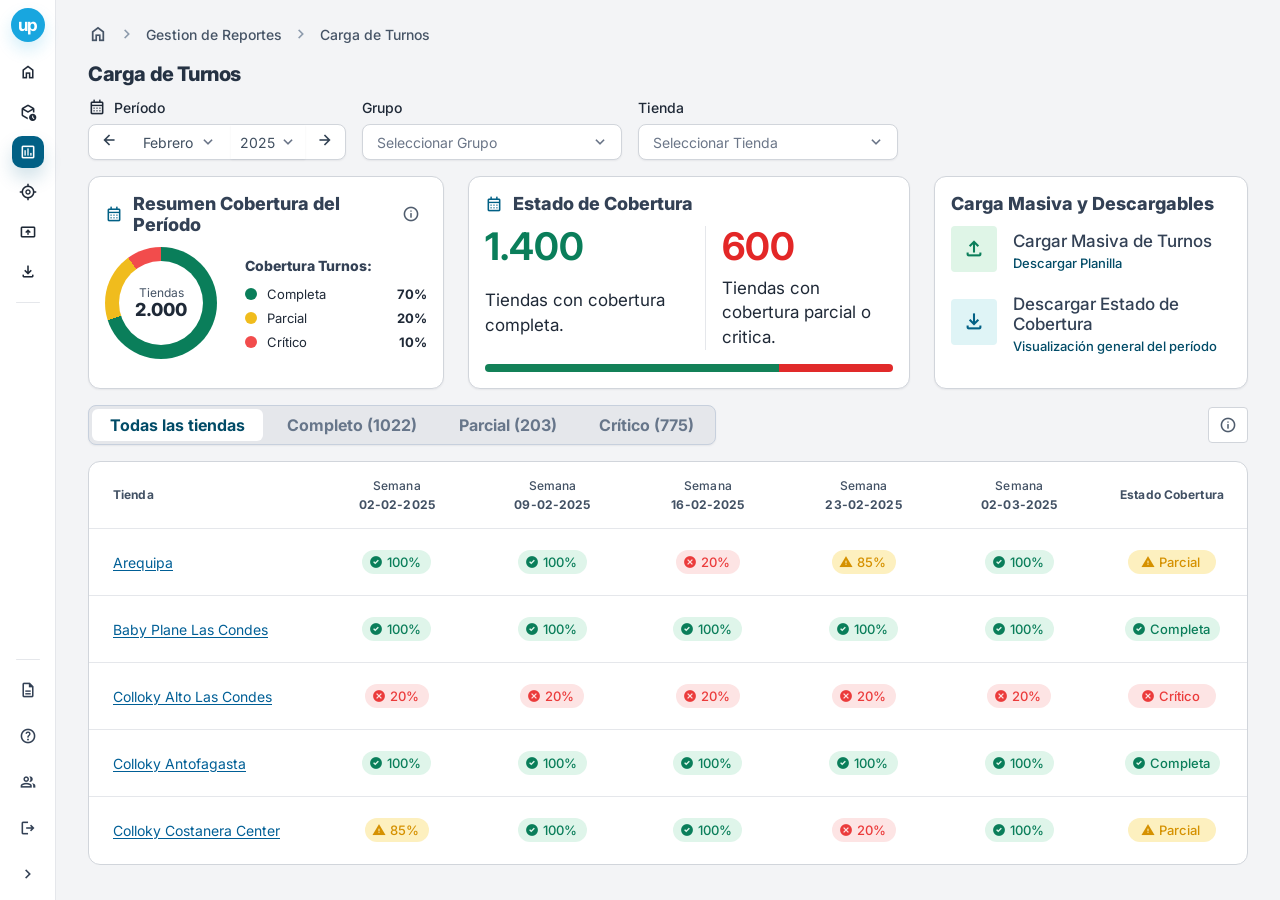
==== commit ad3c7553: "En Generación de turnos se agregan dropdowns y lógica de pestañas en panel" ====
--- a/CARGA_DE_TURNOS.html
+++ b/CARGA_DE_TURNOS.html
@@ -75,12 +75,12 @@
           <div class="filter-block period-block detail-period-block">
             <label for="period-month">
               <span class="material-symbols-outlined">calendar_month</span>
-              Periodo
+              Per&iacute;odo
             </label>
 
             <div class="period-picker" data-period-picker>
               <div class="period-control">
-                <button type="button" class="period-arrow" aria-label="Periodo anterior" data-period-shift="-1">
+                <button type="button" class="period-arrow" aria-label="Per&iacute;odo anterior" data-period-shift="-1">
                   <span class="material-symbols-outlined">arrow_back</span>
                 </button>
 
@@ -100,7 +100,7 @@
                   </div>
                 </div>
 
-                <button type="button" class="period-arrow" aria-label="Periodo siguiente" data-period-shift="1">
+                <button type="button" class="period-arrow" aria-label="Per&iacute;odo siguiente" data-period-shift="1">
                   <span class="material-symbols-outlined">arrow_forward</span>
                 </button>
               </div>
@@ -205,12 +205,12 @@
           </div>
         </section>
 
-        <section class="summary-grid" aria-label="Resumen del periodo">
+        <section class="summary-grid" aria-label="Resumen del per&iacute;odo">
           <article class="card coverage-card">
             <div class="card-head">
               <h2>
                 <span class="material-symbols-outlined">calendar_month</span>
-                Resumen Cobertura del Periodo
+                Resumen Cobertura del Per&iacute;odo
               </h2>
               <div class="summary-info-tooltip">
                 <button class="icon-button" type="button" aria-label="Informacion sobre cobertura">
@@ -241,7 +241,7 @@
                   <strong>20%</strong>
                 </div>
                 <div class="legend-row">
-                  <span class="legend-label"><span class="dot critical"></span>Critico</span>
+                  <span class="legend-label"><span class="dot critical"></span>Cr&iacute;tico</span>
                   <strong>10%</strong>
                 </div>
               </div>
@@ -292,7 +292,7 @@
                 <span class="download-icon export material-symbols-outlined">download</span>
                 <span class="download-copy">
                   <strong>Descargar Estado de Cobertura</strong>
-                  <small>Visualizacion general del periodo</small>
+                  <small>Visualizaci&oacute;n general del per&iacute;odo</small>
                 </span>
               </button>
             </div>
@@ -304,7 +304,7 @@
             <button class="tab-button active" type="button" aria-pressed="true" data-view="all">Todas las tiendas</button>
             <button class="tab-button" type="button" aria-pressed="false" data-view="complete">Completo (1022)</button>
             <button class="tab-button" type="button" aria-pressed="false" data-view="partial">Parcial (203)</button>
-            <button class="tab-button" type="button" aria-pressed="false" data-view="critical">Critico (775)</button>
+            <button class="tab-button" type="button" aria-pressed="false" data-view="critical">Cr&iacute;tico (775)</button>
           </div>
 
           <div class="tabs-info-tooltip" aria-label="Informacion de filtros">
@@ -323,7 +323,7 @@
               </span>
               <span class="tabs-info-item critical">
                 <span class="material-symbols-outlined">cancel</span>
-                Critico 0% - 79%
+                Cr&iacute;tico 0% - 79%
               </span>
             </div>
           </div>
@@ -358,12 +358,12 @@
             <div class="filter-block detail-period-block">
               <label>
                 <span class="material-symbols-outlined">calendar_month</span>
-                Periodo
+                Per&iacute;odo
               </label>
 
               <div class="period-picker detail-period-picker" data-period-picker>
                 <div class="period-control detail-period-control">
-                  <button type="button" class="period-arrow" aria-label="Periodo anterior detalle" data-period-shift="-1">
+                  <button type="button" class="period-arrow" aria-label="Per&iacute;odo anterior detalle" data-period-shift="-1">
                     <span class="material-symbols-outlined">arrow_back</span>
                   </button>
                   <button class="month-trigger detail-static-trigger" type="button" aria-label="Mes detalle">
@@ -379,7 +379,7 @@
                       <div class="year-list" role="listbox" aria-label="Seleccion de ano detalle"></div>
                     </div>
                   </div>
-                  <button type="button" class="period-arrow" aria-label="Periodo siguiente detalle" data-period-shift="1">
+                  <button type="button" class="period-arrow" aria-label="Per&iacute;odo siguiente detalle" data-period-shift="1">
                     <span class="material-symbols-outlined">arrow_forward</span>
                   </button>
                 </div>
@@ -455,7 +455,7 @@
                       <strong>1</strong>
                     </div>
                     <div class="legend-row">
-                      <span class="legend-label"><span class="dot critical"></span>Critico</span>
+                      <span class="legend-label"><span class="dot critical"></span>Cr&iacute;tico</span>
                       <strong>1</strong>
                     </div>
                   </div>
@@ -519,9 +519,9 @@
               <thead>
                 <tr>
                   <th>Semana</th>
-                  <th>Cobertura Periodo</th>
+                  <th>Cobertura Per&iacute;odo</th>
                   <th>Carga y Descarga de Turnos</th>
-                  <th>Generacion de Turnos</th>
+                  <th>Generaci&oacute;n de Turnos</th>
                   <th>Ver Turno</th>
                   <th>Acciones</th>
                 </tr>
@@ -529,7 +529,7 @@
               <tbody>
                 <tr>
                   <td data-label="Semana">02-02-2025</td>
-                  <td data-label="Cobertura Periodo"><span class="status-pill complete"><span class="material-symbols-outlined">check_circle</span>100%</span></td>
+                  <td data-label="Cobertura Per&iacute;odo"><span class="status-pill complete"><span class="material-symbols-outlined">check_circle</span>100%</span></td>
                   <td data-label="Carga y Descarga de Turnos">
                     <div class="detail-icon-group">
                       <button class="detail-square-button upload" type="button" aria-label="Subir turnos">
@@ -540,7 +540,7 @@
                       </button>
                     </div>
                   </td>
-                  <td data-label="Generacion de Turnos"><button class="detail-outline-button" type="button" data-open-generation><span class="material-symbols-outlined">calendar_add_on</span>Generar Turnos</button></td>
+                  <td data-label="Generaci&oacute;n de Turnos"><button class="detail-outline-button" type="button" data-open-generation><span class="material-symbols-outlined">calendar_add_on</span>Generar Turnos</button></td>
                   <td data-label="Ver Turno"><button class="detail-square-button success" type="button" aria-label="Ver turno"><span class="material-symbols-outlined">visibility</span></button></td>
                   <td data-label="Acciones">
                     <div class="detail-icon-group">
@@ -551,7 +551,7 @@
                 </tr>
                 <tr>
                   <td data-label="Semana">09-02-2025</td>
-                  <td data-label="Cobertura Periodo"><span class="status-pill partial"><span class="material-symbols-outlined">warning</span>85%</span></td>
+                  <td data-label="Cobertura Per&iacute;odo"><span class="status-pill partial"><span class="material-symbols-outlined">warning</span>85%</span></td>
                   <td data-label="Carga y Descarga de Turnos">
                     <div class="detail-icon-group">
                       <button class="detail-square-button upload" type="button" aria-label="Subir turnos">
@@ -562,7 +562,7 @@
                       </button>
                     </div>
                   </td>
-                  <td data-label="Generacion de Turnos"><button class="detail-outline-button" type="button" data-open-generation><span class="material-symbols-outlined">calendar_add_on</span>Generar Turnos</button></td>
+                  <td data-label="Generaci&oacute;n de Turnos"><button class="detail-outline-button" type="button" data-open-generation><span class="material-symbols-outlined">calendar_add_on</span>Generar Turnos</button></td>
                   <td data-label="Ver Turno"><button class="detail-square-button success" type="button" aria-label="Ver turno"><span class="material-symbols-outlined">visibility</span></button></td>
                   <td data-label="Acciones">
                     <div class="detail-icon-group">
@@ -573,7 +573,7 @@
                 </tr>
                 <tr>
                   <td data-label="Semana">16-02-2025</td>
-                  <td data-label="Cobertura Periodo"><span class="status-pill critical"><span class="material-symbols-outlined">cancel</span>0%</span></td>
+                  <td data-label="Cobertura Per&iacute;odo"><span class="status-pill critical"><span class="material-symbols-outlined">cancel</span>0%</span></td>
                   <td data-label="Carga y Descarga de Turnos">
                     <div class="detail-icon-group">
                       <button class="detail-square-button upload" type="button" aria-label="Subir turnos">
@@ -584,7 +584,7 @@
                       </button>
                     </div>
                   </td>
-                  <td data-label="Generacion de Turnos"><button class="detail-outline-button" type="button" data-open-generation><span class="material-symbols-outlined">calendar_add_on</span>Generar Turnos</button></td>
+                  <td data-label="Generaci&oacute;n de Turnos"><button class="detail-outline-button" type="button" data-open-generation><span class="material-symbols-outlined">calendar_add_on</span>Generar Turnos</button></td>
                   <td data-label="Ver Turno"><button class="detail-square-button disabled" type="button" aria-label="Ver turno no disponible" disabled><span class="material-symbols-outlined">visibility</span></button></td>
                   <td data-label="Acciones">
                     <div class="detail-icon-group">
@@ -595,7 +595,7 @@
                 </tr>
                 <tr>
                   <td data-label="Semana">23-02-2025</td>
-                  <td data-label="Cobertura Periodo"><span class="status-pill complete"><span class="material-symbols-outlined">check_circle</span>100%</span></td>
+                  <td data-label="Cobertura Per&iacute;odo"><span class="status-pill complete"><span class="material-symbols-outlined">check_circle</span>100%</span></td>
                   <td data-label="Carga y Descarga de Turnos">
                     <div class="detail-icon-group">
                       <button class="detail-square-button upload" type="button" aria-label="Subir turnos">
@@ -606,7 +606,7 @@
                       </button>
                     </div>
                   </td>
-                  <td data-label="Generacion de Turnos"><button class="detail-outline-button" type="button" data-open-generation><span class="material-symbols-outlined">calendar_add_on</span>Generar Turnos</button></td>
+                  <td data-label="Generaci&oacute;n de Turnos"><button class="detail-outline-button" type="button" data-open-generation><span class="material-symbols-outlined">calendar_add_on</span>Generar Turnos</button></td>
                   <td data-label="Ver Turno"><button class="detail-square-button success" type="button" aria-label="Ver turno"><span class="material-symbols-outlined">visibility</span></button></td>
                   <td data-label="Acciones">
                     <div class="detail-icon-group">
@@ -617,7 +617,7 @@
                 </tr>
                 <tr>
                   <td data-label="Semana">02-03-2025</td>
-                  <td data-label="Cobertura Periodo"><span class="status-pill complete"><span class="material-symbols-outlined">check_circle</span>100%</span></td>
+                  <td data-label="Cobertura Per&iacute;odo"><span class="status-pill complete"><span class="material-symbols-outlined">check_circle</span>100%</span></td>
                   <td data-label="Carga y Descarga de Turnos">
                     <div class="detail-icon-group">
                       <button class="detail-square-button upload" type="button" aria-label="Subir turnos">
@@ -628,7 +628,7 @@
                       </button>
                     </div>
                   </td>
-                  <td data-label="Generacion de Turnos"><button class="detail-outline-button" type="button" data-open-generation><span class="material-symbols-outlined">calendar_add_on</span>Generar Turnos</button></td>
+                  <td data-label="Generaci&oacute;n de Turnos"><button class="detail-outline-button" type="button" data-open-generation><span class="material-symbols-outlined">calendar_add_on</span>Generar Turnos</button></td>
                   <td data-label="Ver Turno"><button class="detail-square-button success" type="button" aria-label="Ver turno"><span class="material-symbols-outlined">visibility</span></button></td>
                   <td data-label="Acciones">
                     <div class="detail-icon-group">
@@ -644,7 +644,7 @@
 
         <section class="page-view generation-screen" data-view-screen="generation" hidden>
           <header class="page-header generation-header">
-            <div class="breadcrumbs" aria-label="Breadcrumb generacion">
+            <div class="breadcrumbs" aria-label="Breadcrumb generaci&oacute;n">
               <span class="material-symbols-outlined">home</span>
               <span class="material-symbols-outlined arrow">chevron_right</span>
               <span>Gestion de Reportes</span>
@@ -673,12 +673,12 @@
           <div class="filter-block period-block detail-period-block">
             <label for="period-month">
               <span class="material-symbols-outlined">calendar_month</span>
-              Periodo
+              Per&iacute;odo
             </label>
 
             <div class="period-picker" data-period-picker>
               <div class="period-control">
-                <button type="button" class="period-arrow" aria-label="Periodo anterior" data-period-shift="-1">
+                <button type="button" class="period-arrow" aria-label="Per&iacute;odo anterior" data-period-shift="-1">
                   <span class="material-symbols-outlined">arrow_back</span>
                 </button>
 
@@ -698,7 +698,7 @@
                   </div>
                 </div>
 
-                <button type="button" class="period-arrow" aria-label="Periodo siguiente" data-period-shift="1">
+                <button type="button" class="period-arrow" aria-label="Per&iacute;odo siguiente" data-period-shift="1">
                   <span class="material-symbols-outlined">arrow_forward</span>
                 </button>
               </div>
@@ -745,7 +745,7 @@
           <div class="filter-block generation-store-block">
             <label>Tienda</label>
             <div class="custom-dropdown detail-store-dropdown generation-store-dropdown" data-generation-store-dropdown>
-              <button id="generation-store" class="dropdown-trigger detail-store-trigger generation-static-trigger" type="button" aria-label="Tienda generacion" aria-expanded="false">
+              <button id="generation-store" class="dropdown-trigger detail-store-trigger generation-static-trigger" type="button" aria-label="Tienda generaci&oacute;n" aria-expanded="false">
                 <span class="dropdown-trigger-text" data-generation-store-label>Seleccionar Tienda</span>
                 <span class="material-symbols-outlined">expand_more</span>
               </button>
@@ -756,12 +756,12 @@
                   <input type="text" placeholder="Buscar tienda" data-generation-store-search />
                 </div>
 
-                <div class="dropdown-options detail-store-options" role="listbox" aria-label="Opciones de tienda generacion" data-generation-store-options></div>
+                <div class="dropdown-options detail-store-options" role="listbox" aria-label="Opciones de tienda generaci&oacute;n" data-generation-store-options></div>
               </div>
             </div>
           </div>
 
-          <div class="generation-header-actions" aria-label="Acciones de generacion">
+          <div class="generation-header-actions" aria-label="Acciones de generaci&oacute;n">
             <button class="secondary-button generation-preview-button" type="button">
               <span class="material-symbols-outlined">visibility</span>
               Vista Previa
@@ -773,7 +773,7 @@
           </div>
         </section>
 
-          <section class="generation-workspace" aria-label="Generacion de turnos workspace">
+          <section class="generation-workspace" aria-label="Generaci&oacute;n de turnos workspace">
             <aside class="card generation-vendors-card">
               <div class="generation-vendors-head">Vendedores</div>
               <div class="generation-vendors-list" data-generation-vendors-list>
@@ -831,10 +831,30 @@
                     <div class="generation-shift-left">
                       <div class="generation-shift-title-block">
                         <h2>Selector de turnos</h2>
-                        <button class="dropdown-trigger generation-static-trigger generation-shift-trigger" type="button">
-                          <span>Turnos Santiago de Chile</span>
-                          <span class="material-symbols-outlined">expand_more</span>
-                        </button>
+                        <div class="generation-library-dropdown" data-generation-library-dropdown>
+                          <button
+                            class="dropdown-trigger generation-static-trigger generation-shift-trigger"
+                            type="button"
+                            aria-expanded="false"
+                            aria-controls="generation-library-panel"
+                          >
+                            <span class="dropdown-trigger-text" data-generation-library-label>Turnos Santiago de Chile</span>
+                            <span class="material-symbols-outlined">expand_more</span>
+                          </button>
+
+                          <div id="generation-library-panel" class="generation-library-panel" hidden>
+                            <label class="generation-library-search" aria-label="Buscar turno">
+                              <span class="material-symbols-outlined">search</span>
+                              <input type="text" placeholder="Buscar turno" data-generation-library-search />
+                            </label>
+                            <div
+                              class="generation-library-options"
+                              role="listbox"
+                              aria-label="Opciones del selector de turnos"
+                              data-generation-library-options
+                            ></div>
+                          </div>
+                        </div>
                       </div>
                       <button class="detail-primary-button generation-config-button" type="button">
                         <span class="material-symbols-outlined">calendar_month</span>
@@ -855,10 +875,26 @@
                   <div class="generation-copy-block">
                     <strong>Copiar turnos</strong>
                     <small>Copia turnos de otra semana</small>
-                    <button class="dropdown-trigger generation-static-trigger generation-copy-trigger" type="button">
-                      <span>Seleccionar turno</span>
-                      <span class="material-symbols-outlined">expand_more</span>
-                    </button>
+                    <div class="generation-copy-dropdown" data-generation-copy-dropdown>
+                      <button
+                        class="dropdown-trigger generation-static-trigger generation-copy-trigger"
+                        type="button"
+                        aria-expanded="false"
+                        aria-controls="generation-copy-panel"
+                      >
+                        <span class="dropdown-trigger-text" data-generation-copy-label>Seleccionar turno</span>
+                        <span class="material-symbols-outlined">expand_more</span>
+                      </button>
+
+                      <div id="generation-copy-panel" class="generation-copy-panel" hidden>
+                        <div
+                          class="generation-copy-options"
+                          role="listbox"
+                          aria-label="Opciones para copiar turnos"
+                          data-generation-copy-options
+                        ></div>
+                      </div>
+                    </div>
                   </div>
                 </div>
               </section>
@@ -914,12 +950,31 @@
       { id: "off", title: "Libre", schedule: "Sin turno", tone: "off" }
     ];
     let activeGenerationBoardCell = null;
-    const generationAssignments = {};
+    let activeGenerationMode = "meta-justa";
+    const generationAssignmentsByMode = {
+      "meta-justa": {},
+      asistencia: {},
+    };
+    const generationSelectedVendorsByMode = {
+      "meta-justa": [],
+      asistencia: [],
+    };
     const generationBreadcrumbStore = document.querySelector("[data-generation-breadcrumb-store]");
     const generationButtons = document.querySelectorAll("[data-open-generation]");
     const generationSaveButton = document.querySelector(".generation-save-button");
     const generationSaveAlert = document.querySelector("[data-generation-save-alert]");
     const generationSaveAlertCloseButton = document.querySelector("[data-generation-save-alert-close]");
+    const generationLibraryDropdown = document.querySelector("[data-generation-library-dropdown]");
+    const generationLibraryTrigger = generationLibraryDropdown?.querySelector(".generation-shift-trigger");
+    const generationLibraryPanel = generationLibraryDropdown?.querySelector(".generation-library-panel");
+    const generationLibrarySearch = generationLibraryDropdown?.querySelector("[data-generation-library-search]");
+    const generationLibraryOptions = generationLibraryDropdown?.querySelector("[data-generation-library-options]");
+    const generationLibraryLabel = generationLibraryDropdown?.querySelector("[data-generation-library-label]");
+    const generationCopyDropdown = document.querySelector("[data-generation-copy-dropdown]");
+    const generationCopyTrigger = generationCopyDropdown?.querySelector(".generation-copy-trigger");
+    const generationCopyPanel = generationCopyDropdown?.querySelector(".generation-copy-panel");
+    const generationCopyOptions = generationCopyDropdown?.querySelector("[data-generation-copy-options]");
+    const generationCopyLabel = generationCopyDropdown?.querySelector("[data-generation-copy-label]");
 
     const escapeHtml = (value) => String(value ?? "")
       .replaceAll("&", "&amp;")
@@ -929,6 +984,13 @@
       .replaceAll("'", "&#39;");
 
     const createCoverageCell = (tone, text) => ({ tone, text });
+    const generationLibraryItems = [
+      "Turnos Santiago de Chile",
+      "Turnos Colombia",
+      "Mall Plaza Chile",
+      "Tiendas de Calzado",
+      "Juguetería"
+    ];
 
     const coverageViews = {
       all: {
@@ -952,7 +1014,7 @@
           {
             store: "Colloky Alto Las Condes",
             weeks: Array.from({ length: reportingWeeks.length }, () => createCoverageCell("critical", "20%")),
-            status: createCoverageCell("critical", "Cr?tico")
+            status: createCoverageCell("critical", "Cr\u00edtico")
           },
           {
             store: "Colloky Antofagasta",
@@ -1065,27 +1127,27 @@
           {
             store: "Colloky Alto Las Condes",
             weeks: Array.from({ length: reportingWeeks.length }, () => createCoverageCell("critical", "20%")),
-            status: createCoverageCell("critical", "Cr?tico")
+            status: createCoverageCell("critical", "Cr\u00edtico")
           },
           {
             store: "Colloky Estacion Central",
             weeks: Array.from({ length: reportingWeeks.length }, () => createCoverageCell("critical", "20%")),
-            status: createCoverageCell("critical", "Cr?tico")
+            status: createCoverageCell("critical", "Cr\u00edtico")
           },
           {
             store: "Colloky Marina Arauco",
             weeks: Array.from({ length: reportingWeeks.length }, () => createCoverageCell("critical", "20%")),
-            status: createCoverageCell("critical", "Cr?tico")
+            status: createCoverageCell("critical", "Cr\u00edtico")
           },
           {
             store: "Colloky Panoramico",
             weeks: Array.from({ length: reportingWeeks.length }, () => createCoverageCell("critical", "20%")),
-            status: createCoverageCell("critical", "Cr?tico")
+            status: createCoverageCell("critical", "Cr\u00edtico")
           },
           {
             store: "Colloky Alto Las Condes",
             weeks: Array.from({ length: reportingWeeks.length }, () => createCoverageCell("critical", "20%")),
-            status: createCoverageCell("critical", "Cr?tico")
+            status: createCoverageCell("critical", "Cr\u00edtico")
           }
         ]
       }
@@ -1172,12 +1234,12 @@
       closeAllPeriodPickers();
       dropdowns.forEach((dropdown) => closeDropdown(dropdown));
       closeGenerationStoreDropdown();
+      closeGenerationCopyDropdown();
       detailStoreDropdown?.classList.add("open");
       detailStoreTrigger?.setAttribute("aria-expanded", "true");
       if (detailStorePanel) detailStorePanel.hidden = false;
       if (detailStoreSearch) detailStoreSearch.value = "";
       renderDetailStoreOptions();
-      renderGenerationWeekOptions();
       detailStoreSearch?.focus();
     };
 
@@ -1532,11 +1594,14 @@
       closeAllPeriodPickers();
       dropdowns.forEach((dropdown) => closeDropdown(dropdown));
       closeDetailStoreDropdown();
+      closeGenerationWeekDropdown();
+      closeGenerationLibraryDropdown();
+      closeGenerationCopyDropdown();
       closeGenerationStoreDropdown();
       generationWeekDropdown?.classList.add("open");
       generationWeekTrigger?.setAttribute("aria-expanded", "true");
       if (generationWeekPanel) generationWeekPanel.hidden = false;
-        renderGenerationWeekOptions();
+      renderGenerationWeekOptions();
     };
 
     const closeGenerationStoreDropdown = () => {
@@ -1549,6 +1614,7 @@
       closeAllPeriodPickers();
       dropdowns.forEach((dropdown) => closeDropdown(dropdown));
       closeDetailStoreDropdown();
+      closeGenerationCopyDropdown();
       closeGenerationStoreDropdown();
       generationStoreDropdown?.classList.add("open");
       generationStoreTrigger?.setAttribute("aria-expanded", "true");
@@ -1587,24 +1653,171 @@
       renderGenerationStoreOptions(generationStoreSearch?.value || "");
     };
 
-    const getGenerationSelectedVendors = () => generationVendorCheckboxes
+    const closeGenerationLibraryDropdown = () => {
+      generationLibraryDropdown?.classList.remove("open");
+      generationLibraryTrigger?.setAttribute("aria-expanded", "false");
+      if (generationLibraryPanel) generationLibraryPanel.hidden = true;
+    };
+
+    const renderGenerationLibraryOptions = (filterTerm = "") => {
+      if (!generationLibraryOptions) return;
+
+      const normalizedFilter = filterTerm.trim().toLowerCase();
+      const currentLibrary = generationLibraryLabel?.textContent?.trim() || generationLibraryItems[0];
+      const filteredItems = generationLibraryItems.filter((item) => item.toLowerCase().includes(normalizedFilter));
+
+      generationLibraryOptions.innerHTML = filteredItems
+        .map((item) => `
+          <button
+            class="generation-library-option${item === currentLibrary ? " active" : ""}"
+            type="button"
+            role="option"
+            aria-selected="${item === currentLibrary}"
+            data-generation-library-option="${escapeHtml(item)}"
+          >
+            ${escapeHtml(item)}
+          </button>
+        `)
+        .join("");
+    };
+
+    const openGenerationLibraryDropdown = () => {
+      closeAllPeriodPickers();
+      dropdowns.forEach((dropdown) => closeDropdown(dropdown));
+      closeDetailStoreDropdown();
+      closeGenerationStoreDropdown();
+      closeGenerationWeekDropdown();
+      closeGenerationLibraryDropdown();
+      closeGenerationCopyDropdown();
+      generationLibraryDropdown?.classList.add("open");
+      generationLibraryTrigger?.setAttribute("aria-expanded", "true");
+      if (generationLibraryPanel) generationLibraryPanel.hidden = false;
+      if (generationLibrarySearch) generationLibrarySearch.value = "";
+      renderGenerationLibraryOptions();
+      generationLibrarySearch?.focus();
+    };
+
+    const setGenerationLibrary = (libraryName) => {
+      const nextLibrary = libraryName?.trim() || generationLibraryItems[0];
+      if (generationLibraryLabel) generationLibraryLabel.textContent = nextLibrary;
+      renderGenerationLibraryOptions(generationLibrarySearch?.value || "");
+    };
+
+    const closeGenerationCopyDropdown = () => {
+      generationCopyDropdown?.classList.remove("open");
+      generationCopyTrigger?.setAttribute("aria-expanded", "false");
+      if (generationCopyPanel) generationCopyPanel.hidden = true;
+    };
+
+    const renderGenerationCopyOptions = () => {
+      if (!generationCopyOptions) return;
+
+      const currentWeek = generationCopyLabel?.textContent?.trim() || "Seleccionar turno";
+      generationCopyOptions.innerHTML = reportingWeeks
+        .map((week) => `
+          <button
+            class="generation-copy-option${week === currentWeek ? " active" : ""}"
+            type="button"
+            role="option"
+            aria-selected="${week === currentWeek}"
+            data-generation-copy-option="${week}"
+          >
+            ${week}
+          </button>
+        `)
+        .join("");
+    };
+
+    const openGenerationCopyDropdown = () => {
+      closeAllPeriodPickers();
+      dropdowns.forEach((dropdown) => closeDropdown(dropdown));
+      closeDetailStoreDropdown();
+      closeGenerationStoreDropdown();
+      closeGenerationWeekDropdown();
+      closeGenerationLibraryDropdown();
+      closeGenerationCopyDropdown();
+      generationCopyDropdown?.classList.add("open");
+      generationCopyTrigger?.setAttribute("aria-expanded", "true");
+      if (generationCopyPanel) generationCopyPanel.hidden = false;
+      renderGenerationCopyOptions();
+    };
+
+    const setGenerationCopyWeek = (week) => {
+      const nextWeek = week?.trim() || "Seleccionar turno";
+      if (generationCopyLabel) generationCopyLabel.textContent = nextWeek;
+      renderGenerationCopyOptions();
+    };
+
+    const getGenerationCheckedVendors = () => generationVendorCheckboxes
       .filter((checkbox) => checkbox.checked)
       .map((checkbox) => checkbox.closest(".generation-vendor-row")?.querySelector("span")?.textContent?.trim())
       .filter(Boolean);
 
+    const getGenerationSelectedVendors = (mode = activeGenerationMode) => generationSelectedVendorsByMode[mode] || [];
+
+    const getOppositeGenerationMode = (mode = activeGenerationMode) => mode === "meta-justa" ? "asistencia" : "meta-justa";
+
+    const getGenerationBlockedVendors = (mode = activeGenerationMode) => new Set(getGenerationSelectedVendors(getOppositeGenerationMode(mode)));
+
+    const syncGenerationVendorSelection = (mode = activeGenerationMode) => {
+      const selectedVendors = new Set(getGenerationSelectedVendors(mode));
+      const blockedVendors = getGenerationBlockedVendors(mode);
+
+      generationVendorCheckboxes.forEach((checkbox) => {
+        const row = checkbox.closest(".generation-vendor-row");
+        const vendorName = row?.querySelector("span")?.textContent?.trim();
+        const isBlocked = Boolean(vendorName && blockedVendors.has(vendorName));
+        const isSelected = Boolean(vendorName && selectedVendors.has(vendorName));
+
+        checkbox.disabled = isBlocked;
+        checkbox.checked = !isBlocked && isSelected;
+        row?.classList.toggle("is-disabled", isBlocked);
+        row?.setAttribute("aria-disabled", String(isBlocked));
+        if (isBlocked) {
+          row?.setAttribute("title", "Este vendedor ya tiene turnos asignados en la otra pestaña.");
+        } else {
+          row?.removeAttribute("title");
+        }
+      });
+
+      if (generationSelectAll) {
+        const enabledCheckboxes = generationVendorCheckboxes.filter((item) => !item.disabled);
+        generationSelectAll.checked = enabledCheckboxes.length > 0 && enabledCheckboxes.every((item) => item.checked);
+        generationSelectAll.disabled = enabledCheckboxes.length === 0;
+      }
+    };
+
+    const persistGenerationVendorSelection = (mode = activeGenerationMode) => {
+      generationSelectedVendorsByMode[mode] = getGenerationCheckedVendors();
+    };
+
+    const getGenerationAssignmentsForMode = (mode = activeGenerationMode) => generationAssignmentsByMode[mode] || {};
+
+    const getActiveGenerationAssignments = () => getGenerationAssignmentsForMode(activeGenerationMode);
+
     const setGenerationMode = (mode) => {
-      if (!generationModePills.length) return;
-
-      generationModePills.forEach((button) => {
-        const isActive = button.dataset.generationMode === mode;
-        button.classList.toggle("active", isActive);
-        button.setAttribute("aria-pressed", String(isActive));
-      });
-    };
-
-    const getGenerationAssignment = (vendorName, dayIndex) => {
+      if (!mode) return;
+
+      persistGenerationVendorSelection(activeGenerationMode);
+      activeGenerationMode = mode;
+
+      if (generationModePills.length) {
+        generationModePills.forEach((button) => {
+          const isActive = button.dataset.generationMode === mode;
+          button.classList.toggle("active", isActive);
+          button.setAttribute("aria-pressed", String(isActive));
+        });
+      }
+
+      syncGenerationVendorSelection(mode);
+      closeGenerationAssignMenu();
+      if (generationBoardBody) generationBoardBody.innerHTML = "";
+      renderGenerationBoard(mode);
+    };
+
+    const getGenerationAssignment = (vendorName, dayIndex, mode = activeGenerationMode) => {
       if (!vendorName || dayIndex === undefined || dayIndex === null) return null;
-      return generationAssignments[vendorName]?.[dayIndex] || null;
+      return getGenerationAssignmentsForMode(mode)[vendorName]?.[dayIndex] || null;
     };
 
     const getGenerationBoardCellClassName = (shiftId) => {
@@ -1625,10 +1838,10 @@
       return `<span class="generation-board-cell-remove material-symbols-outlined" data-generation-remove-assignment aria-label="Quitar turno">close</span><strong>${selectedShift.title}</strong><small>${selectedShift.schedule}</small>`;
     };
 
-    const renderGenerationBoard = () => {
+    const renderGenerationBoard = (mode = activeGenerationMode) => {
       if (!generationBoardBody || !generationEmptyState) return;
 
-      const selectedVendors = getGenerationSelectedVendors();
+      const selectedVendors = getGenerationSelectedVendors(mode);
       const hasSelectedVendors = selectedVendors.length > 0;
 
       generationBoardBody.hidden = !hasSelectedVendors;
@@ -1645,8 +1858,8 @@
         <div class="generation-board-row">
           <div class="generation-board-vendor">${vendorName}</div>
           ${Array.from({ length: 7 }, (_, dayIndex) => {
-            const shiftId = getGenerationAssignment(vendorName, dayIndex);
-            return `<button class="${getGenerationBoardCellClassName(shiftId)}" type="button" data-generation-assign-trigger data-vendor-name="${vendorName}" data-day-index="${dayIndex}">${renderGenerationBoardCellContent(shiftId)}</button>`;
+            const shiftId = getGenerationAssignment(vendorName, dayIndex, mode);
+            return `<button class="${getGenerationBoardCellClassName(shiftId)}" type="button" data-generation-assign-trigger data-generation-mode="${mode}" data-vendor-name="${vendorName}" data-day-index="${dayIndex}">${renderGenerationBoardCellContent(shiftId)}</button>`;
           }).join("")}
         </div>
       `).join("");
@@ -1701,9 +1914,9 @@
     };
 
     const clearGenerationPanel = () => {
-      Object.keys(generationAssignments).forEach((vendorName) => {
-        delete generationAssignments[vendorName];
-      });
+      generationAssignmentsByMode[activeGenerationMode] = {};
+      generationSelectedVendorsByMode[activeGenerationMode] = [];
+      syncGenerationVendorSelection(activeGenerationMode);
       closeGenerationAssignMenu();
       renderGenerationBoard();
     };
@@ -1713,20 +1926,24 @@
 
       const vendorName = cell.dataset.vendorName;
       const dayIndex = cell.dataset.dayIndex;
+      const mode = cell.dataset.generationMode || activeGenerationMode;
+      const assignmentsForMode = getGenerationAssignmentsForMode(mode);
 
       if (vendorName && dayIndex !== undefined) {
         if (!shiftId) {
-          if (generationAssignments[vendorName]) {
-            delete generationAssignments[vendorName][dayIndex];
-            if (Object.keys(generationAssignments[vendorName]).length === 0) {
-              delete generationAssignments[vendorName];
+          if (assignmentsForMode[vendorName]) {
+            delete assignmentsForMode[vendorName][dayIndex];
+            if (Object.keys(assignmentsForMode[vendorName]).length === 0) {
+              delete assignmentsForMode[vendorName];
             }
           }
         } else {
-          generationAssignments[vendorName] ??= {};
-          generationAssignments[vendorName][dayIndex] = shiftId;
+          assignmentsForMode[vendorName] ??= {};
+          assignmentsForMode[vendorName][dayIndex] = shiftId;
         }
       }
+
+      if (mode !== activeGenerationMode) return;
 
       cell.className = getGenerationBoardCellClassName(shiftId);
       cell.innerHTML = renderGenerationBoardCellContent(shiftId);
@@ -1771,13 +1988,32 @@
     };
 
     renderDetailStoreOptions();
-      renderGenerationWeekOptions();
+    renderGenerationLibraryOptions();
+    renderGenerationCopyOptions();
+    renderGenerationWeekOptions();
 
     detailStoreTrigger?.addEventListener("click", () => {
       if (detailStoreDropdown?.classList.contains("open")) {
         closeDetailStoreDropdown();
       } else {
         openDetailStoreDropdown();
+      }
+    });
+
+
+    generationLibraryTrigger?.addEventListener("click", () => {
+      if (generationLibraryDropdown?.classList.contains("open")) {
+        closeGenerationLibraryDropdown();
+      } else {
+        openGenerationLibraryDropdown();
+      }
+    });
+
+    generationCopyTrigger?.addEventListener("click", () => {
+      if (generationCopyDropdown?.classList.contains("open")) {
+        closeGenerationCopyDropdown();
+      } else {
+        openGenerationCopyDropdown();
       }
     });
 
@@ -1795,6 +2031,7 @@
       if (generationWeekLabel) generationWeekLabel.textContent = option.dataset.generationWeekOption;
       renderGenerationWeekOptions(option.dataset.generationWeekOption);
       closeGenerationWeekDropdown();
+      closeGenerationLibraryDropdown();
     });
 
     generationStoreTrigger?.addEventListener("click", () => {
@@ -1809,6 +2046,10 @@
       renderDetailStoreOptions(detailStoreSearch.value);
     });
 
+    generationLibrarySearch?.addEventListener("input", () => {
+      renderGenerationLibraryOptions(generationLibrarySearch.value);
+    });
+
     generationStoreSearch?.addEventListener("input", () => {
       renderGenerationStoreOptions(generationStoreSearch.value);
     });
@@ -1820,6 +2061,20 @@
       closeDetailStoreDropdown();
     });
 
+    generationLibraryOptions?.addEventListener("click", (event) => {
+      const option = event.target.closest("[data-generation-library-option]");
+      if (!option) return;
+      setGenerationLibrary(option.dataset.generationLibraryOption);
+      closeGenerationLibraryDropdown();
+    });
+
+
+    generationCopyOptions?.addEventListener("click", (event) => {
+      const option = event.target.closest("[data-generation-copy-option]");
+      if (!option) return;
+      setGenerationCopyWeek(option.dataset.generationCopyOption);
+      closeGenerationCopyDropdown();
+    });
     generationStoreOptions?.addEventListener("click", (event) => {
       const option = event.target.closest("[data-generation-store-option]");
       if (!option) return;
@@ -1828,15 +2083,19 @@
     });
     generationSelectAll?.addEventListener("change", () => {
       generationVendorCheckboxes.forEach((checkbox) => {
-        checkbox.checked = generationSelectAll.checked;
+        if (!checkbox.disabled) {
+          checkbox.checked = generationSelectAll.checked;
+        }
       });
+      persistGenerationVendorSelection();
+      syncGenerationVendorSelection();
       renderGenerationBoard();
     });
 
     generationVendorCheckboxes.forEach((checkbox) => {
       checkbox.addEventListener("change", () => {
-        if (!generationSelectAll) return;
-        generationSelectAll.checked = generationVendorCheckboxes.length > 0 && generationVendorCheckboxes.every((item) => item.checked);
+        persistGenerationVendorSelection();
+        syncGenerationVendorSelection();
         renderGenerationBoard();
       });
     });
@@ -1891,12 +2150,11 @@
     generationModeSwitch?.addEventListener("click", (event) => {
       const button = event.target.closest("[data-generation-mode]");
       if (!button) return;
+      if (button.dataset.generationMode === activeGenerationMode) return;
       setGenerationMode(button.dataset.generationMode);
     });
 
     setGenerationMode("meta-justa");
-
-    renderGenerationBoard();
 
 
     document.addEventListener("click", (event) => {
@@ -1925,6 +2183,14 @@
 
       if (generationWeekDropdown && !generationWeekDropdown.contains(event.target)) {
         closeGenerationWeekDropdown();
+      }
+
+      if (generationLibraryDropdown && !generationLibraryDropdown.contains(event.target)) {
+        closeGenerationLibraryDropdown();
+      }
+
+      if (generationCopyDropdown && !generationCopyDropdown.contains(event.target)) {
+        closeGenerationCopyDropdown();
       }
     });
 
@@ -1935,6 +2201,8 @@
       closeDetailStoreDropdown();
       closeGenerationStoreDropdown();
       closeGenerationWeekDropdown();
+      closeGenerationLibraryDropdown();
+      closeGenerationCopyDropdown();
     });
   </script>
 </body>
@@ -1970,3 +2238,7 @@
 
 
 
+
+
+
+
--- a/CARGA_DE_TURNOS.css
+++ b/CARGA_DE_TURNOS.css
@@ -4823,3 +4823,266 @@
     font-size: 14px;
   }
 }
+
+.generation-library-dropdown {
+  position: relative;
+  width: 320px;
+  max-width: 100%;
+}
+
+.generation-library-panel {
+  position: absolute;
+  top: calc(100% + 8px);
+  left: 0;
+  z-index: 40;
+  width: 100%;
+  min-width: 100%;
+  padding: 10px;
+  border: 1px solid #d6dde8;
+  border-radius: 8px;
+  background: #ffffff;
+  box-shadow: 0 16px 36px rgba(15, 23, 42, 0.16);
+}
+
+.generation-library-dropdown.open .generation-shift-trigger {
+  border-color: var(--blue);
+  box-shadow: 0 0 0 3px rgba(1, 96, 133, 0.12);
+}
+
+.generation-library-dropdown.open .generation-shift-trigger .material-symbols-outlined:last-child {
+  transform: rotate(180deg);
+}
+
+.generation-library-search {
+  position: relative;
+  display: block;
+  margin-bottom: 10px;
+}
+
+.generation-library-search .material-symbols-outlined {
+  position: absolute;
+  top: 50%;
+  left: 16px;
+  transform: translateY(-50%);
+  color: #788497;
+  font-size: 18px;
+}
+
+.generation-library-search input {
+  width: 100%;
+  height: 48px;
+  padding: 0 16px 0 46px;
+  border: 1px solid #ccd5e1;
+  border-radius: 8px;
+  outline: 0;
+  color: #1f2937;
+  font-size: 14px;
+}
+
+.generation-library-search input::placeholder {
+  color: #788497;
+}
+
+.generation-library-search input:focus {
+  border-color: var(--blue);
+  box-shadow: 0 0 0 3px rgba(1, 96, 133, 0.12);
+}
+
+.generation-library-options {
+  max-height: 246px;
+  padding-right: 6px;
+  overflow-y: auto;
+  scrollbar-width: thin;
+  scrollbar-color: #6f7784 transparent;
+}
+
+.generation-library-options::-webkit-scrollbar {
+  width: 8px;
+}
+
+.generation-library-options::-webkit-scrollbar-thumb {
+  border-radius: 999px;
+  background: #6f7784;
+}
+
+.generation-library-options::-webkit-scrollbar-track {
+  background: transparent;
+}
+
+.generation-library-option {
+  width: 100%;
+  min-height: 44px;
+  border: 0;
+  border-radius: 0;
+  background: transparent;
+  color: #1f2937;
+  display: flex;
+  align-items: center;
+  padding: 0 10px;
+  font-size: 14px;
+  font-weight: 500;
+  text-align: left;
+}
+
+.generation-library-option:hover,
+.generation-library-option.active {
+  background: #e2f0fb;
+}
+
+@media (max-width: 1180px) {
+  .generation-library-dropdown {
+    width: 100%;
+  }
+}
+
+/* Codex override: generation selector width and non-overlapping layout */
+.page-view.generation-screen .generation-shift-card .generation-shift-left {
+  display: grid !important;
+  grid-template-columns: minmax(0, 1fr) auto !important;
+  align-items: end !important;
+  column-gap: 16px !important;
+}
+
+.page-view.generation-screen .generation-shift-card .generation-shift-title-block {
+  display: grid !important;
+  grid-template-columns: auto 340px !important;
+  align-items: center !important;
+  gap: 10px !important;
+  min-width: 0 !important;
+}
+
+.page-view.generation-screen .generation-shift-card .generation-library-dropdown,
+.page-view.generation-screen .generation-shift-card .generation-library-dropdown .generation-shift-trigger {
+  width: 340px !important;
+  min-width: 340px !important;
+  max-width: 340px !important;
+  flex: 0 0 340px !important;
+}
+
+.page-view.generation-screen .generation-shift-card .generation-config-button {
+  margin-left: 0 !important;
+}
+
+@media (max-width: 820px) {
+  .page-view.generation-screen .generation-shift-card .generation-shift-left {
+    grid-template-columns: 1fr !important;
+    align-items: stretch !important;
+  }
+
+  .page-view.generation-screen .generation-shift-card .generation-shift-title-block {
+    grid-template-columns: 1fr !important;
+  }
+
+  .page-view.generation-screen .generation-shift-card .generation-library-dropdown,
+  .page-view.generation-screen .generation-shift-card .generation-library-dropdown .generation-shift-trigger,
+  .page-view.generation-screen .generation-shift-card .generation-config-button {
+    width: 100% !important;
+    min-width: 0 !important;
+    max-width: none !important;
+  }
+}
+
+/* Codex override: compact generation save alert */
+.page-view.generation-screen .generation-save-alert {
+  min-height: 56px !important;
+  padding: 10px 18px !important;
+  gap: 14px !important;
+}
+
+.page-view.generation-screen .generation-save-alert-copy {
+  min-height: 36px;
+}
+
+.page-view.generation-screen .generation-save-alert-close {
+  width: 32px;
+  height: 32px;
+}
+
+@media (max-width: 760px) {
+  .page-view.generation-screen .generation-save-alert {
+    min-height: 56px !important;
+    padding: 10px 14px !important;
+  }
+}
+
+/* Codex override: generation copy turns dropdown */
+.page-view.generation-screen .generation-copy-dropdown {
+  position: relative;
+  width: 100%;
+}
+
+.page-view.generation-screen .generation-copy-dropdown.open .generation-copy-trigger {
+  border-color: var(--blue);
+  box-shadow: 0 0 0 3px rgba(1, 96, 133, 0.12);
+}
+
+.page-view.generation-screen .generation-copy-dropdown.open .generation-copy-trigger .material-symbols-outlined:last-child {
+  transform: rotate(180deg);
+}
+
+.page-view.generation-screen .generation-copy-panel {
+  position: absolute;
+  top: calc(100% + 8px);
+  left: 0;
+  z-index: 45;
+  width: 100%;
+  min-width: 100%;
+  padding: 10px;
+  border: 1px solid #d6dde8;
+  border-radius: 8px;
+  background: #ffffff;
+  box-shadow: 0 16px 36px rgba(15, 23, 42, 0.16);
+}
+
+.page-view.generation-screen .generation-copy-options {
+  max-height: 246px;
+  padding-right: 6px;
+  overflow-y: auto;
+  scrollbar-width: thin;
+  scrollbar-color: #6f7784 transparent;
+}
+
+.page-view.generation-screen .generation-copy-options::-webkit-scrollbar {
+  width: 8px;
+}
+
+.page-view.generation-screen .generation-copy-options::-webkit-scrollbar-thumb {
+  border-radius: 999px;
+  background: #6f7784;
+}
+
+.page-view.generation-screen .generation-copy-options::-webkit-scrollbar-track {
+  background: transparent;
+}
+
+.page-view.generation-screen .generation-copy-option {
+  width: 100%;
+  min-height: 44px;
+  border: 0;
+  background: transparent;
+  color: #1f2937;
+  display: flex;
+  align-items: center;
+  padding: 0 10px;
+  font-size: 14px;
+  font-weight: 500;
+  text-align: left;
+}
+
+.page-view.generation-screen .generation-copy-option:hover,
+.page-view.generation-screen .generation-copy-option.active {
+  background: #e2f0fb;
+}
+
+/* Codex override: disabled vendors across generation tabs */
+.generation-vendor-row.is-disabled {
+  opacity: 0.5;
+}
+
+.generation-vendor-row.is-disabled span {
+  color: #8a94a6;
+}
+
+.generation-vendor-row.is-disabled input {
+  cursor: not-allowed;
+}
